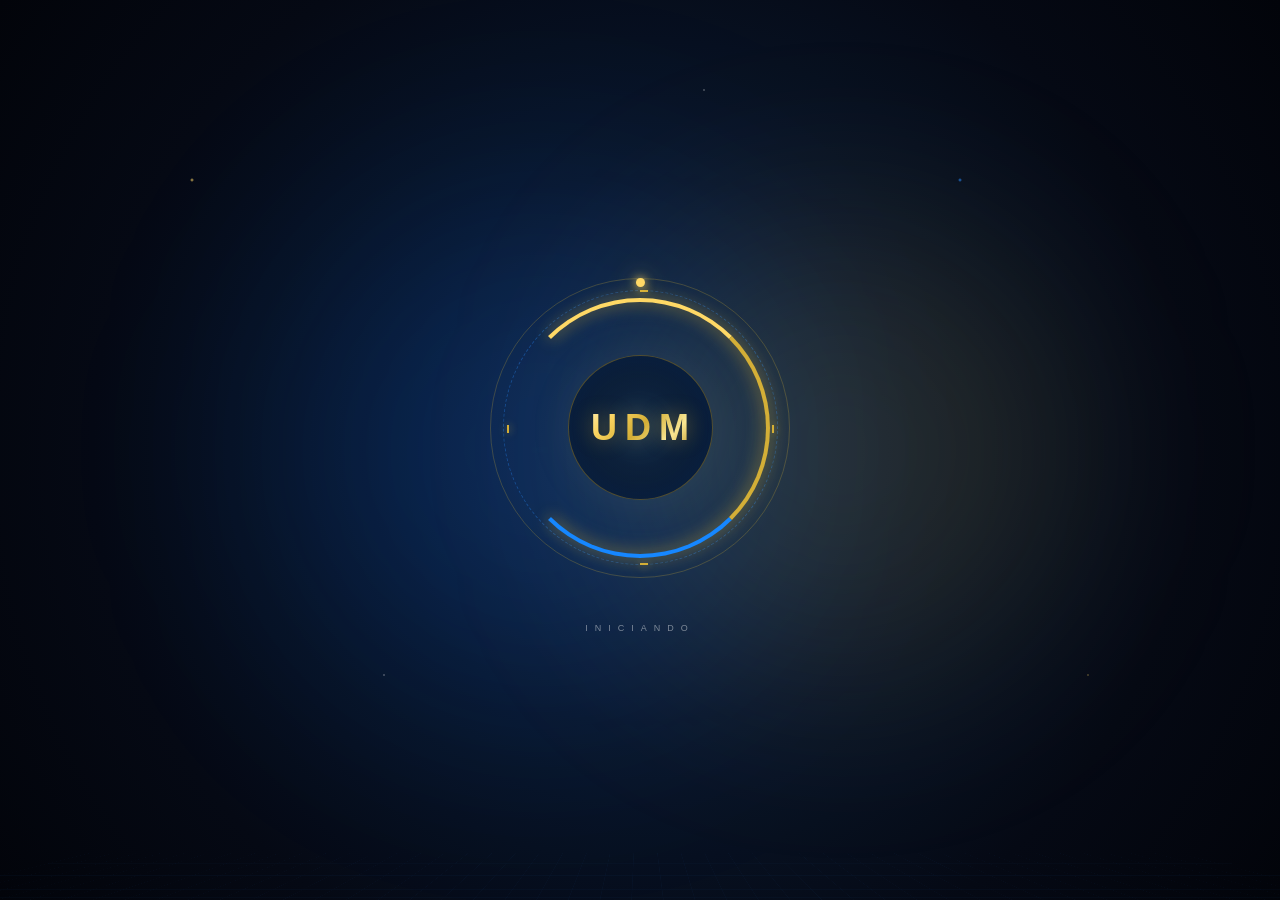
==== index.html @ 7188871d "Refactor index.html for clarity and versioning Updated title and added versioning to script and styl" ====
<!DOCTYPE html>
<html lang="es">

<head>

    <meta charset="UTF-8">

    <meta
        name="viewport"
        content="width=device-width, initial-scale=1.0"
    >

    <meta
        name="theme-color"
        content="#050914"
    >

    <title>UN DÍA MÁS</title>

    <link
        rel="stylesheet"
        href="style.css?v=2"
    >

</head>


<body>


    <!-- =====================================================
         INTRO
    ====================================================== -->

    <section id="intro">


        <div class="intro-background">

            <div class="grid"></div>

            <div class="blue-glow"></div>

            <div class="gold-glow"></div>

            <div class="stars"></div>

        </div>


        <div class="particles">

            <span></span>
            <span></span>
            <span></span>
            <span></span>
            <span></span>
            <span></span>
            <span></span>
            <span></span>
            <span></span>
            <span></span>
            <span></span>
            <span></span>

        </div>


        <div class="intro-center">


            <div class="loader">

                <div class="outer-ring"></div>

                <div class="tech-ring">

                    <span class="tech-mark mark-1"></span>
                    <span class="tech-mark mark-2"></span>
                    <span class="tech-mark mark-3"></span>
                    <span class="tech-mark mark-4"></span>

                </div>


                <div
                    id="loadingCircle"
                    class="loading-circle"
                ></div>


                <div class="orbit-point"></div>


                <div class="loader-center">

                    <div class="udm">
                        UDM
                    </div>

                </div>

            </div>


            <div
                id="loadingText"
                class="loading-text"
            >
                INICIANDO
            </div>


        </div>


        <div
            id="brandReveal"
            class="brand-reveal"
        >

            <div class="brand-title">
                UN DÍA MÁS
            </div>

            <div class="brand-line"></div>

        </div>


    </section>



    <!-- =====================================================
         APLICACIÓN
    ====================================================== -->

    <main id="app">


        <!-- =================================================
             HEADER
        ================================================== -->

        <header class="app-header">


            <div class="app-logo">
                UDM
            </div>


            <div class="app-brand">

                <div class="app-title">
                    UN DÍA MÁS
                </div>

                <div class="app-subtitle">
                    Un mensaje para cada día
                </div>

            </div>


        </header>



        <!-- =================================================
             CONTENIDO
        ================================================== -->

        <section class="app-content">


            <div class="player-card">


                <!-- ETIQUETA -->

                <div class="player-label">
                    MENSAJE DE HOY
                </div>



                <!-- CÍRCULO DEL REPRODUCTOR -->

                <div
                    id="playerCircle"
                    class="player-circle"
                >


                    <div class="player-ring"></div>

                    <div class="player-ring ring-two"></div>


                    <div class="player-core">


                        <div class="audio-icon">

                            <span></span>
                            <span></span>
                            <span></span>
                            <span></span>

                        </div>


                        <button
                            id="playButton"
                            class="play-button"
                            aria-label="Reproducir"
                        >

                            <span
                                id="playIcon"
                                class="play-icon"
                            >
                                ▶
                            </span>

                        </button>


                    </div>


                </div>



                <!-- TÍTULO -->

                <h1 id="audioTitle">
                    Un nuevo día
                </h1>



                <!-- DESCRIPCIÓN -->

                <p id="audioDescription">

                    Detente un momento.
                    Escucha este mensaje
                    y continúa tu día.

                </p>



                <!-- BARRA DE PROGRESO -->

                <div class="progress-container">


                    <span id="currentTime">
                        00:00
                    </span>


                    <div
                        id="progressBar"
                        class="progress-bar"
                    >

                        <div
                            id="progressFill"
                            class="progress-fill"
                        ></div>

                        <div
                            id="progressDot"
                            class="progress-dot"
                        ></div>

                    </div>


                    <span id="duration">
                        01:48
                    </span>


                </div>



                <!-- CONTROLES -->

                <div class="player-controls">


                    <button
                        id="backButton"
                        class="control-button"
                        aria-label="Retroceder"
                    >
                        ↶
                    </button>


                    <button
                        id="mainPlayButton"
                        class="main-play-button"
                        aria-label="Reproducir"
                    >

                        <span id="mainPlayIcon">
                            ▶
                        </span>

                    </button>


                    <button
                        id="forwardButton"
                        class="control-button"
                        aria-label="Avanzar"
                    >
                        ↷
                    </button>


                </div>



                <!-- DESCARGAR -->

                <button
                    id="downloadButton"
                    class="download-button"
                >

                    <span class="download-icon">
                        ↓
                    </span>

                    DESCARGAR AUDIO

                </button>



                <!-- ANTERIORES -->

                <div class="previous-title">
                    MENSAJES ANTERIORES
                </div>


                <div class="previous-buttons">


                    <button
                        class="previous-button"
                    >

                        <span>
                            ◀
                        </span>

                        AYER

                    </button>


                    <button
                        class="previous-button"
                    >

                        ANTEAYER

                        <span>
                            ▶
                        </span>

                    </button>


                </div>


            </div>


        </section>



        <!-- =================================================
             FOOTER
        ================================================== -->

        <footer class="app-footer">

            UN DÍA MÁS

        </footer>


    </main>



    <!-- AUDIO -->

    <audio
        id="audioPlayer"
        preload="metadata"
    ></audio>



    <!-- JAVASCRIPT -->

    <script src="app.js?v=2"></script>


</body>

</html>
---- style.css ----
/* =========================================================
   UDM - UN DÍA MÁS
   DISEÑO FUTURISTA
========================================================= */


/* =========================================================
   RESET
========================================================= */

* {

    margin: 0;

    padding: 0;

    box-sizing: border-box;

}


html,
body {

    width: 100%;

    height: 100%;

}


body {

    background: #050914;

    color: #ffffff;

    font-family:
        Arial,
        Helvetica,
        sans-serif;

    overflow: hidden;

}


/* =========================================================
   INTRO
========================================================= */

#intro {

    position: fixed;

    inset: 0;

    z-index: 9999;

    display: flex;

    align-items: center;

    justify-content: center;

    overflow: hidden;

    background:

        radial-gradient(
            circle at center,
            #122b4b 0%,
            #09172c 35%,
            #050914 70%,
            #02040a 100%
        );

}


/* =========================================================
   FONDO
========================================================= */

.intro-background {

    position: absolute;

    inset: 0;

    overflow: hidden;

}


/* =========================================================
   GRID FUTURISTA
========================================================= */

.grid {

    position: absolute;

    width: 200%;

    height: 200%;

    left: -50%;

    top: 15%;

    background-image:

        linear-gradient(
            rgba(25, 120, 255, 0.08)
            1px,
            transparent 1px
        ),

        linear-gradient(
            90deg,
            rgba(25, 120, 255, 0.08)
            1px,
            transparent 1px
        );

    background-size:
        55px 55px;

    transform:
        perspective(600px)
        rotateX(62deg);

    opacity: 0.45;

}


/* =========================================================
   LUZ AZUL
========================================================= */

.blue-glow {

    position: absolute;

    width: 500px;

    height: 500px;

    left: 50%;

    top: 50%;

    transform:
        translate(-70%, -50%);

    border-radius: 50%;

    background:
        rgba(0, 100, 255, 0.14);

    filter:
        blur(110px);

}


/* =========================================================
   LUZ DORADA
========================================================= */

.gold-glow {

    position: absolute;

    width: 450px;

    height: 450px;

    left: 50%;

    top: 50%;

    transform:
        translate(-5%, -50%);

    border-radius: 50%;

    background:
        rgba(212, 175, 55, 0.13);

    filter:
        blur(100px);

}


/* =========================================================
   ESTRELLAS
========================================================= */

.stars {

    position: absolute;

    inset: 0;

    background-image:

        radial-gradient(
            2px 2px at 15% 20%,
            rgba(255, 215, 102, 0.8),
            transparent
        ),

        radial-gradient(
            1px 1px at 30% 75%,
            rgba(255, 255, 255, 0.7),
            transparent
        ),

        radial-gradient(
            2px 2px at 75% 20%,
            rgba(40, 140, 255, 0.8),
            transparent
        ),

        radial-gradient(
            1px 1px at 85% 75%,
            rgba(255, 215, 102, 0.7),
            transparent
        ),

        radial-gradient(
            1px 1px at 55% 10%,
            rgba(255, 255, 255, 0.7),
            transparent
        );

}


/* =========================================================
   PARTÍCULAS
========================================================= */

.particles {

    position: absolute;

    inset: 0;

    pointer-events: none;

}


.particles span {

    position: absolute;

    width: 3px;

    height: 3px;

    border-radius: 50%;

    background:
        #d4af37;

    box-shadow:
        0 0 10px #d4af37;

    opacity: 0;

    animation:
        particleFloat
        5s
        ease-in-out
        infinite;

}


.particles span:nth-child(1) {
    left: 12%;
    top: 25%;
    animation-delay: 0s;
}


.particles span:nth-child(2) {
    left: 22%;
    top: 65%;
    animation-delay: 1s;
}


.particles span:nth-child(3) {
    left: 82%;
    top: 20%;
    animation-delay: 2s;
}


.particles span:nth-child(4) {
    left: 78%;
    top: 70%;
    animation-delay: 3s;
}


.particles span:nth-child(5) {
    left: 8%;
    top: 50%;
    animation-delay: 1.5s;
}


.particles span:nth-child(6) {
    left: 92%;
    top: 45%;
    animation-delay: 2.5s;
}


.particles span:nth-child(7) {
    left: 40%;
    top: 12%;
    animation-delay: 3.5s;
}


.particles span:nth-child(8) {
    left: 60%;
    top: 88%;
    animation-delay: 1.2s;
}


.particles span:nth-child(9) {
    left: 35%;
    top: 88%;
    animation-delay: 2.2s;
}


.particles span:nth-child(10) {
    left: 65%;
    top: 12%;
    animation-delay: 4s;
}


.particles span:nth-child(11) {
    left: 18%;
    top: 42%;
    animation-delay: 3s;
}


.particles span:nth-child(12) {
    left: 86%;
    top: 82%;
    animation-delay: 2s;
}


@keyframes particleFloat {

    0% {

        opacity: 0;

        transform:
            translateY(20px)
            scale(0.5);

    }

    50% {

        opacity: 1;

    }

    100% {

        opacity: 0;

        transform:
            translateY(-30px)
            scale(1.3);

    }

}


/* =========================================================
   CENTRO
========================================================= */

.intro-center {

    position: relative;

    z-index: 10;

    display: flex;

    flex-direction: column;

    align-items: center;

}


/* =========================================================
   LOADER
========================================================= */

.loader {

    position: relative;

    width: 320px;

    height: 320px;

    display: flex;

    align-items: center;

    justify-content: center;

}


/* =========================================================
   ANILLO EXTERIOR
========================================================= */

.outer-ring {

    position: absolute;

    width: 300px;

    height: 300px;

    border-radius: 50%;

    border:
        1px solid
        rgba(212, 175, 55, 0.25);

    animation:
        rotateRight
        18s
        linear
        infinite;

}


/* =========================================================
   ANILLO TECNOLÓGICO
========================================================= */

.tech-ring {

    position: absolute;

    width: 275px;

    height: 275px;

    border-radius: 50%;

    border:
        1px dashed
        rgba(40, 140, 255, 0.35);

    animation:
        rotateLeft
        12s
        linear
        infinite;

}


/* =========================================================
   MARCAS
========================================================= */

.tech-mark {

    position: absolute;

    width: 8px;

    height: 2px;

    background:
        #d4af37;

    box-shadow:
        0 0 8px
        rgba(212, 175, 55, 0.8);

}


.mark-1 {

    top: -1px;

    left: 50%;

}


.mark-2 {

    right: 0;

    top: 50%;

    transform:
        rotate(90deg);

}


.mark-3 {

    bottom: -1px;

    left: 50%;

}


.mark-4 {

    left: 0;

    top: 50%;

    transform:
        rotate(90deg);

}


/* =========================================================
   CÍRCULO DE CARGA
========================================================= */

.loading-circle {

    position: absolute;

    width: 260px;

    height: 260px;

    border-radius: 50%;

    border:
        4px solid
        rgba(255, 255, 255, 0.04);

    border-top-color:
        #ffd966;

    border-right-color:
        #d4af37;

    border-bottom-color:
        #1687ff;

    border-left-color:
        transparent;

    animation:
        loadingRotate
        2.4s
        linear
        infinite;

    filter:

        drop-shadow(
            0 0 8px
            rgba(212, 175, 55, 0.9)
        );

}


@keyframes loadingRotate {

    from {

        transform:
            rotate(0deg);

    }

    to {

        transform:
            rotate(360deg);

    }

}


/* =========================================================
   PUNTO ORBITAL
========================================================= */

.orbit-point {

    position: absolute;

    width: 9px;

    height: 9px;

    border-radius: 50%;

    background:
        #ffd966;

    box-shadow:

        0 0 10px
        #ffd966,

        0 0 25px
        rgba(212, 175, 55, 0.9);

    top: 10px;

    left: 50%;

    margin-left: -4px;

    animation:
        pointOrbit
        3s
        linear
        infinite;

}


@keyframes pointOrbit {

    from {

        transform:
            rotate(0deg)
            translateX(145px);

    }

    to {

        transform:
            rotate(360deg)
            translateX(145px);

    }

}


/* =========================================================
   CENTRO
========================================================= */

.loader-center {

    position: absolute;

    width: 145px;

    height: 145px;

    border-radius: 50%;

    display: flex;

    align-items: center;

    justify-content: center;

    background:

        radial-gradient(
            circle,
            #122d4d,
            #06101f
        );

    border:
        1px solid
        rgba(212, 175, 55, 0.35);

    box-shadow:

        inset 0 0 35px
        rgba(0, 100, 255, 0.15),

        0 0 45px
        rgba(212, 175, 55, 0.08);

}


/* =========================================================
   UDM
========================================================= */

.udm {

    font-size: 36px;

    font-weight: 800;

    letter-spacing: 8px;

    padding-left: 8px;

    background:

        linear-gradient(
            135deg,
            #fff8cf,
            #ffd966,
            #d4af37,
            #fff0a3,
            #b8860b
        );

    -webkit-background-clip:
        text;

    background-clip:
        text;

    color:
        transparent;

    text-shadow:

        0 0 20px
        rgba(212, 175, 55, 0.45);

}


/* =========================================================
   TEXTO DE CARGA
========================================================= */

.loading-text {

    margin-top: 35px;

    font-size: 9px;

    letter-spacing: 7px;

    color:
        rgba(255, 255, 255, 0.45);

    animation:
        textPulse
        1.5s
        ease-in-out
        infinite;

}


@keyframes textPulse {

    0%,
    100% {

        opacity: 0.3;

    }

    50% {

        opacity: 1;

    }

}


/* =========================================================
   REVELACIÓN UN DÍA MÁS
========================================================= */

.brand-reveal {

    position: absolute;

    z-index: 20;

    text-align: center;

    opacity: 0;

    transform:
        scale(0.85);

}


.brand-title {

    font-size:
        clamp(38px, 7vw, 78px);

    font-weight: 300;

    letter-spacing: 12px;

    padding-left: 12px;

    color:
        #f5f0df;

    text-shadow:

        0 0 15px
        rgba(212, 175, 55, 0.5),

        0 0 40px
        rgba(212, 175, 55, 0.2);

}


.brand-line {

    width: 0;

    height: 1px;

    margin: 18px auto 0;

    background:

        linear-gradient(
            90deg,
            transparent,
            #d4af37,
            transparent
        );

}


/* =========================================================
   ESTADO REVELACIÓN
========================================================= */

#intro.reveal .intro-center {

    opacity: 0;

    transform:
        scale(0.75);

    transition:
        all 1.2s ease;

}


#intro.reveal .brand-reveal {

    opacity: 1;

    transform:
        scale(1);

    transition:
        all 1.3s ease;

}


#intro.reveal .brand-line {

    width: 220px;

    transition:
        width 1.2s ease
        0.3s;

}


/* =========================================================
   APP
========================================================= */

#app {

    position: fixed;

    inset: 0;

    z-index: 1;

    display: flex;

    flex-direction: column;

    opacity: 0;

    background:

        radial-gradient(
            circle at 50% 20%,
            #102b50 0%,
            #050914 75%
        );

}


/* =========================================================
   HEADER APP
========================================================= */

.app-header {

    display: flex;

    align-items: center;

    gap: 15px;

    padding: 24px 30px;

    border-bottom:
        1px solid
        rgba(212, 175, 55, 0.15);

    background:
        rgba(4, 8, 18, 0.7);

}


.app-logo {

    width: 48px;

    height: 48px;

    display: flex;

    align-items: center;

    justify-content: center;

    border:
        1px solid
        #d4af37;

    border-radius: 50%;

    color:
        #ffd966;

    font-size: 12px;

    font-weight: bold;

    box-shadow:
        0 0 20px
        rgba(212, 175, 55, 0.15);

}


.app-title {

    font-size: 15px;

    font-weight: 700;

    letter-spacing: 4px;

}


.app-subtitle {

    margin-top: 4px;

    font-size: 11px;

    color:
        rgba(255, 255, 255, 0.45);

}


/* =========================================================
   CONTENIDO APP
========================================================= */

.app-content {

    flex: 1;

    display: flex;

    align-items: center;

    justify-content: center;

    padding: 30px;

}


.main-card {

    width:
        min(620px, 100%);

    padding: 55px 40px;

    text-align: center;

    border:
        1px solid
        rgba(212, 175, 55, 0.2);

    border-radius: 30px;

    background:
        rgba(8, 18, 36, 0.72);

    box-shadow:

        0 30px 80px
        rgba(0, 0, 0, 0.3);

}


.card-label {

    color:
        #d4af37;

    font-size: 10px;

    letter-spacing: 5px;

}


.main-card h1 {

    margin-top: 20px;

    font-size:
        clamp(35px, 6vw, 60px);

}


.main-card p {

    margin-top: 15px;

    color:
        rgba(255, 255, 255, 0.55);

}


/* =========================================================
   CÍRCULO APP
========================================================= */

.app-orbit {

    position: relative;

    width: 120px;

    height: 120px;

    margin:
        40px auto 0;

    display: flex;

    align-items: center;

    justify-content: center;

    border:
        1px solid
        rgba(212, 175, 55, 0.4);

    border-radius: 50%;

    color:
        #ffd966;

    font-weight: bold;

}


.app-orbit-ring {

    position: absolute;

    inset: -8px;

    border:
        1px dashed
        rgba(30, 130, 255, 0.35);

    border-radius: 50%;

    animation:
        rotateRight
        8s
        linear
        infinite;

}


/* =========================================================
   FOOTER
========================================================= */

.app-footer {

    padding: 20px;

    text-align: center;

    font-size: 9px;

    letter-spacing: 5px;

    color:
        rgba(255, 255, 255, 0.3);

}


/* =========================================================
   RESPONSIVE
========================================================= */

@media (max-width: 600px) {


    .loader {

        width: 270px;

        height: 270px;

    }


    .outer-ring {

        width: 255px;

        height: 255px;

    }


    .tech-ring {

        width: 235px;

        height: 235px;

    }


    .loading-circle {

        width: 225px;

        height: 225px;

    }


    .loader-center {

        width: 125px;

        height: 125px;

    }


    .udm {

        font-size: 29px;

        letter-spacing: 6px;

        padding-left: 6px;

    }


    .brand-title {

        font-size: 34px;

        letter-spacing: 7px;

        padding-left: 7px;

    }


    .brand-line {

        margin-top: 15px;

    }


    .main-card {

        padding:
            40px 25px;

    }

}


@media (max-height: 650px) {

    .loader {

        transform:
            scale(0.8);

    }


    .loading-text {

        margin-top: 0;

    }

}


/* =========================================================
   ANIMACIÓN APP
========================================================= */

@keyframes rotateRight {

    from {

        transform:
            rotate(0deg);

    }

    to {

        transform:
            rotate(360deg);

    }

}
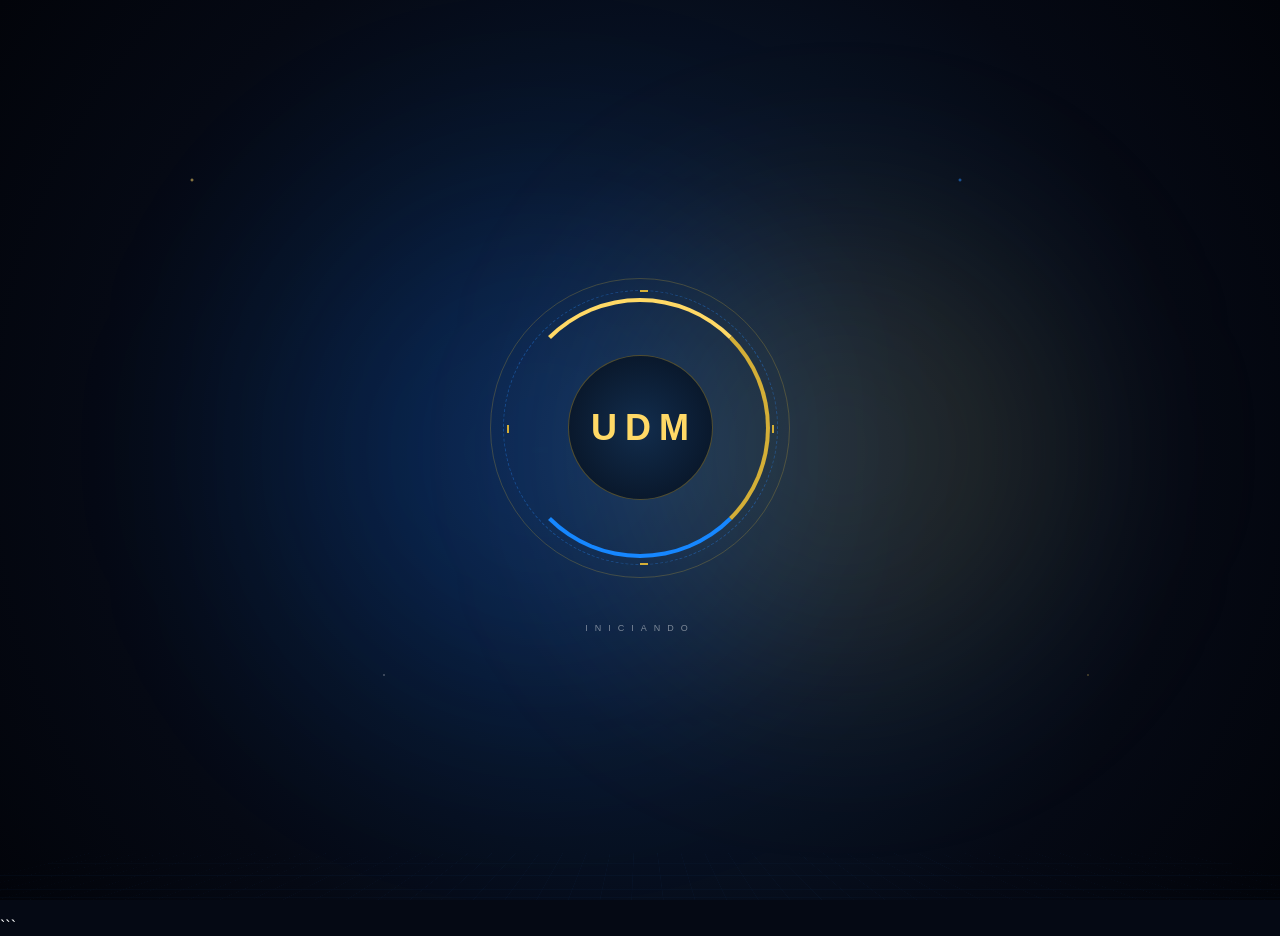
==== commit c34c6758: "Update index.html" ====
--- a/index.html
+++ b/index.html
@@ -1,3 +1,4 @@
+```html
 <!DOCTYPE html>
 <html lang="es">
 
@@ -12,14 +13,14 @@
 
     <meta
         name="theme-color"
-        content="#050914"
+        content="#061126"
     >
 
     <title>UN DÍA MÁS</title>
 
     <link
         rel="stylesheet"
-        href="style.css?v=2"
+        href="style.css?v=5"
     >
 
 </head>
@@ -139,154 +140,214 @@
     <main id="app">
 
 
-        <!-- =================================================
-             HEADER
-        ================================================== -->
+        <!-- HEADER -->
 
         <header class="app-header">
 
 
-            <div class="app-logo">
-                UDM
-            </div>
-
-
-            <div class="app-brand">
-
-                <div class="app-title">
+            <div class="header-logo">
+
+                <span>UDM</span>
+
+            </div>
+
+
+            <div class="header-brand">
+
+                <div class="header-title">
                     UN DÍA MÁS
                 </div>
 
-                <div class="app-subtitle">
+                <div class="header-subtitle">
                     Un mensaje para cada día
                 </div>
 
             </div>
 
 
+            <div class="header-status">
+
+                <span class="status-dot"></span>
+
+                <span>
+                    EN LÍNEA
+                </span>
+
+            </div>
+
+
         </header>
 
 
 
-        <!-- =================================================
-             CONTENIDO
-        ================================================== -->
+        <!-- CONTENIDO -->
 
         <section class="app-content">
 
 
-            <div class="player-card">
-
-
-                <!-- ETIQUETA -->
-
-                <div class="player-label">
+            <!-- FECHA -->
+
+            <div class="today-label">
+
+                <span class="today-line"></span>
+
+                <span>
                     MENSAJE DE HOY
-                </div>
-
-
-
-                <!-- CÍRCULO DEL REPRODUCTOR -->
-
-                <div
-                    id="playerCircle"
-                    class="player-circle"
-                >
-
-
-                    <div class="player-ring"></div>
-
-                    <div class="player-ring ring-two"></div>
-
-
-                    <div class="player-core">
-
-
-                        <div class="audio-icon">
-
-                            <span></span>
-                            <span></span>
-                            <span></span>
-                            <span></span>
-
-                        </div>
-
-
-                        <button
-                            id="playButton"
-                            class="play-button"
-                            aria-label="Reproducir"
+                </span>
+
+                <span class="today-line"></span>
+
+            </div>
+
+
+            <div class="today-date">
+                24 SEPTIEMBRE 2026
+            </div>
+
+
+
+            <!-- =================================================
+                 REPRODUCTOR FUTURISTA
+            ================================================== -->
+
+            <section class="audio-player">
+
+
+                <!-- HALO DE FONDO -->
+
+                <div class="player-halo"></div>
+
+
+                <!-- VISUALIZADOR -->
+
+                <div class="audio-visualizer">
+
+
+                    <div class="visual-ring ring-1"></div>
+
+                    <div class="visual-ring ring-2"></div>
+
+                    <div class="visual-ring ring-3"></div>
+
+
+                    <div class="wave wave-1"></div>
+                    <div class="wave wave-2"></div>
+                    <div class="wave wave-3"></div>
+
+
+                    <div class="audio-bars">
+
+                        <span></span>
+                        <span></span>
+                        <span></span>
+                        <span></span>
+                        <span></span>
+                        <span></span>
+                        <span></span>
+                        <span></span>
+                        <span></span>
+                        <span></span>
+                        <span></span>
+                        <span></span>
+                        <span></span>
+                        <span></span>
+                        <span></span>
+                        <span></span>
+                        <span></span>
+                        <span></span>
+                        <span></span>
+                        <span></span>
+                        <span></span>
+                        <span></span>
+                        <span></span>
+                        <span></span>
+                        <span></span>
+
+                    </div>
+
+
+                    <!-- BOTÓN CENTRAL -->
+
+                    <button
+                        id="playButton"
+                        class="main-play"
+                        aria-label="Reproducir mensaje"
+                    >
+
+                        <span
+                            id="playIcon"
+                            class="play-symbol"
                         >
-
-                            <span
-                                id="playIcon"
-                                class="play-icon"
-                            >
-                                ▶
-                            </span>
-
-                        </button>
-
-
+                            ▶
+                        </span>
+
+                    </button>
+
+
+                </div>
+
+
+
+                <!-- INFORMACIÓN -->
+
+                <div class="audio-info">
+
+
+                    <div class="audio-type">
+                        MENSAJE DEL DÍA
                     </div>
 
 
-                </div>
-
-
-
-                <!-- TÍTULO -->
-
-                <h1 id="audioTitle">
-                    Un nuevo día
-                </h1>
-
-
-
-                <!-- DESCRIPCIÓN -->
-
-                <p id="audioDescription">
-
-                    Detente un momento.
-                    Escucha este mensaje
-                    y continúa tu día.
-
-                </p>
-
-
-
-                <!-- BARRA DE PROGRESO -->
-
-                <div class="progress-container">
-
+                    <h1 id="audioTitle">
+                        Un nuevo día
+                    </h1>
+
+
+                    <p id="audioDescription">
+
+                        Detente un momento.
+                        Escucha este mensaje
+                        y continúa tu día.
+
+                    </p>
+
+
+                </div>
+
+
+
+                <!-- TIEMPOS -->
+
+                <div class="time-row">
 
                     <span id="currentTime">
                         00:00
                     </span>
 
+                    <span id="duration">
+                        01:42
+                    </span>
+
+                </div>
+
+
+
+                <!-- PROGRESO -->
+
+                <div
+                    id="progressBar"
+                    class="progress-track"
+                >
 
                     <div
-                        id="progressBar"
-                        class="progress-bar"
-                    >
-
-                        <div
-                            id="progressFill"
-                            class="progress-fill"
-                        ></div>
-
-                        <div
-                            id="progressDot"
-                            class="progress-dot"
-                        ></div>
-
-                    </div>
-
-
-                    <span id="duration">
-                        01:48
-                    </span>
-
+                        id="progressFill"
+                        class="progress-fill"
+                    ></div>
+
+                    <div
+                        id="progressDot"
+                        class="progress-dot"
+                    ></div>
 
                 </div>
 
@@ -299,16 +360,24 @@
 
                     <button
                         id="backButton"
-                        class="control-button"
-                        aria-label="Retroceder"
+                        class="round-control"
+                        aria-label="Retroceder 15 segundos"
                     >
-                        ↶
+
+                        <span class="control-icon">
+                            ↶
+                        </span>
+
+                        <small>
+                            15
+                        </small>
+
                     </button>
 
 
                     <button
                         id="mainPlayButton"
-                        class="main-play-button"
+                        class="center-control"
                         aria-label="Reproducir"
                     >
 
@@ -321,10 +390,18 @@
 
                     <button
                         id="forwardButton"
-                        class="control-button"
-                        aria-label="Avanzar"
+                        class="round-control"
+                        aria-label="Avanzar 15 segundos"
                     >
-                        ↷
+
+                        <span class="control-icon">
+                            ↷
+                        </span>
+
+                        <small>
+                            15
+                        </small>
+
                     </button>
 
 
@@ -332,55 +409,100 @@
 
 
 
-                <!-- DESCARGAR -->
+                <!-- DESCARGA -->
 
                 <button
                     id="downloadButton"
                     class="download-button"
                 >
 
-                    <span class="download-icon">
+                    <span class="download-symbol">
                         ↓
                     </span>
 
-                    DESCARGAR AUDIO
+                    <span>
+                        DESCARGAR AUDIO
+                    </span>
 
                 </button>
 
 
-
-                <!-- ANTERIORES -->
-
-                <div class="previous-title">
+            </section>
+
+
+
+            <!-- =================================================
+                 MENSAJES ANTERIORES
+            ================================================== -->
+
+            <section class="previous-section">
+
+
+                <div class="section-heading">
+
+                    <span></span>
+
                     MENSAJES ANTERIORES
-                </div>
-
-
-                <div class="previous-buttons">
+
+                    <span></span>
+
+                </div>
+
+
+                <div class="previous-grid">
 
 
                     <button
-                        class="previous-button"
+                        class="previous-card"
                     >
 
-                        <span>
+                        <div class="previous-icon">
                             ◀
-                        </span>
-
-                        AYER
+                        </div>
+
+                        <div class="previous-content">
+
+                            <small>
+                                AYER
+                            </small>
+
+                            <strong>
+                                23 SEPTIEMBRE
+                            </strong>
+
+                        </div>
+
+                        <div class="previous-arrow">
+                            →
+                        </div>
 
                     </button>
 
 
+
                     <button
-                        class="previous-button"
+                        class="previous-card"
                     >
 
-                        ANTEAYER
-
-                        <span>
-                            ▶
-                        </span>
+                        <div class="previous-icon">
+                            ◀
+                        </div>
+
+                        <div class="previous-content">
+
+                            <small>
+                                ANTEAYER
+                            </small>
+
+                            <strong>
+                                22 SEPTIEMBRE
+                            </strong>
+
+                        </div>
+
+                        <div class="previous-arrow">
+                            →
+                        </div>
 
                     </button>
 
@@ -388,20 +510,22 @@
                 </div>
 
 
-            </div>
+            </section>
 
 
         </section>
 
 
 
-        <!-- =================================================
-             FOOTER
-        ================================================== -->
+        <!-- FOOTER -->
 
         <footer class="app-footer">
 
+            <span class="footer-line"></span>
+
             UN DÍA MÁS
+
+            <span class="footer-line"></span>
 
         </footer>
 
@@ -421,9 +545,10 @@
 
     <!-- JAVASCRIPT -->
 
-    <script src="app.js?v=2"></script>
+    <script src="app.js?v=5"></script>
 
 
 </body>
 
 </html>
+```
--- a/style.css
+++ b/style.css
@@ -1,31 +1,20 @@
 /* =========================================================
    UDM - UN DÍA MÁS
-   DISEÑO FUTURISTA
-========================================================= */
-
-
-/* =========================================================
-   RESET
-========================================================= */
+   INTERFAZ DE REPRODUCCIÓN
+========================================================= */
+
 
 * {
-
     margin: 0;
-
     padding: 0;
-
     box-sizing: border-box;
-
 }
 
 
 html,
 body {
-
     width: 100%;
-
-    height: 100%;
-
+    min-height: 100%;
 }
 
 
@@ -40,7 +29,7 @@
         Helvetica,
         sans-serif;
 
-    overflow: hidden;
+    overflow-x: hidden;
 
 }
 
@@ -78,10 +67,6 @@
 }
 
 
-/* =========================================================
-   FONDO
-========================================================= */
-
 .intro-background {
 
     position: absolute;
@@ -93,39 +78,30 @@
 }
 
 
-/* =========================================================
-   GRID FUTURISTA
-========================================================= */
-
 .grid {
 
     position: absolute;
 
     width: 200%;
-
     height: 200%;
 
     left: -50%;
-
     top: 15%;
 
     background-image:
 
         linear-gradient(
-            rgba(25, 120, 255, 0.08)
-            1px,
+            rgba(25, 120, 255, 0.08) 1px,
             transparent 1px
         ),
 
         linear-gradient(
             90deg,
-            rgba(25, 120, 255, 0.08)
-            1px,
+            rgba(25, 120, 255, 0.08) 1px,
             transparent 1px
         );
 
-    background-size:
-        55px 55px;
+    background-size: 55px 55px;
 
     transform:
         perspective(600px)
@@ -136,20 +112,14 @@
 }
 
 
-/* =========================================================
-   LUZ AZUL
-========================================================= */
-
 .blue-glow {
 
     position: absolute;
 
     width: 500px;
-
     height: 500px;
 
     left: 50%;
-
     top: 50%;
 
     transform:
@@ -160,26 +130,19 @@
     background:
         rgba(0, 100, 255, 0.14);
 
-    filter:
-        blur(110px);
-
-}
-
-
-/* =========================================================
-   LUZ DORADA
-========================================================= */
+    filter: blur(110px);
+
+}
+
 
 .gold-glow {
 
     position: absolute;
 
     width: 450px;
-
     height: 450px;
 
     left: 50%;
-
     top: 50%;
 
     transform:
@@ -190,15 +153,10 @@
     background:
         rgba(212, 175, 55, 0.13);
 
-    filter:
-        blur(100px);
-
-}
-
-
-/* =========================================================
-   ESTRELLAS
-========================================================= */
+    filter: blur(100px);
+
+}
+
 
 .stars {
 
@@ -230,21 +188,11 @@
             1px 1px at 85% 75%,
             rgba(255, 215, 102, 0.7),
             transparent
-        ),
-
-        radial-gradient(
-            1px 1px at 55% 10%,
-            rgba(255, 255, 255, 0.7),
-            transparent
         );
 
 }
 
 
-/* =========================================================
-   PARTÍCULAS
-========================================================= */
-
 .particles {
 
     position: absolute;
@@ -261,13 +209,11 @@
     position: absolute;
 
     width: 3px;
-
     height: 3px;
 
     border-radius: 50%;
 
-    background:
-        #d4af37;
+    background: #d4af37;
 
     box-shadow:
         0 0 10px #d4af37;
@@ -286,7 +232,6 @@
 .particles span:nth-child(1) {
     left: 12%;
     top: 25%;
-    animation-delay: 0s;
 }
 
 
@@ -370,36 +315,28 @@
 @keyframes particleFloat {
 
     0% {
-
         opacity: 0;
-
         transform:
             translateY(20px)
             scale(0.5);
-
     }
 
     50% {
-
         opacity: 1;
-
     }
 
     100% {
-
         opacity: 0;
-
         transform:
             translateY(-30px)
             scale(1.3);
-
-    }
-
-}
-
-
-/* =========================================================
-   CENTRO
+    }
+
+}
+
+
+/* =========================================================
+   CENTRO INTRO
 ========================================================= */
 
 .intro-center {
@@ -417,16 +354,11 @@
 }
 
 
-/* =========================================================
-   LOADER
-========================================================= */
-
 .loader {
 
     position: relative;
 
     width: 320px;
-
     height: 320px;
 
     display: flex;
@@ -438,16 +370,11 @@
 }
 
 
-/* =========================================================
-   ANILLO EXTERIOR
-========================================================= */
-
 .outer-ring {
 
     position: absolute;
 
     width: 300px;
-
     height: 300px;
 
     border-radius: 50%;
@@ -465,16 +392,11 @@
 }
 
 
-/* =========================================================
-   ANILLO TECNOLÓGICO
-========================================================= */
-
 .tech-ring {
 
     position: absolute;
 
     width: 275px;
-
     height: 275px;
 
     border-radius: 50%;
@@ -492,80 +414,49 @@
 }
 
 
-/* =========================================================
-   MARCAS
-========================================================= */
-
 .tech-mark {
 
     position: absolute;
 
     width: 8px;
-
     height: 2px;
 
-    background:
-        #d4af37;
-
-    box-shadow:
-        0 0 8px
-        rgba(212, 175, 55, 0.8);
+    background: #d4af37;
 
 }
 
 
 .mark-1 {
-
     top: -1px;
-
     left: 50%;
-
 }
 
 
 .mark-2 {
-
     right: 0;
-
     top: 50%;
-
-    transform:
-        rotate(90deg);
-
+    transform: rotate(90deg);
 }
 
 
 .mark-3 {
-
     bottom: -1px;
-
     left: 50%;
-
 }
 
 
 .mark-4 {
-
     left: 0;
-
     top: 50%;
-
-    transform:
-        rotate(90deg);
-
-}
-
-
-/* =========================================================
-   CÍRCULO DE CARGA
-========================================================= */
+    transform: rotate(90deg);
+}
+
 
 .loading-circle {
 
     position: absolute;
 
     width: 260px;
-
     height: 260px;
 
     border-radius: 50%;
@@ -574,17 +465,13 @@
         4px solid
         rgba(255, 255, 255, 0.04);
 
-    border-top-color:
-        #ffd966;
-
-    border-right-color:
-        #d4af37;
-
-    border-bottom-color:
-        #1687ff;
-
-    border-left-color:
-        transparent;
+    border-top-color: #ffd966;
+
+    border-right-color: #d4af37;
+
+    border-bottom-color: #1687ff;
+
+    border-left-color: transparent;
 
     animation:
         loadingRotate
@@ -592,65 +479,28 @@
         linear
         infinite;
 
-    filter:
-
-        drop-shadow(
-            0 0 8px
-            rgba(212, 175, 55, 0.9)
-        );
-
-}
-
-
-@keyframes loadingRotate {
-
-    from {
-
-        transform:
-            rotate(0deg);
-
-    }
-
-    to {
-
-        transform:
-            rotate(360deg);
-
-    }
-
-}
-
-
-/* =========================================================
-   PUNTO ORBITAL
-========================================================= */
+}
+
 
 .orbit-point {
 
     position: absolute;
 
     width: 9px;
-
     height: 9px;
 
     border-radius: 50%;
 
-    background:
-        #ffd966;
+    background: #ffd966;
 
     box-shadow:
-
-        0 0 10px
-        #ffd966,
-
-        0 0 25px
-        rgba(212, 175, 55, 0.9);
-
-    top: 10px;
-
+        0 0 10px #ffd966;
+
+    top: 50%;
     left: 50%;
 
     margin-left: -4px;
+    margin-top: -4px;
 
     animation:
         pointOrbit
@@ -661,37 +511,11 @@
 }
 
 
-@keyframes pointOrbit {
-
-    from {
-
-        transform:
-            rotate(0deg)
-            translateX(145px);
-
-    }
-
-    to {
-
-        transform:
-            rotate(360deg)
-            translateX(145px);
-
-    }
-
-}
-
-
-/* =========================================================
-   CENTRO
-========================================================= */
-
 .loader-center {
 
     position: absolute;
 
     width: 145px;
-
     height: 145px;
 
     border-radius: 50%;
@@ -714,20 +538,8 @@
         1px solid
         rgba(212, 175, 55, 0.35);
 
-    box-shadow:
-
-        inset 0 0 35px
-        rgba(0, 100, 255, 0.15),
-
-        0 0 45px
-        rgba(212, 175, 55, 0.08);
-
-}
-
-
-/* =========================================================
-   UDM
-========================================================= */
+}
+
 
 .udm {
 
@@ -739,37 +551,10 @@
 
     padding-left: 8px;
 
-    background:
-
-        linear-gradient(
-            135deg,
-            #fff8cf,
-            #ffd966,
-            #d4af37,
-            #fff0a3,
-            #b8860b
-        );
-
-    -webkit-background-clip:
-        text;
-
-    background-clip:
-        text;
-
-    color:
-        transparent;
-
-    text-shadow:
-
-        0 0 20px
-        rgba(212, 175, 55, 0.45);
-
-}
-
-
-/* =========================================================
-   TEXTO DE CARGA
-========================================================= */
+    color: #ffd966;
+
+}
+
 
 .loading-text {
 
@@ -782,35 +567,67 @@
     color:
         rgba(255, 255, 255, 0.45);
 
-    animation:
-        textPulse
-        1.5s
-        ease-in-out
-        infinite;
-
-}
-
-
-@keyframes textPulse {
-
-    0%,
-    100% {
-
-        opacity: 0.3;
-
-    }
-
-    50% {
-
-        opacity: 1;
-
-    }
-
-}
-
-
-/* =========================================================
-   REVELACIÓN UN DÍA MÁS
+}
+
+
+@keyframes loadingRotate {
+
+    from {
+        transform: rotate(0deg);
+    }
+
+    to {
+        transform: rotate(360deg);
+    }
+
+}
+
+
+@keyframes pointOrbit {
+
+    from {
+        transform:
+            rotate(0deg)
+            translateX(145px);
+    }
+
+    to {
+        transform:
+            rotate(360deg)
+            translateX(145px);
+    }
+
+}
+
+
+@keyframes rotateRight {
+
+    from {
+        transform: rotate(0deg);
+    }
+
+    to {
+        transform: rotate(360deg);
+    }
+
+}
+
+
+@keyframes rotateLeft {
+
+    from {
+        transform: rotate(360deg);
+    }
+
+    to {
+        transform: rotate(0deg);
+    }
+
+}
+
+
+/* =========================================================
+   NOMBRE
 ========================================================= */
 
 .brand-reveal {
@@ -823,8 +640,7 @@
 
     opacity: 0;
 
-    transform:
-        scale(0.85);
+    transform: scale(0.85);
 
 }
 
@@ -840,16 +656,7 @@
 
     padding-left: 12px;
 
-    color:
-        #f5f0df;
-
-    text-shadow:
-
-        0 0 15px
-        rgba(212, 175, 55, 0.5),
-
-        0 0 40px
-        rgba(212, 175, 55, 0.2);
+    color: #f5f0df;
 
 }
 
@@ -874,16 +681,11 @@
 }
 
 
-/* =========================================================
-   ESTADO REVELACIÓN
-========================================================= */
-
 #intro.reveal .intro-center {
 
     opacity: 0;
 
-    transform:
-        scale(0.75);
+    transform: scale(0.75);
 
     transition:
         all 1.2s ease;
@@ -895,8 +697,7 @@
 
     opacity: 1;
 
-    transform:
-        scale(1);
+    transform: scale(1);
 
     transition:
         all 1.3s ease;
@@ -921,31 +722,28 @@
 
 #app {
 
-    position: fixed;
-
-    inset: 0;
-
-    z-index: 1;
+    min-height: 100vh;
 
     display: flex;
 
     flex-direction: column;
 
+    background:
+
+        radial-gradient(
+            circle at 50% 10%,
+            #102b50 0%,
+            #071120 40%,
+            #050914 80%
+        );
+
     opacity: 0;
 
-    background:
-
-        radial-gradient(
-            circle at 50% 20%,
-            #102b50 0%,
-            #050914 75%
-        );
-
-}
-
-
-/* =========================================================
-   HEADER APP
+}
+
+
+/* =========================================================
+   HEADER
 ========================================================= */
 
 .app-header {
@@ -956,14 +754,16 @@
 
     gap: 15px;
 
-    padding: 24px 30px;
+    padding:
+        22px
+        30px;
 
     border-bottom:
         1px solid
         rgba(212, 175, 55, 0.15);
 
     background:
-        rgba(4, 8, 18, 0.7);
+        rgba(4, 8, 18, 0.75);
 
 }
 
@@ -971,13 +771,11 @@
 .app-logo {
 
     width: 48px;
-
     height: 48px;
 
     display: flex;
 
     align-items: center;
-
     justify-content: center;
 
     border:
@@ -986,16 +784,11 @@
 
     border-radius: 50%;
 
-    color:
-        #ffd966;
+    color: #ffd966;
 
     font-size: 12px;
 
     font-weight: bold;
-
-    box-shadow:
-        0 0 20px
-        rgba(212, 175, 55, 0.15);
 
 }
 
@@ -1024,7 +817,7 @@
 
 
 /* =========================================================
-   CONTENIDO APP
+   CONTENIDO
 ========================================================= */
 
 .app-content {
@@ -1037,273 +830,722 @@
 
     justify-content: center;
 
-    padding: 30px;
-
-}
-
-
-.main-card {
+    padding: 45px 20px;
+
+}
+
+
+/* =========================================================
+   TARJETA REPRODUCTOR
+========================================================= */
+
+.player-card {
 
     width:
-        min(620px, 100%);
-
-    padding: 55px 40px;
+        min(650px, 100%);
+
+    padding:
+        45px
+        45px
+        40px;
 
     text-align: center;
 
     border:
         1px solid
-        rgba(212, 175, 55, 0.2);
-
-    border-radius: 30px;
+        rgba(212, 175, 55, 0.22);
+
+    border-radius: 32px;
 
     background:
-        rgba(8, 18, 36, 0.72);
+        rgba(6, 17, 34, 0.82);
 
     box-shadow:
 
-        0 30px 80px
-        rgba(0, 0, 0, 0.3);
-
-}
-
-
-.card-label {
-
-    color:
-        #d4af37;
+        0 35px 90px
+        rgba(0, 0, 0, 0.45),
+
+        inset 0 0 50px
+        rgba(0, 90, 180, 0.05);
+
+}
+
+
+/* =========================================================
+   LABEL
+========================================================= */
+
+.player-label {
 
     font-size: 10px;
 
     letter-spacing: 5px;
 
-}
-
-
-.main-card h1 {
-
-    margin-top: 20px;
-
-    font-size:
-        clamp(35px, 6vw, 60px);
-
-}
-
-
-.main-card p {
-
-    margin-top: 15px;
-
-    color:
-        rgba(255, 255, 255, 0.55);
-
-}
-
-
-/* =========================================================
-   CÍRCULO APP
-========================================================= */
-
-.app-orbit {
+    color: #d4af37;
+
+}
+
+
+/* =========================================================
+   CÍRCULO
+========================================================= */
+
+.player-circle {
 
     position: relative;
 
-    width: 120px;
-
-    height: 120px;
+    width: 260px;
+    height: 260px;
 
     margin:
-        40px auto 0;
+        25px auto
+        25px;
 
     display: flex;
 
     align-items: center;
 
     justify-content: center;
+
+}
+
+
+.player-ring {
+
+    position: absolute;
+
+    inset: 0;
+
+    border-radius: 50%;
 
     border:
         1px solid
-        rgba(212, 175, 55, 0.4);
-
-    border-radius: 50%;
-
-    color:
-        #ffd966;
-
-    font-weight: bold;
-
-}
-
-
-.app-orbit-ring {
-
-    position: absolute;
-
-    inset: -8px;
+        rgba(212, 175, 55, 0.35);
+
+    box-shadow:
+
+        0 0 30px
+        rgba(212, 175, 55, 0.08);
+
+    animation:
+        playerRotate
+        14s
+        linear
+        infinite;
+
+}
+
+
+.ring-two {
+
+    inset: 12px;
 
     border:
         1px dashed
         rgba(30, 130, 255, 0.35);
 
-    border-radius: 50%;
-
     animation:
-        rotateRight
-        8s
+        playerRotateReverse
+        9s
         linear
         infinite;
 
 }
 
 
+.player-core {
+
+    position: relative;
+
+    width: 175px;
+    height: 175px;
+
+    border-radius: 50%;
+
+    display: flex;
+
+    align-items: center;
+
+    justify-content: center;
+
+    background:
+
+        radial-gradient(
+            circle,
+            #12365c,
+            #071321 70%
+        );
+
+    border:
+        1px solid
+        rgba(212, 175, 55, 0.35);
+
+    box-shadow:
+
+        0 0 50px
+        rgba(0, 120, 255, 0.12),
+
+        inset 0 0 40px
+        rgba(212, 175, 55, 0.08);
+
+}
+
+
+/* =========================================================
+   ONDAS
+========================================================= */
+
+.audio-icon {
+
+    position: absolute;
+
+    display: flex;
+
+    align-items: center;
+
+    gap: 5px;
+
+    opacity: 0.2;
+
+}
+
+
+.audio-icon span {
+
+    width: 3px;
+
+    height: 20px;
+
+    border-radius: 5px;
+
+    background: #ffd966;
+
+}
+
+
+.audio-icon span:nth-child(1) {
+    height: 12px;
+}
+
+
+.audio-icon span:nth-child(2) {
+    height: 25px;
+}
+
+
+.audio-icon span:nth-child(3) {
+    height: 35px;
+}
+
+
+.audio-icon span:nth-child(4) {
+    height: 18px;
+}
+
+
+/* =========================================================
+   BOTÓN PLAY
+========================================================= */
+
+.play-button {
+
+    position: relative;
+
+    z-index: 5;
+
+    width: 82px;
+    height: 82px;
+
+    border: none;
+
+    border-radius: 50%;
+
+    display: flex;
+
+    align-items: center;
+    justify-content: center;
+
+    cursor: pointer;
+
+    background:
+
+        linear-gradient(
+            135deg,
+            #ffd966,
+            #d4af37,
+            #b8860b
+        );
+
+    box-shadow:
+
+        0 0 25px
+        rgba(212, 175, 55, 0.35);
+
+    transition:
+        transform 0.2s ease,
+        box-shadow 0.2s ease;
+
+}
+
+
+.play-button:hover {
+
+    transform: scale(1.08);
+
+    box-shadow:
+
+        0 0 40px
+        rgba(212, 175, 55, 0.55);
+
+}
+
+
+.play-icon {
+
+    color: #06101f;
+
+    font-size: 25px;
+
+    margin-left: 4px;
+
+}
+
+
+/* =========================================================
+   TÍTULO
+========================================================= */
+
+.player-card h1 {
+
+    margin-top: 5px;
+
+    font-size:
+        clamp(30px, 5vw, 46px);
+
+    font-weight: 400;
+
+    letter-spacing: 1px;
+
+}
+
+
+.player-card p {
+
+    max-width: 450px;
+
+    margin:
+        14px auto 0;
+
+    font-size: 14px;
+
+    line-height: 1.7;
+
+    color:
+        rgba(255, 255, 255, 0.52);
+
+}
+
+
+/* =========================================================
+   PROGRESO
+========================================================= */
+
+.progress-container {
+
+    display: flex;
+
+    align-items: center;
+
+    gap: 12px;
+
+    margin-top: 35px;
+
+}
+
+
+.progress-container span {
+
+    min-width: 38px;
+
+    font-size: 10px;
+
+    color:
+        rgba(255, 255, 255, 0.45);
+
+}
+
+
+.progress-bar {
+
+    position: relative;
+
+    flex: 1;
+
+    height: 4px;
+
+    border-radius: 10px;
+
+    cursor: pointer;
+
+    background:
+        rgba(255, 255, 255, 0.12);
+
+}
+
+
+.progress-fill {
+
+    position: absolute;
+
+    left: 0;
+    top: 0;
+
+    width: 0%;
+
+    height: 100%;
+
+    border-radius: 10px;
+
+    background:
+
+        linear-gradient(
+            90deg,
+            #b8860b,
+            #ffd966
+        );
+
+}
+
+
+.progress-dot {
+
+    position: absolute;
+
+    top: 50%;
+    left: 0%;
+
+    width: 12px;
+    height: 12px;
+
+    border-radius: 50%;
+
+    transform:
+        translate(-50%, -50%);
+
+    background: #ffd966;
+
+    box-shadow:
+        0 0 10px
+        rgba(212, 175, 55, 0.7);
+
+}
+
+
+/* =========================================================
+   CONTROLES
+========================================================= */
+
+.player-controls {
+
+    display: flex;
+
+    align-items: center;
+
+    justify-content: center;
+
+    gap: 45px;
+
+    margin-top: 28px;
+
+}
+
+
+.control-button {
+
+    width: 42px;
+    height: 42px;
+
+    border: none;
+
+    border-radius: 50%;
+
+    background:
+        rgba(255, 255, 255, 0.05);
+
+    color:
+        rgba(255, 255, 255, 0.6);
+
+    font-size: 23px;
+
+    cursor: pointer;
+
+}
+
+
+.main-play-button {
+
+    width: 58px;
+    height: 58px;
+
+    border: 1px solid
+        rgba(212, 175, 55, 0.45);
+
+    border-radius: 50%;
+
+    background:
+        rgba(212, 175, 55, 0.12);
+
+    color: #ffd966;
+
+    font-size: 19px;
+
+    cursor: pointer;
+
+}
+
+
+/* =========================================================
+   DESCARGAR
+========================================================= */
+
+.download-button {
+
+    margin-top: 32px;
+
+    padding:
+        13px
+        22px;
+
+    border:
+        1px solid
+        rgba(212, 175, 55, 0.35);
+
+    border-radius: 30px;
+
+    background:
+        rgba(212, 175, 55, 0.06);
+
+    color:
+        #ffd966;
+
+    font-size: 10px;
+
+    letter-spacing: 2px;
+
+    cursor: pointer;
+
+}
+
+
+.download-icon {
+
+    margin-right: 8px;
+
+    font-size: 16px;
+
+}
+
+
+/* =========================================================
+   MENSAJES ANTERIORES
+========================================================= */
+
+.previous-title {
+
+    margin-top: 38px;
+
+    font-size: 8px;
+
+    letter-spacing: 4px;
+
+    color:
+        rgba(255, 255, 255, 0.28);
+
+}
+
+
+.previous-buttons {
+
+    display: flex;
+
+    justify-content: center;
+
+    gap: 10px;
+
+    margin-top: 15px;
+
+}
+
+
+.previous-button {
+
+    padding:
+        9px
+        16px;
+
+    border:
+        1px solid
+        rgba(255, 255, 255, 0.08);
+
+    border-radius: 20px;
+
+    background:
+        rgba(255, 255, 255, 0.025);
+
+    color:
+        rgba(255, 255, 255, 0.45);
+
+    font-size: 9px;
+
+    letter-spacing: 1px;
+
+    cursor: pointer;
+
+}
+
+
 /* =========================================================
    FOOTER
 ========================================================= */
 
 .app-footer {
 
-    padding: 20px;
+    padding: 18px;
 
     text-align: center;
 
-    font-size: 9px;
+    font-size: 8px;
 
     letter-spacing: 5px;
 
     color:
-        rgba(255, 255, 255, 0.3);
-
-}
-
-
-/* =========================================================
-   RESPONSIVE
+        rgba(255, 255, 255, 0.22);
+
+}
+
+
+/* =========================================================
+   ANIMACIONES
+========================================================= */
+
+@keyframes playerRotate {
+
+    from {
+        transform: rotate(0deg);
+    }
+
+    to {
+        transform: rotate(360deg);
+    }
+
+}
+
+
+@keyframes playerRotateReverse {
+
+    from {
+        transform: rotate(360deg);
+    }
+
+    to {
+        transform: rotate(0deg);
+    }
+
+}
+
+
+/* =========================================================
+   CELULAR
 ========================================================= */
 
 @media (max-width: 600px) {
 
 
-    .loader {
-
-        width: 270px;
-
-        height: 270px;
-
-    }
-
-
-    .outer-ring {
-
-        width: 255px;
-
-        height: 255px;
-
-    }
-
-
-    .tech-ring {
-
-        width: 235px;
-
-        height: 235px;
-
-    }
-
-
-    .loading-circle {
-
-        width: 225px;
-
-        height: 225px;
-
-    }
-
-
-    .loader-center {
-
-        width: 125px;
-
-        height: 125px;
-
-    }
-
-
-    .udm {
-
-        font-size: 29px;
-
-        letter-spacing: 6px;
-
-        padding-left: 6px;
-
-    }
-
-
-    .brand-title {
-
-        font-size: 34px;
-
-        letter-spacing: 7px;
-
-        padding-left: 7px;
-
-    }
-
-
-    .brand-line {
-
-        margin-top: 15px;
-
-    }
-
-
-    .main-card {
+    .app-header {
 
         padding:
-            40px 25px;
-
-    }
-
-}
-
-
-@media (max-height: 650px) {
-
-    .loader {
-
-        transform:
-            scale(0.8);
-
-    }
-
-
-    .loading-text {
-
-        margin-top: 0;
-
-    }
-
-}
-
-
-/* =========================================================
-   ANIMACIÓN APP
-========================================================= */
-
-@keyframes rotateRight {
-
-    from {
-
-        transform:
-            rotate(0deg);
-
-    }
-
-    to {
-
-        transform:
-            rotate(360deg);
-
-    }
-
-}
+            18px
+            20px;
+
+    }
+
+
+    .app-logo {
+
+        width: 42px;
+        height: 42px;
+
+        font-size: 10px;
+
+    }
+
+
+    .app-title {
+
+        font-size: 13px;
+
+        letter-spacing: 3px;
+
+    }
+
+
+    .player-card {
+
+        padding:
+            32px
+            20px
+            28px;
+
+        border-radius: 26px;
+
+    }
+
+
+    .player-circle {
+
+        width: 220px;
+        height: 220px;
+
+    }
+
+
+    .player-core {
+
+        width: 150px;
+        height: 150px;
+
+    }
+
+
+    .play-button {
+
+        width: 72px;
+        height: 72px;
+
+    }
+
+
+    .player-controls {
+
+        gap: 30px;
+
+    }
+
+
+    .previous-buttons {
+
+        flex-direction: column;
+
+        align-items: center;
+
+    }
+
+
+    .previous-button {
+
+        width: 160px;
+
+    }
+
+
+}
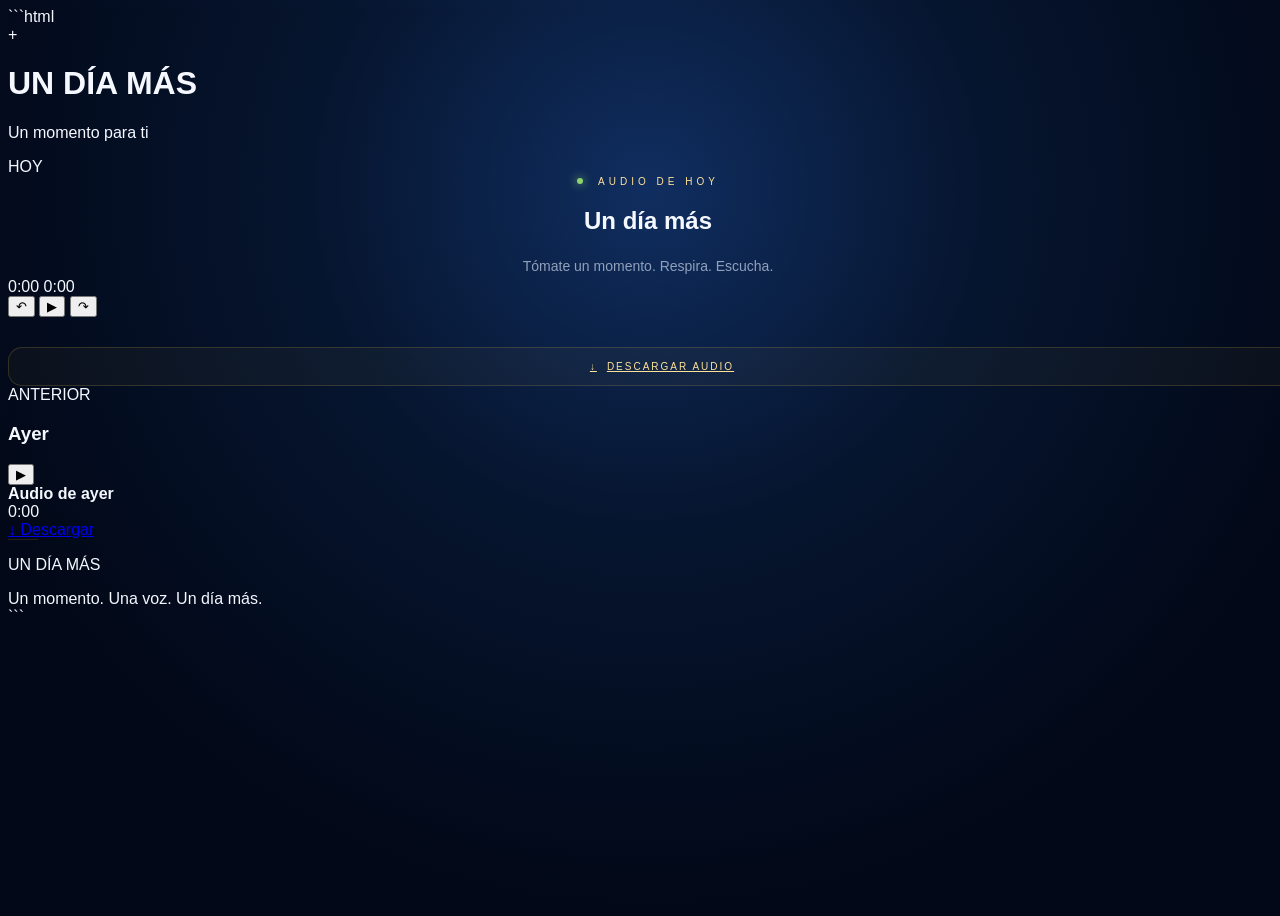
==== commit b876b5e1: "Update index.html" ====
--- a/index.html
+++ b/index.html
@@ -1,554 +1,312 @@
 ```html
 <!DOCTYPE html>
 <html lang="es">
-
 <head>
-
     <meta charset="UTF-8">
 
-    <meta
-        name="viewport"
-        content="width=device-width, initial-scale=1.0"
-    >
-
-    <meta
-        name="theme-color"
-        content="#061126"
-    >
+    <meta name="viewport"
+          content="width=device-width, initial-scale=1.0, viewport-fit=cover">
+
+    <meta name="theme-color" content="#07152f">
+
+    <meta name="description"
+          content="UN DÍA MÁS — Un momento para escuchar, reflexionar y seguir adelante.">
 
     <title>UN DÍA MÁS</title>
 
-    <link
-        rel="stylesheet"
-        href="style.css?v=5"
-    >
-
+    <!-- PWA -->
+    <link rel="manifest" href="manifest.json">
+
+    <!-- Iconos -->
+    <link rel="icon" type="image/png" href="assets/icon-192.png">
+
+    <!-- Estilos -->
+    <link rel="stylesheet" href="style.css">
 </head>
 
-
 <body>
 
-
-    <!-- =====================================================
-         INTRO
-    ====================================================== -->
-
-    <section id="intro">
-
-
-        <div class="intro-background">
-
-            <div class="grid"></div>
-
-            <div class="blue-glow"></div>
-
-            <div class="gold-glow"></div>
-
-            <div class="stars"></div>
-
-        </div>
-
-
-        <div class="particles">
-
-            <span></span>
-            <span></span>
-            <span></span>
-            <span></span>
-            <span></span>
-            <span></span>
-            <span></span>
-            <span></span>
-            <span></span>
-            <span></span>
-            <span></span>
-            <span></span>
-
-        </div>
-
-
-        <div class="intro-center">
-
-
-            <div class="loader">
-
-                <div class="outer-ring"></div>
-
-                <div class="tech-ring">
-
-                    <span class="tech-mark mark-1"></span>
-                    <span class="tech-mark mark-2"></span>
-                    <span class="tech-mark mark-3"></span>
-                    <span class="tech-mark mark-4"></span>
-
-                </div>
-
-
-                <div
-                    id="loadingCircle"
-                    class="loading-circle"
-                ></div>
-
-
-                <div class="orbit-point"></div>
-
-
-                <div class="loader-center">
-
-                    <div class="udm">
-                        UDM
+    <!-- Fondo decorativo -->
+    <div class="background">
+        <div class="glow glow-1"></div>
+        <div class="glow glow-2"></div>
+        <div class="particles"></div>
+    </div>
+
+
+    <!-- CONTENEDOR PRINCIPAL -->
+    <main class="app">
+
+        <!-- ENCABEZADO -->
+        <header class="header">
+
+            <div class="brand">
+
+                <div class="brand-icon">
+                    <span>+</span>
+                </div>
+
+                <div class="brand-text">
+                    <h1>UN DÍA MÁS</h1>
+                    <p>Un momento para ti</p>
+                </div>
+
+            </div>
+
+            <div class="date" id="currentDate">
+                HOY
+            </div>
+
+        </header>
+
+
+        <!-- CONTENIDO -->
+        <section class="content">
+
+
+            <!-- AUDIO DE HOY -->
+            <article class="audio-card today-card">
+
+                <div class="card-glow"></div>
+
+                <div class="today-label">
+                    <span class="status-dot"></span>
+                    AUDIO DE HOY
+                </div>
+
+
+                <!-- VISUALIZADOR -->
+                <div class="visualizer" id="visualizer">
+
+                    <span></span>
+                    <span></span>
+                    <span></span>
+                    <span></span>
+                    <span></span>
+                    <span></span>
+                    <span></span>
+                    <span></span>
+                    <span></span>
+                    <span></span>
+                    <span></span>
+                    <span></span>
+                    <span></span>
+                    <span></span>
+                    <span></span>
+
+                </div>
+
+
+                <!-- INFORMACIÓN -->
+                <div class="audio-info">
+
+                    <h2 id="todayTitle">
+                        Un día más
+                    </h2>
+
+                    <p id="todayDescription">
+                        Tómate un momento. Respira. Escucha.
+                    </p>
+
+                </div>
+
+
+                <!-- REPRODUCTOR -->
+                <div class="player">
+
+                    <div class="progress-container">
+
+                        <div class="progress-bar">
+                            <div
+                                class="progress"
+                                id="progress">
+                            </div>
+                        </div>
+
+                        <div class="time">
+
+                            <span id="currentTime">
+                                0:00
+                            </span>
+
+                            <span id="duration">
+                                0:00
+                            </span>
+
+                        </div>
+
                     </div>
 
-                </div>
-
-            </div>
-
-
-            <div
-                id="loadingText"
-                class="loading-text"
-            >
-                INICIANDO
-            </div>
-
-
-        </div>
-
-
-        <div
-            id="brandReveal"
-            class="brand-reveal"
-        >
-
-            <div class="brand-title">
+
+                    <!-- CONTROLES -->
+                    <div class="controls">
+
+                        <button
+                            class="control-button"
+                            id="rewindButton"
+                            aria-label="Retroceder 10 segundos">
+
+                            ↶
+
+                        </button>
+
+
+                        <button
+                            class="play-button"
+                            id="playButton"
+                            aria-label="Reproducir audio">
+
+                            <span id="playIcon">
+                                ▶
+                            </span>
+
+                        </button>
+
+
+                        <button
+                            class="control-button"
+                            id="forwardButton"
+                            aria-label="Avanzar 10 segundos">
+
+                            ↷
+
+                        </button>
+
+                    </div>
+
+
+                    <!-- AUDIO HTML -->
+                    <audio
+                        id="audioPlayer"
+                        preload="metadata">
+
+                    </audio>
+
+
+                    <!-- DESCARGAR -->
+                    <a
+                        id="downloadButton"
+                        class="download-button"
+                        href="#"
+                        download>
+
+                        <span class="download-icon">
+                            ↓
+                        </span>
+
+                        <span>
+                            DESCARGAR AUDIO
+                        </span>
+
+                    </a>
+
+                </div>
+
+            </article>
+
+
+            <!-- AUDIO DE AYER -->
+            <article class="yesterday-card">
+
+                <div class="yesterday-header">
+
+                    <div>
+
+                        <span class="small-label">
+                            ANTERIOR
+                        </span>
+
+                        <h3>
+                            Ayer
+                        </h3>
+
+                    </div>
+
+                    <span
+                        class="yesterday-date"
+                        id="yesterdayDate">
+                    </span>
+
+                </div>
+
+
+                <div class="yesterday-player">
+
+                    <button
+                        class="mini-play"
+                        id="yesterdayPlay"
+                        aria-label="Reproducir audio de ayer">
+
+                        ▶
+
+                    </button>
+
+
+                    <div class="yesterday-info">
+
+                        <strong id="yesterdayTitle">
+                            Audio de ayer
+                        </strong>
+
+                        <div class="mini-progress">
+
+                            <div
+                                id="yesterdayProgress">
+                            </div>
+
+                        </div>
+
+                    </div>
+
+
+                    <span
+                        class="mini-duration"
+                        id="yesterdayDuration">
+
+                        0:00
+
+                    </span>
+
+                </div>
+
+
+                <a
+                    id="yesterdayDownload"
+                    class="yesterday-download"
+                    href="#"
+                    download>
+
+                    ↓ Descargar
+
+                </a>
+
+            </article>
+
+
+        </section>
+
+
+        <!-- PIE -->
+        <footer class="footer">
+
+            <div class="footer-line"></div>
+
+            <p>
                 UN DÍA MÁS
-            </div>
-
-            <div class="brand-line"></div>
-
-        </div>
-
-
-    </section>
-
-
-
-    <!-- =====================================================
-         APLICACIÓN
-    ====================================================== -->
-
-    <main id="app">
-
-
-        <!-- HEADER -->
-
-        <header class="app-header">
-
-
-            <div class="header-logo">
-
-                <span>UDM</span>
-
-            </div>
-
-
-            <div class="header-brand">
-
-                <div class="header-title">
-                    UN DÍA MÁS
-                </div>
-
-                <div class="header-subtitle">
-                    Un mensaje para cada día
-                </div>
-
-            </div>
-
-
-            <div class="header-status">
-
-                <span class="status-dot"></span>
-
-                <span>
-                    EN LÍNEA
-                </span>
-
-            </div>
-
-
-        </header>
-
-
-
-        <!-- CONTENIDO -->
-
-        <section class="app-content">
-
-
-            <!-- FECHA -->
-
-            <div class="today-label">
-
-                <span class="today-line"></span>
-
-                <span>
-                    MENSAJE DE HOY
-                </span>
-
-                <span class="today-line"></span>
-
-            </div>
-
-
-            <div class="today-date">
-                24 SEPTIEMBRE 2026
-            </div>
-
-
-
-            <!-- =================================================
-                 REPRODUCTOR FUTURISTA
-            ================================================== -->
-
-            <section class="audio-player">
-
-
-                <!-- HALO DE FONDO -->
-
-                <div class="player-halo"></div>
-
-
-                <!-- VISUALIZADOR -->
-
-                <div class="audio-visualizer">
-
-
-                    <div class="visual-ring ring-1"></div>
-
-                    <div class="visual-ring ring-2"></div>
-
-                    <div class="visual-ring ring-3"></div>
-
-
-                    <div class="wave wave-1"></div>
-                    <div class="wave wave-2"></div>
-                    <div class="wave wave-3"></div>
-
-
-                    <div class="audio-bars">
-
-                        <span></span>
-                        <span></span>
-                        <span></span>
-                        <span></span>
-                        <span></span>
-                        <span></span>
-                        <span></span>
-                        <span></span>
-                        <span></span>
-                        <span></span>
-                        <span></span>
-                        <span></span>
-                        <span></span>
-                        <span></span>
-                        <span></span>
-                        <span></span>
-                        <span></span>
-                        <span></span>
-                        <span></span>
-                        <span></span>
-                        <span></span>
-                        <span></span>
-                        <span></span>
-                        <span></span>
-                        <span></span>
-
-                    </div>
-
-
-                    <!-- BOTÓN CENTRAL -->
-
-                    <button
-                        id="playButton"
-                        class="main-play"
-                        aria-label="Reproducir mensaje"
-                    >
-
-                        <span
-                            id="playIcon"
-                            class="play-symbol"
-                        >
-                            ▶
-                        </span>
-
-                    </button>
-
-
-                </div>
-
-
-
-                <!-- INFORMACIÓN -->
-
-                <div class="audio-info">
-
-
-                    <div class="audio-type">
-                        MENSAJE DEL DÍA
-                    </div>
-
-
-                    <h1 id="audioTitle">
-                        Un nuevo día
-                    </h1>
-
-
-                    <p id="audioDescription">
-
-                        Detente un momento.
-                        Escucha este mensaje
-                        y continúa tu día.
-
-                    </p>
-
-
-                </div>
-
-
-
-                <!-- TIEMPOS -->
-
-                <div class="time-row">
-
-                    <span id="currentTime">
-                        00:00
-                    </span>
-
-                    <span id="duration">
-                        01:42
-                    </span>
-
-                </div>
-
-
-
-                <!-- PROGRESO -->
-
-                <div
-                    id="progressBar"
-                    class="progress-track"
-                >
-
-                    <div
-                        id="progressFill"
-                        class="progress-fill"
-                    ></div>
-
-                    <div
-                        id="progressDot"
-                        class="progress-dot"
-                    ></div>
-
-                </div>
-
-
-
-                <!-- CONTROLES -->
-
-                <div class="player-controls">
-
-
-                    <button
-                        id="backButton"
-                        class="round-control"
-                        aria-label="Retroceder 15 segundos"
-                    >
-
-                        <span class="control-icon">
-                            ↶
-                        </span>
-
-                        <small>
-                            15
-                        </small>
-
-                    </button>
-
-
-                    <button
-                        id="mainPlayButton"
-                        class="center-control"
-                        aria-label="Reproducir"
-                    >
-
-                        <span id="mainPlayIcon">
-                            ▶
-                        </span>
-
-                    </button>
-
-
-                    <button
-                        id="forwardButton"
-                        class="round-control"
-                        aria-label="Avanzar 15 segundos"
-                    >
-
-                        <span class="control-icon">
-                            ↷
-                        </span>
-
-                        <small>
-                            15
-                        </small>
-
-                    </button>
-
-
-                </div>
-
-
-
-                <!-- DESCARGA -->
-
-                <button
-                    id="downloadButton"
-                    class="download-button"
-                >
-
-                    <span class="download-symbol">
-                        ↓
-                    </span>
-
-                    <span>
-                        DESCARGAR AUDIO
-                    </span>
-
-                </button>
-
-
-            </section>
-
-
-
-            <!-- =================================================
-                 MENSAJES ANTERIORES
-            ================================================== -->
-
-            <section class="previous-section">
-
-
-                <div class="section-heading">
-
-                    <span></span>
-
-                    MENSAJES ANTERIORES
-
-                    <span></span>
-
-                </div>
-
-
-                <div class="previous-grid">
-
-
-                    <button
-                        class="previous-card"
-                    >
-
-                        <div class="previous-icon">
-                            ◀
-                        </div>
-
-                        <div class="previous-content">
-
-                            <small>
-                                AYER
-                            </small>
-
-                            <strong>
-                                23 SEPTIEMBRE
-                            </strong>
-
-                        </div>
-
-                        <div class="previous-arrow">
-                            →
-                        </div>
-
-                    </button>
-
-
-
-                    <button
-                        class="previous-card"
-                    >
-
-                        <div class="previous-icon">
-                            ◀
-                        </div>
-
-                        <div class="previous-content">
-
-                            <small>
-                                ANTEAYER
-                            </small>
-
-                            <strong>
-                                22 SEPTIEMBRE
-                            </strong>
-
-                        </div>
-
-                        <div class="previous-arrow">
-                            →
-                        </div>
-
-                    </button>
-
-
-                </div>
-
-
-            </section>
-
-
-        </section>
-
-
-
-        <!-- FOOTER -->
-
-        <footer class="app-footer">
-
-            <span class="footer-line"></span>
-
-            UN DÍA MÁS
-
-            <span class="footer-line"></span>
+            </p>
+
+            <span>
+                Un momento. Una voz. Un día más.
+            </span>
 
         </footer>
 
-
     </main>
 
 
-
-    <!-- AUDIO -->
-
-    <audio
-        id="audioPlayer"
-        preload="metadata"
-    ></audio>
-
-
-
     <!-- JAVASCRIPT -->
-
-    <script src="app.js?v=5"></script>
-
+    <script src="app.js"></script>
 
 </body>
-
 </html>
 ```
--- a/style.css
+++ b/style.css
@@ -1,35 +1,63 @@
-/* =========================================================
-   UDM - UN DÍA MÁS
-   INTERFAZ DE REPRODUCCIÓN
-========================================================= */
-
+```css
+/* =========================================================
+   UDM — UN DÍA MÁS
+   DISEÑO FUTURISTA
+========================================================= */
 
 * {
+    box-sizing: border-box;
     margin: 0;
     padding: 0;
-    box-sizing: border-box;
-}
-
+}
+
+
+:root {
+
+    --blue-1: #020817;
+    --blue-2: #06152f;
+    --blue-3: #0a2450;
+
+    --gold: #d8ad4a;
+    --gold-light: #ffe29a;
+    --gold-dark: #8d6a1f;
+
+    --white: #f5f8ff;
+    --muted: #91a0bb;
+
+}
+
+
+/* =========================================================
+   BODY
+========================================================= */
 
 html,
 body {
+
     width: 100%;
     min-height: 100%;
-}
-
-
-body {
-
-    background: #050914;
-
-    color: #ffffff;
 
     font-family:
         Arial,
         Helvetica,
         sans-serif;
 
-    overflow-x: hidden;
+    background:
+        radial-gradient(
+            circle at 50% 20%,
+            #102e60 0%,
+            var(--blue-2) 35%,
+            var(--blue-1) 75%
+        );
+
+    color: var(--white);
+
+}
+
+
+body {
+
+    overflow: hidden;
 
 }
 
@@ -55,18 +83,20 @@
     overflow: hidden;
 
     background:
-
         radial-gradient(
             circle at center,
-            #122b4b 0%,
-            #09172c 35%,
-            #050914 70%,
-            #02040a 100%
+            #102b58 0%,
+            #06152d 45%,
+            #020817 100%
         );
 
 }
 
 
+/* =========================================================
+   FONDO INTRO
+========================================================= */
+
 .intro-background {
 
     position: absolute;
@@ -82,32 +112,48 @@
 
     position: absolute;
 
-    width: 200%;
-    height: 200%;
-
-    left: -50%;
-    top: 15%;
+    inset: -50%;
 
     background-image:
 
         linear-gradient(
-            rgba(25, 120, 255, 0.08) 1px,
+            rgba(216, 173, 74, 0.06) 1px,
             transparent 1px
         ),
 
         linear-gradient(
             90deg,
-            rgba(25, 120, 255, 0.08) 1px,
+            rgba(216, 173, 74, 0.06) 1px,
             transparent 1px
         );
 
-    background-size: 55px 55px;
+    background-size: 60px 60px;
 
     transform:
-        perspective(600px)
-        rotateX(62deg);
-
-    opacity: 0.45;
+        perspective(500px)
+        rotateX(60deg);
+
+    animation:
+        gridMove 8s linear infinite;
+
+}
+
+
+@keyframes gridMove {
+
+    from {
+        transform:
+            perspective(500px)
+            rotateX(60deg)
+            translateY(0);
+    }
+
+    to {
+        transform:
+            perspective(500px)
+            rotateX(60deg)
+            translateY(60px);
+    }
 
 }
 
@@ -116,21 +162,22 @@
 
     position: absolute;
 
-    width: 500px;
-    height: 500px;
+    width: 650px;
+    height: 650px;
 
     left: 50%;
     top: 50%;
 
-    transform:
-        translate(-70%, -50%);
-
-    border-radius: 50%;
-
-    background:
-        rgba(0, 100, 255, 0.14);
-
-    filter: blur(110px);
+    transform: translate(-50%, -50%);
+
+    background:
+        radial-gradient(
+            circle,
+            rgba(35, 108, 210, 0.28),
+            transparent 68%
+        );
+
+    filter: blur(15px);
 
 }
 
@@ -139,197 +186,161 @@
 
     position: absolute;
 
-    width: 450px;
-    height: 450px;
+    width: 400px;
+    height: 400px;
 
     left: 50%;
     top: 50%;
 
-    transform:
-        translate(-5%, -50%);
+    transform: translate(-50%, -50%);
+
+    background:
+        radial-gradient(
+            circle,
+            rgba(216, 173, 74, 0.15),
+            transparent 68%
+        );
+
+    filter: blur(20px);
+
+}
+
+
+/* =========================================================
+   ESTRELLAS
+========================================================= */
+
+.stars {
+
+    position: absolute;
+
+    inset: 0;
+
+    background-image:
+
+        radial-gradient(
+            circle,
+            rgba(255,255,255,.7) 1px,
+            transparent 1px
+        );
+
+    background-size: 130px 130px;
+
+    opacity: .25;
+
+}
+
+
+/* =========================================================
+   PARTICULAS
+========================================================= */
+
+.particles {
+
+    position: absolute;
+
+    inset: 0;
+
+}
+
+
+.particles span {
+
+    position: absolute;
+
+    width: 4px;
+    height: 4px;
 
     border-radius: 50%;
 
-    background:
-        rgba(212, 175, 55, 0.13);
-
-    filter: blur(100px);
-
-}
-
-
-.stars {
-
-    position: absolute;
-
-    inset: 0;
-
-    background-image:
-
-        radial-gradient(
-            2px 2px at 15% 20%,
-            rgba(255, 215, 102, 0.8),
-            transparent
-        ),
-
-        radial-gradient(
-            1px 1px at 30% 75%,
-            rgba(255, 255, 255, 0.7),
-            transparent
-        ),
-
-        radial-gradient(
-            2px 2px at 75% 20%,
-            rgba(40, 140, 255, 0.8),
-            transparent
-        ),
-
-        radial-gradient(
-            1px 1px at 85% 75%,
-            rgba(255, 215, 102, 0.7),
-            transparent
-        );
-
-}
-
-
-.particles {
-
-    position: absolute;
-
-    inset: 0;
-
-    pointer-events: none;
-
-}
-
-
-.particles span {
-
-    position: absolute;
-
-    width: 3px;
-    height: 3px;
-
-    border-radius: 50%;
-
-    background: #d4af37;
+    background: var(--gold-light);
 
     box-shadow:
-        0 0 10px #d4af37;
-
-    opacity: 0;
+        0 0 12px var(--gold);
+
+    opacity: .5;
 
     animation:
         particleFloat
-        5s
-        ease-in-out
-        infinite;
+        6s
+        infinite
+        ease-in-out;
 
 }
 
 
 .particles span:nth-child(1) {
     left: 12%;
+    top: 20%;
+}
+
+.particles span:nth-child(2) {
+    left: 25%;
+    top: 70%;
+}
+
+.particles span:nth-child(3) {
+    left: 40%;
+    top: 15%;
+}
+
+.particles span:nth-child(4) {
+    left: 58%;
+    top: 78%;
+}
+
+.particles span:nth-child(5) {
+    left: 75%;
     top: 25%;
 }
 
-
-.particles span:nth-child(2) {
-    left: 22%;
-    top: 65%;
-    animation-delay: 1s;
-}
-
-
-.particles span:nth-child(3) {
-    left: 82%;
-    top: 20%;
-    animation-delay: 2s;
-}
-
-
-.particles span:nth-child(4) {
-    left: 78%;
-    top: 70%;
-    animation-delay: 3s;
-}
-
-
-.particles span:nth-child(5) {
+.particles span:nth-child(6) {
+    left: 87%;
+    top: 60%;
+}
+
+.particles span:nth-child(7) {
+    left: 15%;
+    top: 48%;
+}
+
+.particles span:nth-child(8) {
+    left: 34%;
+    top: 88%;
+}
+
+.particles span:nth-child(9) {
+    left: 70%;
+    top: 10%;
+}
+
+.particles span:nth-child(10) {
+    left: 92%;
+    top: 38%;
+}
+
+.particles span:nth-child(11) {
+    left: 52%;
+    top: 30%;
+}
+
+.particles span:nth-child(12) {
     left: 8%;
-    top: 50%;
-    animation-delay: 1.5s;
-}
-
-
-.particles span:nth-child(6) {
-    left: 92%;
-    top: 45%;
-    animation-delay: 2.5s;
-}
-
-
-.particles span:nth-child(7) {
-    left: 40%;
-    top: 12%;
-    animation-delay: 3.5s;
-}
-
-
-.particles span:nth-child(8) {
-    left: 60%;
-    top: 88%;
-    animation-delay: 1.2s;
-}
-
-
-.particles span:nth-child(9) {
-    left: 35%;
-    top: 88%;
-    animation-delay: 2.2s;
-}
-
-
-.particles span:nth-child(10) {
-    left: 65%;
-    top: 12%;
-    animation-delay: 4s;
-}
-
-
-.particles span:nth-child(11) {
-    left: 18%;
-    top: 42%;
-    animation-delay: 3s;
-}
-
-
-.particles span:nth-child(12) {
-    left: 86%;
     top: 82%;
-    animation-delay: 2s;
 }
 
 
 @keyframes particleFloat {
 
-    0% {
-        opacity: 0;
-        transform:
-            translateY(20px)
-            scale(0.5);
+    0%,
+    100% {
+        transform: translateY(0);
+        opacity: .2;
     }
 
     50% {
-        opacity: 1;
-    }
-
-    100% {
-        opacity: 0;
-        transform:
-            translateY(-30px)
-            scale(1.3);
+        transform: translateY(-25px);
+        opacity: .8;
     }
 
 }
@@ -343,7 +354,7 @@
 
     position: relative;
 
-    z-index: 10;
+    z-index: 5;
 
     display: flex;
 
@@ -358,14 +369,8 @@
 
     position: relative;
 
-    width: 320px;
-    height: 320px;
-
-    display: flex;
-
-    align-items: center;
-
-    justify-content: center;
+    width: 220px;
+    height: 220px;
 
 }
 
@@ -374,20 +379,16 @@
 
     position: absolute;
 
-    width: 300px;
-    height: 300px;
+    inset: 0;
 
     border-radius: 50%;
 
     border:
         1px solid
-        rgba(212, 175, 55, 0.25);
-
-    animation:
-        rotateRight
-        18s
-        linear
-        infinite;
+        rgba(216,173,74,.35);
+
+    box-shadow:
+        0 0 35px rgba(216,173,74,.12);
 
 }
 
@@ -396,20 +397,25 @@
 
     position: absolute;
 
-    width: 275px;
-    height: 275px;
+    inset: 15px;
 
     border-radius: 50%;
 
     border:
         1px dashed
-        rgba(40, 140, 255, 0.35);
+        rgba(216,173,74,.4);
 
     animation:
-        rotateLeft
-        12s
-        linear
-        infinite;
+        spin 15s linear infinite;
+
+}
+
+
+@keyframes spin {
+
+    to {
+        transform: rotate(360deg);
+    }
 
 }
 
@@ -418,36 +424,33 @@
 
     position: absolute;
 
-    width: 8px;
+    width: 10px;
     height: 2px;
 
-    background: #d4af37;
+    background: var(--gold);
 
 }
 
 
 .mark-1 {
-    top: -1px;
+    top: 50%;
+    left: -5px;
+}
+
+.mark-2 {
+    top: 50%;
+    right: -5px;
+}
+
+.mark-3 {
+    top: -5px;
     left: 50%;
-}
-
-
-.mark-2 {
-    right: 0;
-    top: 50%;
     transform: rotate(90deg);
 }
 
-
-.mark-3 {
-    bottom: -1px;
+.mark-4 {
+    bottom: -5px;
     left: 50%;
-}
-
-
-.mark-4 {
-    left: 0;
-    top: 50%;
     transform: rotate(90deg);
 }
 
@@ -456,28 +459,22 @@
 
     position: absolute;
 
-    width: 260px;
-    height: 260px;
+    inset: 30px;
 
     border-radius: 50%;
 
     border:
-        4px solid
-        rgba(255, 255, 255, 0.04);
-
-    border-top-color: #ffd966;
-
-    border-right-color: #d4af37;
-
-    border-bottom-color: #1687ff;
-
-    border-left-color: transparent;
+        3px solid
+        rgba(255,255,255,.06);
+
+    border-top-color:
+        var(--gold);
+
+    border-right-color:
+        var(--gold-light);
 
     animation:
-        loadingRotate
-        2.4s
-        linear
-        infinite;
+        spin 2s linear infinite;
 
 }
 
@@ -489,24 +486,29 @@
     width: 9px;
     height: 9px;
 
+    top: 17px;
+    left: 50%;
+
+    margin-left: -4px;
+
     border-radius: 50%;
 
-    background: #ffd966;
+    background: var(--gold-light);
 
     box-shadow:
-        0 0 10px #ffd966;
-
-    top: 50%;
-    left: 50%;
-
-    margin-left: -4px;
-    margin-top: -4px;
+        0 0 20px var(--gold);
 
     animation:
-        pointOrbit
-        3s
-        linear
-        infinite;
+        orbit 3s linear infinite;
+
+}
+
+
+@keyframes orbit {
+
+    to {
+        transform: rotate(360deg);
+    }
 
 }
 
@@ -515,8 +517,7 @@
 
     position: absolute;
 
-    width: 145px;
-    height: 145px;
+    inset: 55px;
 
     border-radius: 50%;
 
@@ -527,136 +528,80 @@
     justify-content: center;
 
     background:
-
         radial-gradient(
             circle,
-            #122d4d,
-            #06101f
+            #173967,
+            #07162d
         );
 
     border:
         1px solid
-        rgba(212, 175, 55, 0.35);
+        rgba(216,173,74,.35);
+
+    box-shadow:
+        inset 0 0 30px rgba(0,0,0,.4),
+        0 0 35px rgba(23,91,180,.25);
 
 }
 
 
 .udm {
 
-    font-size: 36px;
-
-    font-weight: 800;
-
-    letter-spacing: 8px;
-
-    padding-left: 8px;
-
-    color: #ffd966;
+    color: var(--gold-light);
+
+    font-size: 27px;
+
+    font-weight: 700;
+
+    letter-spacing: 5px;
 
 }
 
 
 .loading-text {
 
-    margin-top: 35px;
-
-    font-size: 9px;
-
-    letter-spacing: 7px;
-
-    color:
-        rgba(255, 255, 255, 0.45);
-
-}
-
-
-@keyframes loadingRotate {
-
-    from {
-        transform: rotate(0deg);
-    }
-
-    to {
-        transform: rotate(360deg);
-    }
-
-}
-
-
-@keyframes pointOrbit {
-
-    from {
-        transform:
-            rotate(0deg)
-            translateX(145px);
-    }
-
-    to {
-        transform:
-            rotate(360deg)
-            translateX(145px);
-    }
-
-}
-
-
-@keyframes rotateRight {
-
-    from {
-        transform: rotate(0deg);
-    }
-
-    to {
-        transform: rotate(360deg);
-    }
-
-}
-
-
-@keyframes rotateLeft {
-
-    from {
-        transform: rotate(360deg);
-    }
-
-    to {
-        transform: rotate(0deg);
-    }
-
-}
-
-
-/* =========================================================
-   NOMBRE
-========================================================= */
+    margin-top: 25px;
+
+    color: var(--muted);
+
+    font-size: 11px;
+
+    letter-spacing: 5px;
+
+}
+
 
 .brand-reveal {
 
     position: absolute;
 
-    z-index: 20;
+    z-index: 10;
+
+    opacity: 0;
+
+    transform: scale(.85);
 
     text-align: center;
 
-    opacity: 0;
-
-    transform: scale(0.85);
-
 }
 
 
 .brand-title {
 
-    font-size:
-        clamp(38px, 7vw, 78px);
-
-    font-weight: 300;
+    color: var(--gold-light);
+
+    font-size: clamp(
+        34px,
+        7vw,
+        70px
+    );
+
+    font-weight: 700;
 
     letter-spacing: 12px;
 
-    padding-left: 12px;
-
-    color: #f5f0df;
+    text-shadow:
+        0 0 30px rgba(216,173,74,.35);
 
 }
 
@@ -670,11 +615,10 @@
     margin: 18px auto 0;
 
     background:
-
         linear-gradient(
             90deg,
             transparent,
-            #d4af37,
+            var(--gold),
             transparent
         );
 
@@ -685,10 +629,11 @@
 
     opacity: 0;
 
-    transform: scale(0.75);
+    transform: scale(1.15);
 
     transition:
-        all 1.2s ease;
+        opacity 1s ease,
+        transform 1s ease;
 
 }
 
@@ -700,18 +645,19 @@
     transform: scale(1);
 
     transition:
-        all 1.3s ease;
+        opacity 1s ease,
+        transform 1s ease;
 
 }
 
 
 #intro.reveal .brand-line {
 
-    width: 220px;
+    width: 280px;
 
     transition:
-        width 1.2s ease
-        0.3s;
+        width 1.5s ease
+        .4s;
 
 }
 
@@ -724,738 +670,1181 @@
 
     min-height: 100vh;
 
+    opacity: 0;
+
+    overflow-y: auto;
+
+    background:
+
+        radial-gradient(
+            circle at 50% 30%,
+            rgba(25,75,145,.25),
+            transparent 35%
+        ),
+
+        linear-gradient(
+            180deg,
+            #07152d,
+            #020817
+        );
+
+}
+
+
+/* =========================================================
+   HEADER
+========================================================= */
+
+.app-header {
+
+    height: 76px;
+
+    padding:
+        0 7%;
+
     display: flex;
 
-    flex-direction: column;
-
-    background:
-
-        radial-gradient(
-            circle at 50% 10%,
-            #102b50 0%,
-            #071120 40%,
-            #050914 80%
-        );
-
-    opacity: 0;
-
-}
-
-
-/* =========================================================
-   HEADER
-========================================================= */
-
-.app-header {
-
-    display: flex;
-
     align-items: center;
 
     gap: 15px;
-
-    padding:
-        22px
-        30px;
 
     border-bottom:
         1px solid
-        rgba(212, 175, 55, 0.15);
-
-    background:
-        rgba(4, 8, 18, 0.75);
-
-}
-
-
-.app-logo {
+        rgba(216,173,74,.12);
+
+    background:
+        rgba(3,12,27,.72);
+
+    backdrop-filter:
+        blur(15px);
+
+}
+
+
+.header-logo {
+
+    width: 43px;
+    height: 43px;
+
+    border-radius: 13px;
+
+    display: flex;
+
+    align-items: center;
+    justify-content: center;
+
+    background:
+        linear-gradient(
+            145deg,
+            #dcb45b,
+            #8b681e
+        );
+
+    color: #071226;
+
+    font-size: 12px;
+
+    font-weight: 800;
+
+    letter-spacing: 2px;
+
+    box-shadow:
+        0 0 25px
+        rgba(216,173,74,.18);
+
+}
+
+
+.header-brand {
+
+    flex: 1;
+
+}
+
+
+.header-title {
+
+    font-size: 15px;
+
+    font-weight: 700;
+
+    letter-spacing: 4px;
+
+}
+
+
+.header-subtitle {
+
+    margin-top: 3px;
+
+    color: var(--muted);
+
+    font-size: 10px;
+
+    letter-spacing: 1px;
+
+}
+
+
+.header-status {
+
+    display: flex;
+
+    align-items: center;
+
+    gap: 7px;
+
+    color: #7f91ad;
+
+    font-size: 9px;
+
+    letter-spacing: 2px;
+
+}
+
+
+.status-dot {
+
+    width: 6px;
+    height: 6px;
+
+    border-radius: 50%;
+
+    background: #8ed36d;
+
+    box-shadow:
+        0 0 10px #8ed36d;
+
+}
+
+
+/* =========================================================
+   CONTENIDO
+========================================================= */
+
+.app-content {
+
+    width: min(
+        760px,
+        92%
+    );
+
+    margin: 0 auto;
+
+    padding:
+        45px 0 20px;
+
+}
+
+
+.today-label {
+
+    display: flex;
+
+    align-items: center;
+
+    justify-content: center;
+
+    gap: 15px;
+
+    color: var(--gold-light);
+
+    font-size: 10px;
+
+    letter-spacing: 4px;
+
+}
+
+
+.today-line {
+
+    width: 35px;
+
+    height: 1px;
+
+    background:
+        rgba(216,173,74,.5);
+
+}
+
+
+.today-date {
+
+    margin-top: 10px;
+
+    text-align: center;
+
+    color: var(--muted);
+
+    font-size: 10px;
+
+    letter-spacing: 3px;
+
+}
+
+
+/* =========================================================
+   PLAYER
+========================================================= */
+
+.audio-player {
+
+    position: relative;
+
+    margin-top: 25px;
+
+    padding:
+        25px 35px 35px;
+
+    border:
+        1px solid
+        rgba(216,173,74,.18);
+
+    border-radius: 32px;
+
+    overflow: hidden;
+
+    background:
+
+        radial-gradient(
+            circle at 50% 18%,
+            rgba(27,78,148,.35),
+            transparent 35%
+        ),
+
+        rgba(5,15,34,.76);
+
+    box-shadow:
+
+        0 30px 80px
+        rgba(0,0,0,.35),
+
+        inset 0 0 50px
+        rgba(28,81,154,.08);
+
+    backdrop-filter:
+        blur(18px);
+
+}
+
+
+.player-halo {
+
+    position: absolute;
+
+    width: 380px;
+    height: 380px;
+
+    left: 50%;
+    top: -100px;
+
+    transform: translateX(-50%);
+
+    border-radius: 50%;
+
+    background:
+        radial-gradient(
+            circle,
+            rgba(216,173,74,.11),
+            transparent 65%
+        );
+
+    filter: blur(20px);
+
+    pointer-events: none;
+
+}
+
+
+/* =========================================================
+   VISUALIZADOR
+========================================================= */
+
+.audio-visualizer {
+
+    position: relative;
+
+    width: 310px;
+    height: 310px;
+
+    margin:
+        0 auto 10px;
+
+    display: flex;
+
+    align-items: center;
+    justify-content: center;
+
+}
+
+
+.visual-ring {
+
+    position: absolute;
+
+    border-radius: 50%;
+
+    pointer-events: none;
+
+}
+
+
+.ring-1 {
+
+    inset: 23px;
+
+    border:
+        1px solid
+        rgba(216,173,74,.35);
+
+    box-shadow:
+        0 0 25px
+        rgba(216,173,74,.12);
+
+    animation:
+        ringPulse 3s ease-in-out infinite;
+
+}
+
+
+.ring-2 {
+
+    inset: 43px;
+
+    border:
+        1px solid
+        rgba(61,135,220,.4);
+
+    animation:
+        ringPulse 3s ease-in-out
+        .8s infinite;
+
+}
+
+
+.ring-3 {
+
+    inset: 62px;
+
+    border:
+        1px dashed
+        rgba(216,173,74,.3);
+
+    animation:
+        spin 18s linear infinite;
+
+}
+
+
+@keyframes ringPulse {
+
+    0%,
+    100% {
+        transform: scale(.96);
+        opacity: .55;
+    }
+
+    50% {
+        transform: scale(1.04);
+        opacity: 1;
+    }
+
+}
+
+
+/* =========================================================
+   ONDAS
+========================================================= */
+
+.wave {
+
+    position: absolute;
+
+    border-radius: 50%;
+
+    border:
+        1px solid
+        rgba(216,173,74,.14);
+
+    animation:
+        wavePulse 3.5s ease-out infinite;
+
+}
+
+
+.wave-1 {
+    width: 170px;
+    height: 170px;
+}
+
+.wave-2 {
+
+    width: 220px;
+    height: 220px;
+
+    animation-delay: 1s;
+
+}
+
+.wave-3 {
+
+    width: 270px;
+    height: 270px;
+
+    animation-delay: 2s;
+
+}
+
+
+@keyframes wavePulse {
+
+    0% {
+        transform: scale(.75);
+        opacity: 0;
+    }
+
+    35% {
+        opacity: .7;
+    }
+
+    100% {
+        transform: scale(1.15);
+        opacity: 0;
+    }
+
+}
+
+
+/* =========================================================
+   BARRAS DE AUDIO
+========================================================= */
+
+.audio-bars {
+
+    position: absolute;
+
+    inset: 0;
+
+    display: flex;
+
+    align-items: center;
+
+    justify-content: center;
+
+    gap: 4px;
+
+}
+
+
+.audio-bars span {
+
+    position: absolute;
+
+    width: 3px;
+
+    height: 22px;
+
+    border-radius: 5px;
+
+    background:
+        linear-gradient(
+            180deg,
+            var(--gold-light),
+            var(--gold-dark)
+        );
+
+    transform-origin:
+        center 130px;
+
+    box-shadow:
+        0 0 8px
+        rgba(216,173,74,.35);
+
+}
+
+
+/* posiciones circulares */
+
+.audio-bars span:nth-child(1) {
+    transform: rotate(0deg);
+}
+
+.audio-bars span:nth-child(2) {
+    transform: rotate(15deg);
+}
+
+.audio-bars span:nth-child(3) {
+    transform: rotate(30deg);
+}
+
+.audio-bars span:nth-child(4) {
+    transform: rotate(45deg);
+}
+
+.audio-bars span:nth-child(5) {
+    transform: rotate(60deg);
+}
+
+.audio-bars span:nth-child(6) {
+    transform: rotate(75deg);
+}
+
+.audio-bars span:nth-child(7) {
+    transform: rotate(90deg);
+}
+
+.audio-bars span:nth-child(8) {
+    transform: rotate(105deg);
+}
+
+.audio-bars span:nth-child(9) {
+    transform: rotate(120deg);
+}
+
+.audio-bars span:nth-child(10) {
+    transform: rotate(135deg);
+}
+
+.audio-bars span:nth-child(11) {
+    transform: rotate(150deg);
+}
+
+.audio-bars span:nth-child(12) {
+    transform: rotate(165deg);
+}
+
+.audio-bars span:nth-child(13) {
+    transform: rotate(180deg);
+}
+
+.audio-bars span:nth-child(14) {
+    transform: rotate(195deg);
+}
+
+.audio-bars span:nth-child(15) {
+    transform: rotate(210deg);
+}
+
+.audio-bars span:nth-child(16) {
+    transform: rotate(225deg);
+}
+
+.audio-bars span:nth-child(17) {
+    transform: rotate(240deg);
+}
+
+.audio-bars span:nth-child(18) {
+    transform: rotate(255deg);
+}
+
+.audio-bars span:nth-child(19) {
+    transform: rotate(270deg);
+}
+
+.audio-bars span:nth-child(20) {
+    transform: rotate(285deg);
+}
+
+.audio-bars span:nth-child(21) {
+    transform: rotate(300deg);
+}
+
+.audio-bars span:nth-child(22) {
+    transform: rotate(315deg);
+}
+
+.audio-bars span:nth-child(23) {
+    transform: rotate(330deg);
+}
+
+.audio-bars span:nth-child(24) {
+    transform: rotate(345deg);
+}
+
+
+/* =========================================================
+   BOTÓN CENTRAL
+========================================================= */
+
+.main-play {
+
+    position: relative;
+
+    z-index: 5;
+
+    width: 105px;
+    height: 105px;
+
+    border-radius: 50%;
+
+    border:
+        2px solid
+        rgba(255,226,154,.8);
+
+    cursor: pointer;
+
+    background:
+
+        radial-gradient(
+            circle at 35% 30%,
+            #fff0bd,
+            #d4aa4b 55%,
+            #7e5d1c
+        );
+
+    color: #061126;
+
+    font-size: 28px;
+
+    padding-left: 6px;
+
+    box-shadow:
+
+        0 0 0 8px
+        rgba(216,173,74,.07),
+
+        0 0 45px
+        rgba(216,173,74,.35);
+
+    transition:
+        transform .25s ease,
+        box-shadow .25s ease;
+
+}
+
+
+.main-play:hover {
+
+    transform: scale(1.07);
+
+    box-shadow:
+
+        0 0 0 12px
+        rgba(216,173,74,.08),
+
+        0 0 65px
+        rgba(216,173,74,.5);
+
+}
+
+
+.main-play:active {
+
+    transform: scale(.96);
+
+}
+
+
+/* =========================================================
+   INFORMACIÓN AUDIO
+========================================================= */
+
+.audio-info {
+
+    position: relative;
+
+    text-align: center;
+
+}
+
+
+.audio-type {
+
+    color: var(--gold);
+
+    font-size: 9px;
+
+    letter-spacing: 4px;
+
+}
+
+
+.audio-info h1 {
+
+    margin-top: 9px;
+
+    font-size:
+        clamp(
+            25px,
+            5vw,
+            34px
+        );
+
+    font-weight: 500;
+
+    letter-spacing: -.5px;
+
+}
+
+
+.audio-info p {
+
+    max-width: 520px;
+
+    margin:
+        10px auto 0;
+
+    color: var(--muted);
+
+    font-size: 14px;
+
+    line-height: 1.7;
+
+}
+
+
+/* =========================================================
+   TIEMPO
+========================================================= */
+
+.time-row {
+
+    display: flex;
+
+    justify-content: space-between;
+
+    margin-top: 27px;
+
+    color: #9aa8bf;
+
+    font-size: 10px;
+
+    font-variant-numeric:
+        tabular-nums;
+
+}
+
+
+/* =========================================================
+   BARRA
+========================================================= */
+
+.progress-track {
+
+    position: relative;
+
+    width: 100%;
+
+    height: 5px;
+
+    margin-top: 8px;
+
+    border-radius: 10px;
+
+    background:
+        rgba(255,255,255,.08);
+
+    cursor: pointer;
+
+}
+
+
+.progress-fill {
+
+    width: 0%;
+
+    height: 100%;
+
+    border-radius: 10px;
+
+    background:
+        linear-gradient(
+            90deg,
+            #9b741f,
+            var(--gold-light)
+        );
+
+}
+
+
+.progress-dot {
+
+    position: absolute;
+
+    top: 50%;
+
+    left: 0%;
+
+    width: 13px;
+    height: 13px;
+
+    transform:
+        translate(-50%, -50%);
+
+    border-radius: 50%;
+
+    background: var(--gold-light);
+
+    box-shadow:
+        0 0 15px
+        rgba(216,173,74,.8);
+
+}
+
+
+/* =========================================================
+   CONTROLES
+========================================================= */
+
+.player-controls {
+
+    display: flex;
+
+    align-items: center;
+
+    justify-content: center;
+
+    gap: 35px;
+
+    margin-top: 27px;
+
+}
+
+
+.round-control {
+
+    position: relative;
 
     width: 48px;
     height: 48px;
 
+    border-radius: 50%;
+
+    border:
+        1px solid
+        rgba(216,173,74,.2);
+
+    background:
+        rgba(255,255,255,.035);
+
+    color: var(--white);
+
+    cursor: pointer;
+
+}
+
+
+.control-icon {
+
+    font-size: 22px;
+
+}
+
+
+.round-control small {
+
+    position: absolute;
+
+    bottom: 8px;
+
+    left: 50%;
+
+    transform: translateX(-50%);
+
+    font-size: 7px;
+
+    color: var(--gold-light);
+
+}
+
+
+.center-control {
+
+    width: 64px;
+    height: 64px;
+
+    border-radius: 50%;
+
+    border:
+        1px solid
+        rgba(255,226,154,.65);
+
+    background:
+        linear-gradient(
+            145deg,
+            #dcb45b,
+            #8d681f
+        );
+
+    color: #061126;
+
+    font-size: 20px;
+
+    cursor: pointer;
+
+    box-shadow:
+        0 0 25px
+        rgba(216,173,74,.25);
+
+}
+
+
+/* =========================================================
+   DESCARGA
+========================================================= */
+
+.download-button {
+
+    display: flex;
+
+    align-items: center;
+
+    justify-content: center;
+
+    gap: 10px;
+
+    width: 100%;
+
+    margin-top: 30px;
+
+    padding: 13px;
+
+    border:
+        1px solid
+        rgba(216,173,74,.2);
+
+    border-radius: 14px;
+
+    background:
+        rgba(216,173,74,.045);
+
+    color: var(--gold-light);
+
+    font-size: 10px;
+
+    letter-spacing: 2px;
+
+    cursor: pointer;
+
+    transition:
+        background .25s ease,
+        border-color .25s ease;
+
+}
+
+
+.download-button:hover {
+
+    background:
+        rgba(216,173,74,.1);
+
+    border-color:
+        rgba(216,173,74,.45);
+
+}
+
+
+.download-symbol {
+
+    font-size: 20px;
+
+}
+
+
+/* =========================================================
+   ANTERIORES
+========================================================= */
+
+.previous-section {
+
+    margin-top: 35px;
+
+}
+
+
+.section-heading {
+
+    display: flex;
+
+    align-items: center;
+
+    justify-content: center;
+
+    gap: 12px;
+
+    color: #70819e;
+
+    font-size: 9px;
+
+    letter-spacing: 3px;
+
+}
+
+
+.section-heading span {
+
+    width: 30px;
+
+    height: 1px;
+
+    background:
+        rgba(216,173,74,.2);
+
+}
+
+
+.previous-grid {
+
+    display: grid;
+
+    grid-template-columns:
+        repeat(2, 1fr);
+
+    gap: 15px;
+
+    margin-top: 15px;
+
+}
+
+
+.previous-card {
+
+    display: flex;
+
+    align-items: center;
+
+    gap: 12px;
+
+    padding: 16px;
+
+    border:
+        1px solid
+        rgba(255,255,255,.07);
+
+    border-radius: 17px;
+
+    background:
+        rgba(255,255,255,.025);
+
+    color: var(--white);
+
+    text-align: left;
+
+    cursor: pointer;
+
+    transition:
+        transform .25s ease,
+        border-color .25s ease,
+        background .25s ease;
+
+}
+
+
+.previous-card:hover {
+
+    transform: translateY(-3px);
+
+    border-color:
+        rgba(216,173,74,.35);
+
+    background:
+        rgba(216,173,74,.05);
+
+}
+
+
+.previous-icon {
+
+    width: 34px;
+    height: 34px;
+
     display: flex;
 
     align-items: center;
     justify-content: center;
 
-    border:
-        1px solid
-        #d4af37;
-
-    border-radius: 50%;
-
-    color: #ffd966;
-
-    font-size: 12px;
-
-    font-weight: bold;
-
-}
-
-
-.app-title {
-
-    font-size: 15px;
-
-    font-weight: 700;
+    border-radius: 10px;
+
+    background:
+        rgba(216,173,74,.08);
+
+    color: var(--gold-light);
+
+}
+
+
+.previous-content {
+
+    flex: 1;
+
+}
+
+
+.previous-content small {
+
+    display: block;
+
+    color: var(--gold);
+
+    font-size: 8px;
+
+    letter-spacing: 2px;
+
+}
+
+
+.previous-content strong {
+
+    display: block;
+
+    margin-top: 4px;
+
+    font-size: 11px;
+
+    letter-spacing: 1px;
+
+}
+
+
+.previous-arrow {
+
+    color: var(--gold);
+
+    font-size: 17px;
+
+}
+
+
+/* =========================================================
+   FOOTER
+========================================================= */
+
+.app-footer {
+
+    display: flex;
+
+    align-items: center;
+
+    justify-content: center;
+
+    gap: 15px;
+
+    padding:
+        20px 0 30px;
+
+    color: #4f607c;
+
+    font-size: 8px;
 
     letter-spacing: 4px;
 
 }
 
 
-.app-subtitle {
-
-    margin-top: 4px;
-
-    font-size: 11px;
-
-    color:
-        rgba(255, 255, 255, 0.45);
-
-}
-
-
-/* =========================================================
-   CONTENIDO
-========================================================= */
-
-.app-content {
-
-    flex: 1;
-
-    display: flex;
-
-    align-items: center;
-
-    justify-content: center;
-
-    padding: 45px 20px;
-
-}
-
-
-/* =========================================================
-   TARJETA REPRODUCTOR
-========================================================= */
-
-.player-card {
-
-    width:
-        min(650px, 100%);
-
-    padding:
-        45px
-        45px
-        40px;
-
-    text-align: center;
-
-    border:
-        1px solid
-        rgba(212, 175, 55, 0.22);
-
-    border-radius: 32px;
-
-    background:
-        rgba(6, 17, 34, 0.82);
-
-    box-shadow:
-
-        0 35px 90px
-        rgba(0, 0, 0, 0.45),
-
-        inset 0 0 50px
-        rgba(0, 90, 180, 0.05);
-
-}
-
-
-/* =========================================================
-   LABEL
-========================================================= */
-
-.player-label {
-
-    font-size: 10px;
-
-    letter-spacing: 5px;
-
-    color: #d4af37;
-
-}
-
-
-/* =========================================================
-   CÍRCULO
-========================================================= */
-
-.player-circle {
-
-    position: relative;
-
-    width: 260px;
-    height: 260px;
-
-    margin:
-        25px auto
-        25px;
-
-    display: flex;
-
-    align-items: center;
-
-    justify-content: center;
-
-}
-
-
-.player-ring {
-
-    position: absolute;
-
-    inset: 0;
-
-    border-radius: 50%;
-
-    border:
-        1px solid
-        rgba(212, 175, 55, 0.35);
-
-    box-shadow:
-
-        0 0 30px
-        rgba(212, 175, 55, 0.08);
-
-    animation:
-        playerRotate
-        14s
-        linear
-        infinite;
-
-}
-
-
-.ring-two {
-
-    inset: 12px;
-
-    border:
-        1px dashed
-        rgba(30, 130, 255, 0.35);
-
-    animation:
-        playerRotateReverse
-        9s
-        linear
-        infinite;
-
-}
-
-
-.player-core {
-
-    position: relative;
-
-    width: 175px;
-    height: 175px;
-
-    border-radius: 50%;
-
-    display: flex;
-
-    align-items: center;
-
-    justify-content: center;
-
-    background:
-
-        radial-gradient(
-            circle,
-            #12365c,
-            #071321 70%
-        );
-
-    border:
-        1px solid
-        rgba(212, 175, 55, 0.35);
-
-    box-shadow:
-
-        0 0 50px
-        rgba(0, 120, 255, 0.12),
-
-        inset 0 0 40px
-        rgba(212, 175, 55, 0.08);
-
-}
-
-
-/* =========================================================
-   ONDAS
-========================================================= */
-
-.audio-icon {
-
-    position: absolute;
-
-    display: flex;
-
-    align-items: center;
-
-    gap: 5px;
-
-    opacity: 0.2;
-
-}
-
-
-.audio-icon span {
-
-    width: 3px;
-
-    height: 20px;
-
-    border-radius: 5px;
-
-    background: #ffd966;
-
-}
-
-
-.audio-icon span:nth-child(1) {
-    height: 12px;
-}
-
-
-.audio-icon span:nth-child(2) {
-    height: 25px;
-}
-
-
-.audio-icon span:nth-child(3) {
-    height: 35px;
-}
-
-
-.audio-icon span:nth-child(4) {
-    height: 18px;
-}
-
-
-/* =========================================================
-   BOTÓN PLAY
-========================================================= */
-
-.play-button {
-
-    position: relative;
-
-    z-index: 5;
-
-    width: 82px;
-    height: 82px;
-
-    border: none;
-
-    border-radius: 50%;
-
-    display: flex;
-
-    align-items: center;
-    justify-content: center;
-
-    cursor: pointer;
-
-    background:
-
-        linear-gradient(
-            135deg,
-            #ffd966,
-            #d4af37,
-            #b8860b
-        );
-
-    box-shadow:
-
-        0 0 25px
-        rgba(212, 175, 55, 0.35);
-
-    transition:
-        transform 0.2s ease,
-        box-shadow 0.2s ease;
-
-}
-
-
-.play-button:hover {
-
-    transform: scale(1.08);
-
-    box-shadow:
-
-        0 0 40px
-        rgba(212, 175, 55, 0.55);
-
-}
-
-
-.play-icon {
-
-    color: #06101f;
-
-    font-size: 25px;
-
-    margin-left: 4px;
-
-}
-
-
-/* =========================================================
-   TÍTULO
-========================================================= */
-
-.player-card h1 {
-
-    margin-top: 5px;
-
-    font-size:
-        clamp(30px, 5vw, 46px);
-
-    font-weight: 400;
-
-    letter-spacing: 1px;
-
-}
-
-
-.player-card p {
-
-    max-width: 450px;
-
-    margin:
-        14px auto 0;
-
-    font-size: 14px;
-
-    line-height: 1.7;
-
-    color:
-        rgba(255, 255, 255, 0.52);
-
-}
-
-
-/* =========================================================
-   PROGRESO
-========================================================= */
-
-.progress-container {
-
-    display: flex;
-
-    align-items: center;
-
-    gap: 12px;
-
-    margin-top: 35px;
-
-}
-
-
-.progress-container span {
-
-    min-width: 38px;
-
-    font-size: 10px;
-
-    color:
-        rgba(255, 255, 255, 0.45);
-
-}
-
-
-.progress-bar {
-
-    position: relative;
-
-    flex: 1;
-
-    height: 4px;
-
-    border-radius: 10px;
-
-    cursor: pointer;
-
-    background:
-        rgba(255, 255, 255, 0.12);
-
-}
-
-
-.progress-fill {
-
-    position: absolute;
-
-    left: 0;
-    top: 0;
-
-    width: 0%;
-
-    height: 100%;
-
-    border-radius: 10px;
-
-    background:
-
-        linear-gradient(
-            90deg,
-            #b8860b,
-            #ffd966
-        );
-
-}
-
-
-.progress-dot {
-
-    position: absolute;
-
-    top: 50%;
-    left: 0%;
-
-    width: 12px;
-    height: 12px;
-
-    border-radius: 50%;
-
-    transform:
-        translate(-50%, -50%);
-
-    background: #ffd966;
-
-    box-shadow:
-        0 0 10px
-        rgba(212, 175, 55, 0.7);
-
-}
-
-
-/* =========================================================
-   CONTROLES
-========================================================= */
-
-.player-controls {
-
-    display: flex;
-
-    align-items: center;
-
-    justify-content: center;
-
-    gap: 45px;
-
-    margin-top: 28px;
-
-}
-
-
-.control-button {
-
-    width: 42px;
-    height: 42px;
-
-    border: none;
-
-    border-radius: 50%;
-
-    background:
-        rgba(255, 255, 255, 0.05);
-
-    color:
-        rgba(255, 255, 255, 0.6);
-
-    font-size: 23px;
-
-    cursor: pointer;
-
-}
-
-
-.main-play-button {
-
-    width: 58px;
-    height: 58px;
-
-    border: 1px solid
-        rgba(212, 175, 55, 0.45);
-
-    border-radius: 50%;
-
-    background:
-        rgba(212, 175, 55, 0.12);
-
-    color: #ffd966;
-
-    font-size: 19px;
-
-    cursor: pointer;
-
-}
-
-
-/* =========================================================
-   DESCARGAR
-========================================================= */
-
-.download-button {
-
-    margin-top: 32px;
-
-    padding:
-        13px
-        22px;
-
-    border:
-        1px solid
-        rgba(212, 175, 55, 0.35);
-
-    border-radius: 30px;
-
-    background:
-        rgba(212, 175, 55, 0.06);
-
-    color:
-        #ffd966;
-
-    font-size: 10px;
-
-    letter-spacing: 2px;
-
-    cursor: pointer;
-
-}
-
-
-.download-icon {
-
-    margin-right: 8px;
-
-    font-size: 16px;
-
-}
-
-
-/* =========================================================
-   MENSAJES ANTERIORES
-========================================================= */
-
-.previous-title {
-
-    margin-top: 38px;
-
-    font-size: 8px;
-
-    letter-spacing: 4px;
-
-    color:
-        rgba(255, 255, 255, 0.28);
-
-}
-
-
-.previous-buttons {
-
-    display: flex;
-
-    justify-content: center;
-
-    gap: 10px;
-
-    margin-top: 15px;
-
-}
-
-
-.previous-button {
-
-    padding:
-        9px
-        16px;
-
-    border:
-        1px solid
-        rgba(255, 255, 255, 0.08);
-
-    border-radius: 20px;
-
-    background:
-        rgba(255, 255, 255, 0.025);
-
-    color:
-        rgba(255, 255, 255, 0.45);
-
-    font-size: 9px;
-
-    letter-spacing: 1px;
-
-    cursor: pointer;
-
-}
-
-
-/* =========================================================
-   FOOTER
-========================================================= */
-
-.app-footer {
-
-    padding: 18px;
-
-    text-align: center;
-
-    font-size: 8px;
-
-    letter-spacing: 5px;
-
-    color:
-        rgba(255, 255, 255, 0.22);
-
-}
-
-
-/* =========================================================
-   ANIMACIONES
-========================================================= */
-
-@keyframes playerRotate {
-
-    from {
-        transform: rotate(0deg);
-    }
-
-    to {
-        transform: rotate(360deg);
-    }
-
-}
-
-
-@keyframes playerRotateReverse {
-
-    from {
-        transform: rotate(360deg);
-    }
-
-    to {
-        transform: rotate(0deg);
-    }
-
-}
-
-
-/* =========================================================
-   CELULAR
+.footer-line {
+
+    width: 30px;
+
+    height: 1px;
+
+    background:
+        rgba(216,173,74,.15);
+
+}
+
+
+/* =========================================================
+   RESPONSIVE
 ========================================================= */
 
 @media (max-width: 600px) {
@@ -1463,24 +1852,22 @@
 
     .app-header {
 
+        height: 68px;
+
         padding:
-            18px
-            20px;
-
-    }
-
-
-    .app-logo {
-
-        width: 42px;
-        height: 42px;
-
-        font-size: 10px;
-
-    }
-
-
-    .app-title {
+            0 20px;
+
+    }
+
+
+    .header-status {
+
+        display: none;
+
+    }
+
+
+    .header-title {
 
         font-size: 13px;
 
@@ -1489,63 +1876,164 @@
     }
 
 
-    .player-card {
+    .header-subtitle {
+
+        font-size: 9px;
+
+    }
+
+
+    .app-content {
+
+        width: 94%;
+
+        padding-top: 30px;
+
+    }
+
+
+    .today-label {
+
+        font-size: 8px;
+
+        letter-spacing: 2px;
+
+        gap: 8px;
+
+    }
+
+
+    .today-line {
+
+        width: 20px;
+
+    }
+
+
+    .today-date {
+
+        font-size: 8px;
+
+        letter-spacing: 2px;
+
+    }
+
+
+    .audio-player {
+
+        margin-top: 20px;
 
         padding:
-            32px
-            20px
-            28px;
-
-        border-radius: 26px;
-
-    }
-
-
-    .player-circle {
-
-        width: 220px;
-        height: 220px;
-
-    }
-
-
-    .player-core {
-
-        width: 150px;
-        height: 150px;
-
-    }
-
-
-    .play-button {
-
-        width: 72px;
-        height: 72px;
+            15px 18px 25px;
+
+        border-radius: 25px;
+
+    }
+
+
+    .audio-visualizer {
+
+        width: 280px;
+        height: 280px;
+
+        transform:
+            scale(.92);
+
+        margin-top: -5px;
+
+        margin-bottom: -5px;
+
+    }
+
+
+    .audio-info h1 {
+
+        font-size: 25px;
+
+    }
+
+
+    .audio-info p {
+
+        font-size: 13px;
 
     }
 
 
     .player-controls {
 
-        gap: 30px;
-
-    }
-
-
-    .previous-buttons {
-
-        flex-direction: column;
-
-        align-items: center;
-
-    }
-
-
-    .previous-button {
-
-        width: 160px;
-
-    }
-
-
-}
+        gap: 28px;
+
+    }
+
+
+    .previous-grid {
+
+        grid-template-columns: 1fr;
+
+    }
+
+
+}
+
+
+@media (max-width: 380px) {
+
+
+    .audio-visualizer {
+
+        transform:
+            scale(.82);
+
+        margin-top: -25px;
+
+        margin-bottom: -25px;
+
+    }
+
+
+    .audio-player {
+
+        padding-left: 14px;
+        padding-right: 14px;
+
+    }
+
+
+}
+
+
+/* =========================================================
+   ACCESIBILIDAD
+========================================================= */
+
+button:focus-visible {
+
+    outline:
+        2px solid
+        var(--gold-light);
+
+    outline-offset: 4px;
+
+}
+
+
+@media (prefers-reduced-motion: reduce) {
+
+    *,
+    *::before,
+    *::after {
+
+        animation-duration:
+            .01ms !important;
+
+        animation-iteration-count:
+            1 !important;
+
+        transition-duration:
+            .01ms !important;
+
+    }
+
+}
+```
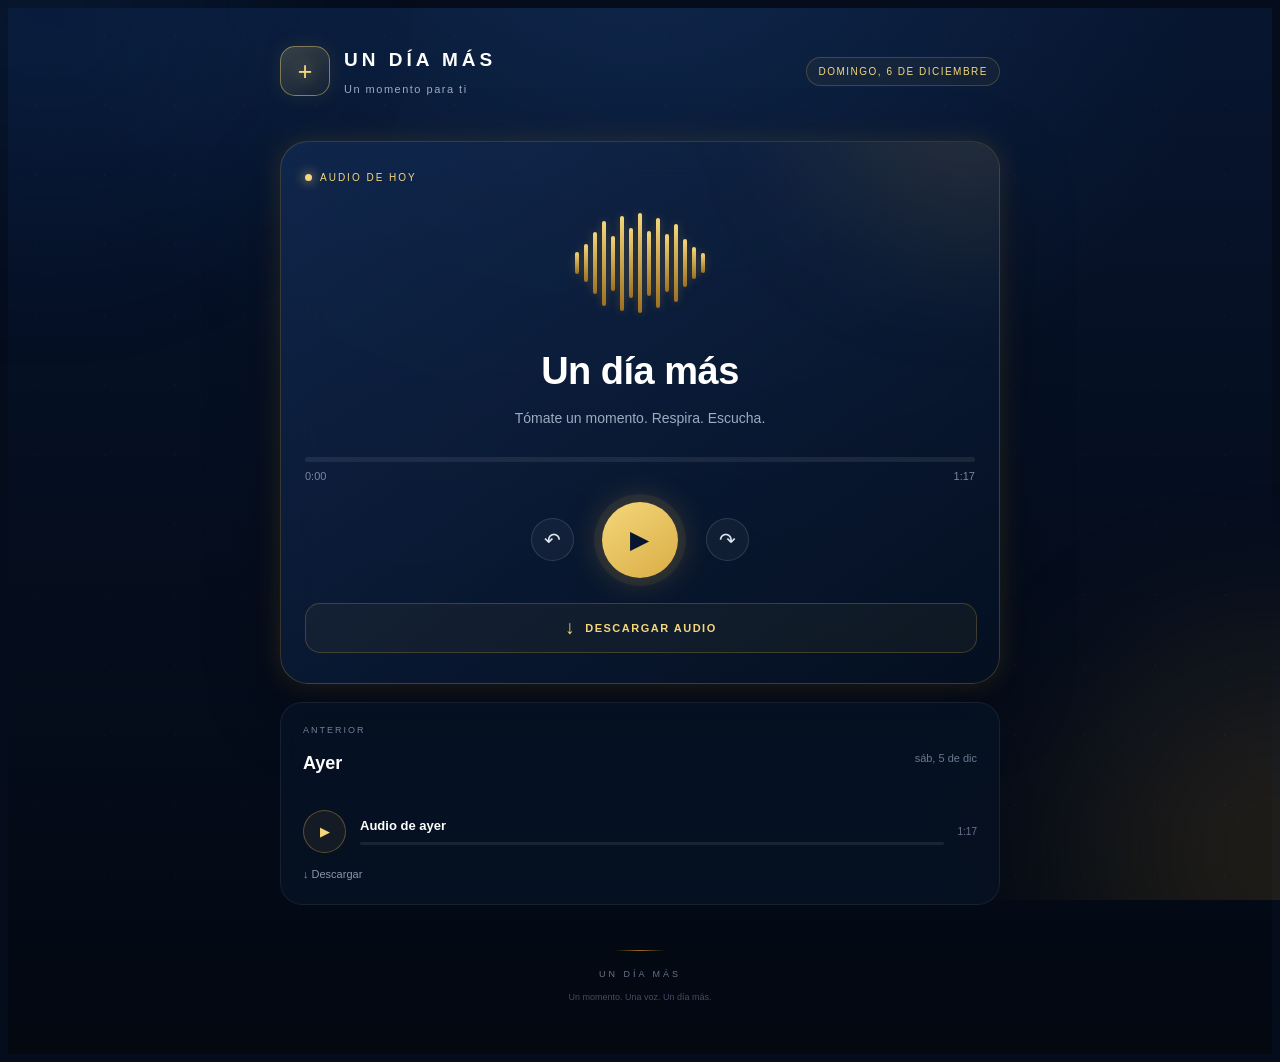
==== commit b9639b86: "Clean up index.html by removing code block Removed code block formatting from HTML file." ====
--- a/index.html
+++ b/index.html
@@ -1,4 +1,3 @@
-```html
 <!DOCTYPE html>
 <html lang="es">
 <head>
@@ -309,4 +308,4 @@
 
 </body>
 </html>
-```
+
--- a/style.css
+++ b/style.css
@@ -1,1150 +1,435 @@
 ```css
 /* =========================================================
-   UDM — UN DÍA MÁS
-   DISEÑO FUTURISTA
-========================================================= */
+   UN DÍA MÁS
+   STYLE.CSS
+   Diseño futurista — Azul oscuro + Dorado
+   ========================================================= */
 
 * {
-    box-sizing: border-box;
     margin: 0;
     padding: 0;
-}
-
+    box-sizing: border-box;
+}
 
 :root {
-
-    --blue-1: #020817;
-    --blue-2: #06152f;
-    --blue-3: #0a2450;
-
-    --gold: #d8ad4a;
-    --gold-light: #ffe29a;
-    --gold-dark: #8d6a1f;
-
-    --white: #f5f8ff;
-    --muted: #91a0bb;
-
+    --bg-main: #050d1d;
+    --bg-secondary: #07152f;
+    --bg-card: rgba(10, 27, 55, 0.72);
+
+    --gold: #d9ad45;
+    --gold-light: #f5d77b;
+    --gold-dark: #9c7020;
+
+    --blue-light: #163c70;
+
+    --text: #ffffff;
+    --text-soft: #9eabc1;
+
+    --border: rgba(217, 173, 69, 0.25);
+
+    --shadow-gold:
+        0 0 25px rgba(217, 173, 69, 0.15);
+
+    --radius: 28px;
 }
 
 
 /* =========================================================
    BODY
-========================================================= */
-
-html,
+   ========================================================= */
+
+html {
+    min-height: 100%;
+    background: var(--bg-main);
+}
+
 body {
-
-    width: 100%;
-    min-height: 100%;
+    min-height: 100vh;
 
     font-family:
-        Arial,
-        Helvetica,
+        Inter,
+        -apple-system,
+        BlinkMacSystemFont,
+        "Segoe UI",
         sans-serif;
 
+    color: var(--text);
+
     background:
         radial-gradient(
-            circle at 50% 20%,
-            #102e60 0%,
-            var(--blue-2) 35%,
-            var(--blue-1) 75%
+            circle at 50% -10%,
+            rgba(24, 61, 112, 0.45),
+            transparent 45%
+        ),
+        linear-gradient(
+            180deg,
+            #07152f 0%,
+            #050d1d 55%,
+            #030811 100%
         );
 
-    color: var(--white);
-
-}
-
-
-body {
+    overflow-x: hidden;
+}
+
+
+/* =========================================================
+   FONDO
+   ========================================================= */
+
+.background {
+    position: fixed;
+
+    inset: 0;
+
+    pointer-events: none;
 
     overflow: hidden;
 
-}
-
-
-/* =========================================================
-   INTRO
-========================================================= */
-
-#intro {
-
-    position: fixed;
+    z-index: 0;
+}
+
+
+.glow {
+    position: absolute;
+
+    width: 400px;
+    height: 400px;
+
+    border-radius: 50%;
+
+    filter: blur(100px);
+
+    opacity: 0.16;
+}
+
+
+.glow-1 {
+    top: -200px;
+    left: -150px;
+
+    background: #174b91;
+}
+
+
+.glow-2 {
+    right: -200px;
+    bottom: -150px;
+
+    background: #b88728;
+}
+
+
+/* =========================================================
+   PARTÍCULAS
+   ========================================================= */
+
+.particles {
+    position: absolute;
 
     inset: 0;
 
-    z-index: 9999;
-
-    display: flex;
-
-    align-items: center;
-
-    justify-content: center;
-
-    overflow: hidden;
-
-    background:
+    background-image:
         radial-gradient(
-            circle at center,
-            #102b58 0%,
-            #06152d 45%,
-            #020817 100%
-        );
-
-}
-
-
-/* =========================================================
-   FONDO INTRO
-========================================================= */
-
-.intro-background {
-
-    position: absolute;
-
-    inset: 0;
-
-    overflow: hidden;
-
-}
-
-
-.grid {
-
-    position: absolute;
-
-    inset: -50%;
-
-    background-image:
-
-        linear-gradient(
-            rgba(216, 173, 74, 0.06) 1px,
-            transparent 1px
-        ),
-
-        linear-gradient(
-            90deg,
-            rgba(216, 173, 74, 0.06) 1px,
+            rgba(255,255,255,0.25) 1px,
             transparent 1px
         );
 
-    background-size: 60px 60px;
-
-    transform:
-        perspective(500px)
-        rotateX(60deg);
-
-    animation:
-        gridMove 8s linear infinite;
-
-}
-
-
-@keyframes gridMove {
+    background-size: 70px 70px;
+
+    opacity: 0.08;
+
+    animation: particlesMove 30s linear infinite;
+}
+
+
+@keyframes particlesMove {
 
     from {
-        transform:
-            perspective(500px)
-            rotateX(60deg)
-            translateY(0);
+        transform: translateY(0);
     }
 
     to {
-        transform:
-            perspective(500px)
-            rotateX(60deg)
-            translateY(60px);
-    }
-
-}
-
-
-.blue-glow {
-
-    position: absolute;
-
-    width: 650px;
-    height: 650px;
-
-    left: 50%;
-    top: 50%;
-
-    transform: translate(-50%, -50%);
-
-    background:
-        radial-gradient(
-            circle,
-            rgba(35, 108, 210, 0.28),
-            transparent 68%
+        transform: translateY(70px);
+    }
+
+}
+
+
+/* =========================================================
+   APP
+   ========================================================= */
+
+.app {
+    position: relative;
+
+    z-index: 1;
+
+    width: 100%;
+    max-width: 720px;
+
+    margin: auto;
+
+    padding:
+        28px
+        20px
+        40px;
+}
+
+
+/* =========================================================
+   HEADER
+   ========================================================= */
+
+.header {
+
+    display: flex;
+
+    align-items: center;
+
+    justify-content: space-between;
+
+    gap: 20px;
+
+    margin-bottom: 35px;
+}
+
+
+.brand {
+
+    display: flex;
+
+    align-items: center;
+
+    gap: 14px;
+}
+
+
+.brand-icon {
+
+    width: 48px;
+    height: 48px;
+
+    border-radius: 15px;
+
+    display: flex;
+
+    align-items: center;
+    justify-content: center;
+
+    background:
+        linear-gradient(
+            145deg,
+            rgba(245, 215, 123, 0.2),
+            rgba(156, 112, 32, 0.08)
         );
-
-    filter: blur(15px);
-
-}
-
-
-.gold-glow {
-
-    position: absolute;
-
-    width: 400px;
-    height: 400px;
-
-    left: 50%;
-    top: 50%;
-
-    transform: translate(-50%, -50%);
-
-    background:
-        radial-gradient(
-            circle,
-            rgba(216, 173, 74, 0.15),
-            transparent 68%
-        );
-
-    filter: blur(20px);
-
-}
-
-
-/* =========================================================
-   ESTRELLAS
-========================================================= */
-
-.stars {
-
-    position: absolute;
-
-    inset: 0;
-
-    background-image:
-
-        radial-gradient(
-            circle,
-            rgba(255,255,255,.7) 1px,
-            transparent 1px
-        );
-
-    background-size: 130px 130px;
-
-    opacity: .25;
-
-}
-
-
-/* =========================================================
-   PARTICULAS
-========================================================= */
-
-.particles {
-
-    position: absolute;
-
-    inset: 0;
-
-}
-
-
-.particles span {
-
-    position: absolute;
-
-    width: 4px;
-    height: 4px;
-
-    border-radius: 50%;
-
-    background: var(--gold-light);
-
-    box-shadow:
-        0 0 12px var(--gold);
-
-    opacity: .5;
-
-    animation:
-        particleFloat
-        6s
-        infinite
-        ease-in-out;
-
-}
-
-
-.particles span:nth-child(1) {
-    left: 12%;
-    top: 20%;
-}
-
-.particles span:nth-child(2) {
-    left: 25%;
-    top: 70%;
-}
-
-.particles span:nth-child(3) {
-    left: 40%;
-    top: 15%;
-}
-
-.particles span:nth-child(4) {
-    left: 58%;
-    top: 78%;
-}
-
-.particles span:nth-child(5) {
-    left: 75%;
-    top: 25%;
-}
-
-.particles span:nth-child(6) {
-    left: 87%;
-    top: 60%;
-}
-
-.particles span:nth-child(7) {
-    left: 15%;
-    top: 48%;
-}
-
-.particles span:nth-child(8) {
-    left: 34%;
-    top: 88%;
-}
-
-.particles span:nth-child(9) {
-    left: 70%;
-    top: 10%;
-}
-
-.particles span:nth-child(10) {
-    left: 92%;
-    top: 38%;
-}
-
-.particles span:nth-child(11) {
-    left: 52%;
-    top: 30%;
-}
-
-.particles span:nth-child(12) {
-    left: 8%;
-    top: 82%;
-}
-
-
-@keyframes particleFloat {
-
-    0%,
-    100% {
-        transform: translateY(0);
-        opacity: .2;
-    }
-
-    50% {
-        transform: translateY(-25px);
-        opacity: .8;
-    }
-
-}
-
-
-/* =========================================================
-   CENTRO INTRO
-========================================================= */
-
-.intro-center {
-
-    position: relative;
-
-    z-index: 5;
-
-    display: flex;
-
-    flex-direction: column;
-
-    align-items: center;
-
-}
-
-
-.loader {
-
-    position: relative;
-
-    width: 220px;
-    height: 220px;
-
-}
-
-
-.outer-ring {
-
-    position: absolute;
-
-    inset: 0;
-
-    border-radius: 50%;
 
     border:
         1px solid
-        rgba(216,173,74,.35);
+        rgba(245, 215, 123, 0.45);
 
     box-shadow:
-        0 0 35px rgba(216,173,74,.12);
-
-}
-
-
-.tech-ring {
-
-    position: absolute;
-
-    inset: 15px;
-
-    border-radius: 50%;
-
-    border:
-        1px dashed
-        rgba(216,173,74,.4);
-
-    animation:
-        spin 15s linear infinite;
-
-}
-
-
-@keyframes spin {
-
-    to {
-        transform: rotate(360deg);
-    }
-
-}
-
-
-.tech-mark {
-
-    position: absolute;
-
-    width: 10px;
-    height: 2px;
-
-    background: var(--gold);
-
-}
-
-
-.mark-1 {
-    top: 50%;
-    left: -5px;
-}
-
-.mark-2 {
-    top: 50%;
-    right: -5px;
-}
-
-.mark-3 {
-    top: -5px;
-    left: 50%;
-    transform: rotate(90deg);
-}
-
-.mark-4 {
-    bottom: -5px;
-    left: 50%;
-    transform: rotate(90deg);
-}
-
-
-.loading-circle {
-
-    position: absolute;
-
-    inset: 30px;
-
-    border-radius: 50%;
-
-    border:
-        3px solid
-        rgba(255,255,255,.06);
-
-    border-top-color:
-        var(--gold);
-
-    border-right-color:
-        var(--gold-light);
-
-    animation:
-        spin 2s linear infinite;
-
-}
-
-
-.orbit-point {
-
-    position: absolute;
-
-    width: 9px;
-    height: 9px;
-
-    top: 17px;
-    left: 50%;
-
-    margin-left: -4px;
-
-    border-radius: 50%;
-
-    background: var(--gold-light);
-
-    box-shadow:
-        0 0 20px var(--gold);
-
-    animation:
-        orbit 3s linear infinite;
-
-}
-
-
-@keyframes orbit {
-
-    to {
-        transform: rotate(360deg);
-    }
-
-}
-
-
-.loader-center {
-
-    position: absolute;
-
-    inset: 55px;
-
-    border-radius: 50%;
-
-    display: flex;
-
-    align-items: center;
-
-    justify-content: center;
-
-    background:
-        radial-gradient(
-            circle,
-            #173967,
-            #07162d
-        );
+        0 0 20px
+        rgba(217, 173, 69, 0.12);
+
+    backdrop-filter: blur(10px);
+}
+
+
+.brand-icon span {
+
+    font-size: 25px;
+
+    color: var(--gold-light);
+
+    text-shadow:
+        0 0 15px
+        rgba(245, 215, 123, 0.6);
+}
+
+
+.brand-text h1 {
+
+    font-size: 19px;
+
+    letter-spacing: 4px;
+
+    font-weight: 700;
+
+    color: white;
+}
+
+
+.brand-text p {
+
+    margin-top: 3px;
+
+    font-size: 11px;
+
+    letter-spacing: 1.5px;
+
+    color: var(--text-soft);
+}
+
+
+.date {
+
+    font-size: 10px;
+
+    letter-spacing: 1.5px;
+
+    color: var(--gold-light);
+
+    padding: 8px 11px;
 
     border:
         1px solid
-        rgba(216,173,74,.35);
-
-    box-shadow:
-        inset 0 0 30px rgba(0,0,0,.4),
-        0 0 35px rgba(23,91,180,.25);
-
-}
-
-
-.udm {
-
-    color: var(--gold-light);
-
-    font-size: 27px;
-
-    font-weight: 700;
-
-    letter-spacing: 5px;
-
-}
-
-
-.loading-text {
-
-    margin-top: 25px;
-
-    color: var(--muted);
-
-    font-size: 11px;
-
-    letter-spacing: 5px;
-
-}
-
-
-.brand-reveal {
-
-    position: absolute;
-
-    z-index: 10;
-
-    opacity: 0;
-
-    transform: scale(.85);
-
-    text-align: center;
-
-}
-
-
-.brand-title {
-
-    color: var(--gold-light);
-
-    font-size: clamp(
-        34px,
-        7vw,
-        70px
-    );
-
-    font-weight: 700;
-
-    letter-spacing: 12px;
-
-    text-shadow:
-        0 0 30px rgba(216,173,74,.35);
-
-}
-
-
-.brand-line {
-
-    width: 0;
-
-    height: 1px;
-
-    margin: 18px auto 0;
-
-    background:
-        linear-gradient(
-            90deg,
-            transparent,
-            var(--gold),
-            transparent
-        );
-
-}
-
-
-#intro.reveal .intro-center {
-
-    opacity: 0;
-
-    transform: scale(1.15);
-
-    transition:
-        opacity 1s ease,
-        transform 1s ease;
-
-}
-
-
-#intro.reveal .brand-reveal {
-
-    opacity: 1;
-
-    transform: scale(1);
-
-    transition:
-        opacity 1s ease,
-        transform 1s ease;
-
-}
-
-
-#intro.reveal .brand-line {
-
-    width: 280px;
-
-    transition:
-        width 1.5s ease
-        .4s;
-
-}
-
-
-/* =========================================================
-   APP
-========================================================= */
-
-#app {
-
-    min-height: 100vh;
-
-    opacity: 0;
-
-    overflow-y: auto;
-
-    background:
-
-        radial-gradient(
-            circle at 50% 30%,
-            rgba(25,75,145,.25),
-            transparent 35%
-        ),
-
-        linear-gradient(
-            180deg,
-            #07152d,
-            #020817
-        );
-
-}
-
-
-/* =========================================================
-   HEADER
-========================================================= */
-
-.app-header {
-
-    height: 76px;
-
-    padding:
-        0 7%;
-
-    display: flex;
-
-    align-items: center;
-
-    gap: 15px;
-
-    border-bottom:
-        1px solid
-        rgba(216,173,74,.12);
-
-    background:
-        rgba(3,12,27,.72);
-
-    backdrop-filter:
-        blur(15px);
-
-}
-
-
-.header-logo {
-
-    width: 43px;
-    height: 43px;
-
-    border-radius: 13px;
-
-    display: flex;
-
-    align-items: center;
-    justify-content: center;
+        var(--border);
+
+    border-radius: 20px;
+
+    background:
+        rgba(217, 173, 69, 0.05);
+}
+
+
+/* =========================================================
+   AUDIO CARD
+   ========================================================= */
+
+.audio-card {
+
+    position: relative;
+
+    overflow: hidden;
+
+    padding: 30px 24px;
+
+    border-radius: var(--radius);
 
     background:
         linear-gradient(
             145deg,
-            #dcb45b,
-            #8b681e
+            rgba(18, 42, 82, 0.78),
+            rgba(5, 16, 34, 0.82)
         );
-
-    color: #071226;
-
-    font-size: 12px;
-
-    font-weight: 800;
-
-    letter-spacing: 2px;
-
-    box-shadow:
-        0 0 25px
-        rgba(216,173,74,.18);
-
-}
-
-
-.header-brand {
-
-    flex: 1;
-
-}
-
-
-.header-title {
-
-    font-size: 15px;
-
-    font-weight: 700;
-
-    letter-spacing: 4px;
-
-}
-
-
-.header-subtitle {
-
-    margin-top: 3px;
-
-    color: var(--muted);
-
-    font-size: 10px;
-
-    letter-spacing: 1px;
-
-}
-
-
-.header-status {
-
-    display: flex;
-
-    align-items: center;
-
-    gap: 7px;
-
-    color: #7f91ad;
-
-    font-size: 9px;
-
-    letter-spacing: 2px;
-
-}
-
-
-.status-dot {
-
-    width: 6px;
-    height: 6px;
-
-    border-radius: 50%;
-
-    background: #8ed36d;
-
-    box-shadow:
-        0 0 10px #8ed36d;
-
-}
-
-
-/* =========================================================
-   CONTENIDO
-========================================================= */
-
-.app-content {
-
-    width: min(
-        760px,
-        92%
-    );
-
-    margin: 0 auto;
-
-    padding:
-        45px 0 20px;
-
-}
-
-
-.today-label {
-
-    display: flex;
-
-    align-items: center;
-
-    justify-content: center;
-
-    gap: 15px;
-
-    color: var(--gold-light);
-
-    font-size: 10px;
-
-    letter-spacing: 4px;
-
-}
-
-
-.today-line {
-
-    width: 35px;
-
-    height: 1px;
-
-    background:
-        rgba(216,173,74,.5);
-
-}
-
-
-.today-date {
-
-    margin-top: 10px;
-
-    text-align: center;
-
-    color: var(--muted);
-
-    font-size: 10px;
-
-    letter-spacing: 3px;
-
-}
-
-
-/* =========================================================
-   PLAYER
-========================================================= */
-
-.audio-player {
-
-    position: relative;
-
-    margin-top: 25px;
-
-    padding:
-        25px 35px 35px;
 
     border:
         1px solid
-        rgba(216,173,74,.18);
-
-    border-radius: 32px;
-
-    overflow: hidden;
-
-    background:
-
-        radial-gradient(
-            circle at 50% 18%,
-            rgba(27,78,148,.35),
-            transparent 35%
-        ),
-
-        rgba(5,15,34,.76);
+        rgba(217, 173, 69, 0.23);
 
     box-shadow:
-
-        0 30px 80px
-        rgba(0,0,0,.35),
-
-        inset 0 0 50px
-        rgba(28,81,154,.08);
-
-    backdrop-filter:
-        blur(18px);
-
-}
-
-
-.player-halo {
+        var(--shadow-gold),
+        0 25px 70px
+        rgba(0, 0, 0, 0.35);
+
+    backdrop-filter: blur(25px);
+}
+
+
+.card-glow {
 
     position: absolute;
 
-    width: 380px;
-    height: 380px;
-
-    left: 50%;
-    top: -100px;
-
-    transform: translateX(-50%);
+    width: 300px;
+    height: 300px;
+
+    top: -200px;
+    right: -120px;
 
     border-radius: 50%;
 
     background:
-        radial-gradient(
-            circle,
-            rgba(216,173,74,.11),
-            transparent 65%
-        );
-
-    filter: blur(20px);
+        rgba(217, 173, 69, 0.12);
+
+    filter: blur(70px);
 
     pointer-events: none;
+}
+
+
+/* =========================================================
+   LABEL
+   ========================================================= */
+
+.today-label {
+
+    position: relative;
+
+    display: flex;
+
+    align-items: center;
+
+    gap: 8px;
+
+    font-size: 10px;
+
+    letter-spacing: 2px;
+
+    color: var(--gold-light);
+
+    margin-bottom: 25px;
+}
+
+
+.status-dot {
+
+    width: 7px;
+    height: 7px;
+
+    border-radius: 50%;
+
+    background: var(--gold-light);
+
+    box-shadow:
+        0 0 12px
+        var(--gold-light);
+
+    animation: pulseDot 2s infinite;
+}
+
+
+@keyframes pulseDot {
+
+    0%, 100% {
+        opacity: 1;
+        transform: scale(1);
+    }
+
+    50% {
+        opacity: 0.45;
+        transform: scale(0.75);
+    }
 
 }
 
 
 /* =========================================================
    VISUALIZADOR
-========================================================= */
-
-.audio-visualizer {
-
-    position: relative;
-
-    width: 310px;
-    height: 310px;
-
-    margin:
-        0 auto 10px;
+   ========================================================= */
+
+.visualizer {
+
+    height: 110px;
 
     display: flex;
 
     align-items: center;
+
     justify-content: center;
 
-}
-
-
-.visual-ring {
-
-    position: absolute;
-
-    border-radius: 50%;
-
-    pointer-events: none;
-
-}
-
-
-.ring-1 {
-
-    inset: 23px;
-
-    border:
-        1px solid
-        rgba(216,173,74,.35);
-
-    box-shadow:
-        0 0 25px
-        rgba(216,173,74,.12);
-
-    animation:
-        ringPulse 3s ease-in-out infinite;
-
-}
-
-
-.ring-2 {
-
-    inset: 43px;
-
-    border:
-        1px solid
-        rgba(61,135,220,.4);
-
-    animation:
-        ringPulse 3s ease-in-out
-        .8s infinite;
-
-}
-
-
-.ring-3 {
-
-    inset: 62px;
-
-    border:
-        1px dashed
-        rgba(216,173,74,.3);
-
-    animation:
-        spin 18s linear infinite;
-
-}
-
-
-@keyframes ringPulse {
-
-    0%,
-    100% {
-        transform: scale(.96);
-        opacity: .55;
-    }
-
-    50% {
-        transform: scale(1.04);
-        opacity: 1;
-    }
-
-}
-
-
-/* =========================================================
-   ONDAS
-========================================================= */
-
-.wave {
-
-    position: absolute;
-
-    border-radius: 50%;
-
-    border:
-        1px solid
-        rgba(216,173,74,.14);
-
-    animation:
-        wavePulse 3.5s ease-out infinite;
-
-}
-
-
-.wave-1 {
-    width: 170px;
-    height: 170px;
-}
-
-.wave-2 {
-
-    width: 220px;
-    height: 220px;
-
-    animation-delay: 1s;
-
-}
-
-.wave-3 {
-
-    width: 270px;
-    height: 270px;
-
-    animation-delay: 2s;
-
-}
-
-
-@keyframes wavePulse {
-
-    0% {
-        transform: scale(.75);
-        opacity: 0;
-    }
-
-    35% {
-        opacity: .7;
-    }
-
-    100% {
-        transform: scale(1.15);
-        opacity: 0;
-    }
-
-}
-
-
-/* =========================================================
-   BARRAS DE AUDIO
-========================================================= */
-
-.audio-bars {
-
-    position: absolute;
-
-    inset: 0;
-
-    display: flex;
-
-    align-items: center;
-
-    justify-content: center;
-
-    gap: 4px;
-
-}
-
-
-.audio-bars span {
-
-    position: absolute;
-
-    width: 3px;
-
-    height: 22px;
-
-    border-radius: 5px;
+    gap: 5px;
+
+    margin: 5px 0 25px;
+}
+
+
+.visualizer span {
+
+    width: 4px;
+
+    min-height: 12px;
+
+    border-radius: 10px;
 
     background:
         linear-gradient(
@@ -1153,340 +438,220 @@
             var(--gold-dark)
         );
 
-    transform-origin:
-        center 130px;
-
     box-shadow:
-        0 0 8px
-        rgba(216,173,74,.35);
-
-}
-
-
-/* posiciones circulares */
-
-.audio-bars span:nth-child(1) {
-    transform: rotate(0deg);
-}
-
-.audio-bars span:nth-child(2) {
-    transform: rotate(15deg);
-}
-
-.audio-bars span:nth-child(3) {
-    transform: rotate(30deg);
-}
-
-.audio-bars span:nth-child(4) {
-    transform: rotate(45deg);
-}
-
-.audio-bars span:nth-child(5) {
-    transform: rotate(60deg);
-}
-
-.audio-bars span:nth-child(6) {
-    transform: rotate(75deg);
-}
-
-.audio-bars span:nth-child(7) {
-    transform: rotate(90deg);
-}
-
-.audio-bars span:nth-child(8) {
-    transform: rotate(105deg);
-}
-
-.audio-bars span:nth-child(9) {
-    transform: rotate(120deg);
-}
-
-.audio-bars span:nth-child(10) {
-    transform: rotate(135deg);
-}
-
-.audio-bars span:nth-child(11) {
-    transform: rotate(150deg);
-}
-
-.audio-bars span:nth-child(12) {
-    transform: rotate(165deg);
-}
-
-.audio-bars span:nth-child(13) {
-    transform: rotate(180deg);
-}
-
-.audio-bars span:nth-child(14) {
-    transform: rotate(195deg);
-}
-
-.audio-bars span:nth-child(15) {
-    transform: rotate(210deg);
-}
-
-.audio-bars span:nth-child(16) {
-    transform: rotate(225deg);
-}
-
-.audio-bars span:nth-child(17) {
-    transform: rotate(240deg);
-}
-
-.audio-bars span:nth-child(18) {
-    transform: rotate(255deg);
-}
-
-.audio-bars span:nth-child(19) {
-    transform: rotate(270deg);
-}
-
-.audio-bars span:nth-child(20) {
-    transform: rotate(285deg);
-}
-
-.audio-bars span:nth-child(21) {
-    transform: rotate(300deg);
-}
-
-.audio-bars span:nth-child(22) {
-    transform: rotate(315deg);
-}
-
-.audio-bars span:nth-child(23) {
-    transform: rotate(330deg);
-}
-
-.audio-bars span:nth-child(24) {
-    transform: rotate(345deg);
-}
-
-
-/* =========================================================
-   BOTÓN CENTRAL
-========================================================= */
-
-.main-play {
+        0 0 10px
+        rgba(217, 173, 69, 0.3);
+
+    animation:
+        wave 1.3s ease-in-out infinite;
+
+    animation-play-state: paused;
+}
+
+
+.visualizer span:nth-child(1) {
+    height: 22px;
+    animation-delay: -0.1s;
+}
+
+.visualizer span:nth-child(2) {
+    height: 38px;
+    animation-delay: -0.3s;
+}
+
+.visualizer span:nth-child(3) {
+    height: 62px;
+    animation-delay: -0.5s;
+}
+
+.visualizer span:nth-child(4) {
+    height: 85px;
+    animation-delay: -0.7s;
+}
+
+.visualizer span:nth-child(5) {
+    height: 55px;
+    animation-delay: -0.2s;
+}
+
+.visualizer span:nth-child(6) {
+    height: 95px;
+    animation-delay: -0.6s;
+}
+
+.visualizer span:nth-child(7) {
+    height: 70px;
+    animation-delay: -0.4s;
+}
+
+.visualizer span:nth-child(8) {
+    height: 100px;
+    animation-delay: -0.8s;
+}
+
+.visualizer span:nth-child(9) {
+    height: 65px;
+    animation-delay: -0.5s;
+}
+
+.visualizer span:nth-child(10) {
+    height: 90px;
+    animation-delay: -0.3s;
+}
+
+.visualizer span:nth-child(11) {
+    height: 58px;
+    animation-delay: -0.7s;
+}
+
+.visualizer span:nth-child(12) {
+    height: 78px;
+    animation-delay: -0.1s;
+}
+
+.visualizer span:nth-child(13) {
+    height: 48px;
+    animation-delay: -0.6s;
+}
+
+.visualizer span:nth-child(14) {
+    height: 32px;
+    animation-delay: -0.4s;
+}
+
+.visualizer span:nth-child(15) {
+    height: 20px;
+    animation-delay: -0.2s;
+}
+
+
+.audio-card.playing .visualizer span {
+    animation-play-state: running;
+}
+
+
+@keyframes wave {
+
+    0%, 100% {
+        transform: scaleY(0.45);
+        opacity: 0.55;
+    }
+
+    50% {
+        transform: scaleY(1);
+        opacity: 1;
+    }
+
+}
+
+
+/* =========================================================
+   INFORMACIÓN
+   ========================================================= */
+
+.audio-info {
+
+    text-align: center;
+
+    margin-bottom: 28px;
+}
+
+
+.audio-info h2 {
+
+    font-size: clamp(27px, 6vw, 38px);
+
+    line-height: 1.15;
+
+    font-weight: 700;
+
+    letter-spacing: -0.5px;
+
+    margin-bottom: 9px;
+}
+
+
+.audio-info p {
+
+    color: var(--text-soft);
+
+    font-size: 14px;
+
+    line-height: 1.5;
+}
+
+
+/* =========================================================
+   PROGRESO
+   ========================================================= */
+
+.progress-container {
+
+    margin-bottom: 20px;
+}
+
+
+.progress-bar {
 
     position: relative;
 
-    z-index: 5;
-
-    width: 105px;
-    height: 105px;
-
-    border-radius: 50%;
-
-    border:
-        2px solid
-        rgba(255,226,154,.8);
+    width: 100%;
+
+    height: 5px;
+
+    border-radius: 10px;
+
+    background:
+        rgba(255,255,255,0.08);
+
+    overflow: hidden;
 
     cursor: pointer;
-
-    background:
-
-        radial-gradient(
-            circle at 35% 30%,
-            #fff0bd,
-            #d4aa4b 55%,
-            #7e5d1c
-        );
-
-    color: #061126;
-
-    font-size: 28px;
-
-    padding-left: 6px;
-
-    box-shadow:
-
-        0 0 0 8px
-        rgba(216,173,74,.07),
-
-        0 0 45px
-        rgba(216,173,74,.35);
-
-    transition:
-        transform .25s ease,
-        box-shadow .25s ease;
-
-}
-
-
-.main-play:hover {
-
-    transform: scale(1.07);
-
-    box-shadow:
-
-        0 0 0 12px
-        rgba(216,173,74,.08),
-
-        0 0 65px
-        rgba(216,173,74,.5);
-
-}
-
-
-.main-play:active {
-
-    transform: scale(.96);
-
-}
-
-
-/* =========================================================
-   INFORMACIÓN AUDIO
-========================================================= */
-
-.audio-info {
-
-    position: relative;
-
-    text-align: center;
-
-}
-
-
-.audio-type {
-
-    color: var(--gold);
-
-    font-size: 9px;
-
-    letter-spacing: 4px;
-
-}
-
-
-.audio-info h1 {
-
-    margin-top: 9px;
-
-    font-size:
-        clamp(
-            25px,
-            5vw,
-            34px
-        );
-
-    font-weight: 500;
-
-    letter-spacing: -.5px;
-
-}
-
-
-.audio-info p {
-
-    max-width: 520px;
-
-    margin:
-        10px auto 0;
-
-    color: var(--muted);
-
-    font-size: 14px;
-
-    line-height: 1.7;
-
-}
-
-
-/* =========================================================
-   TIEMPO
-========================================================= */
-
-.time-row {
-
-    display: flex;
-
-    justify-content: space-between;
-
-    margin-top: 27px;
-
-    color: #9aa8bf;
-
-    font-size: 10px;
-
-    font-variant-numeric:
-        tabular-nums;
-
-}
-
-
-/* =========================================================
-   BARRA
-========================================================= */
-
-.progress-track {
-
-    position: relative;
-
-    width: 100%;
-
-    height: 5px;
-
-    margin-top: 8px;
-
-    border-radius: 10px;
-
-    background:
-        rgba(255,255,255,.08);
-
-    cursor: pointer;
-
-}
-
-
-.progress-fill {
+}
+
+
+.progress {
 
     width: 0%;
 
     height: 100%;
 
-    border-radius: 10px;
+    border-radius: inherit;
 
     background:
         linear-gradient(
             90deg,
-            #9b741f,
+            var(--gold-dark),
             var(--gold-light)
         );
 
-}
-
-
-.progress-dot {
-
-    position: absolute;
-
-    top: 50%;
-
-    left: 0%;
-
-    width: 13px;
-    height: 13px;
-
-    transform:
-        translate(-50%, -50%);
-
-    border-radius: 50%;
-
-    background: var(--gold-light);
-
     box-shadow:
-        0 0 15px
-        rgba(216,173,74,.8);
-
+        0 0 12px
+        rgba(245, 215, 123, 0.5);
+
+    transition: width 0.1s linear;
+}
+
+
+.time {
+
+    display: flex;
+
+    justify-content: space-between;
+
+    margin-top: 8px;
+
+    color: #78879e;
+
+    font-size: 11px;
 }
 
 
 /* =========================================================
    CONTROLES
-========================================================= */
-
-.player-controls {
+   ========================================================= */
+
+.controls {
 
     display: flex;
 
@@ -1494,529 +659,530 @@
 
     justify-content: center;
 
-    gap: 35px;
-
-    margin-top: 27px;
-
-}
-
-
-.round-control {
-
-    position: relative;
-
-    width: 48px;
-    height: 48px;
+    gap: 28px;
+
+    margin-bottom: 25px;
+}
+
+
+.control-button {
+
+    width: 43px;
+    height: 43px;
 
     border-radius: 50%;
 
     border:
         1px solid
-        rgba(216,173,74,.2);
-
-    background:
-        rgba(255,255,255,.035);
-
-    color: var(--white);
+        rgba(255,255,255,0.12);
+
+    background:
+        rgba(255,255,255,0.04);
+
+    color: #dce3ee;
+
+    font-size: 20px;
 
     cursor: pointer;
 
-}
-
-
-.control-icon {
-
-    font-size: 22px;
-
-}
-
-
-.round-control small {
-
-    position: absolute;
-
-    bottom: 8px;
-
-    left: 50%;
-
-    transform: translateX(-50%);
-
-    font-size: 7px;
+    transition:
+        transform 0.2s,
+        background 0.2s,
+        border 0.2s;
+}
+
+
+.control-button:hover {
+
+    transform: scale(1.08);
+
+    border-color:
+        rgba(217,173,69,0.5);
+
+    background:
+        rgba(217,173,69,0.08);
+}
+
+
+.play-button {
+
+    width: 76px;
+    height: 76px;
+
+    border-radius: 50%;
+
+    border: none;
+
+    cursor: pointer;
+
+    color: #07152f;
+
+    font-size: 25px;
+
+    padding-left: 4px;
+
+    background:
+        linear-gradient(
+            145deg,
+            var(--gold-light),
+            var(--gold)
+        );
+
+    box-shadow:
+        0 0 0 8px
+        rgba(217,173,69,0.07),
+
+        0 0 35px
+        rgba(217,173,69,0.3);
+
+    transition:
+        transform 0.2s,
+        box-shadow 0.2s;
+}
+
+
+.play-button:hover {
+
+    transform: scale(1.07);
+
+    box-shadow:
+        0 0 0 10px
+        rgba(217,173,69,0.08),
+
+        0 0 45px
+        rgba(217,173,69,0.45);
+}
+
+
+.play-button:active {
+
+    transform: scale(0.96);
+}
+
+
+/* =========================================================
+   DESCARGA
+   ========================================================= */
+
+.download-button {
+
+    display: flex;
+
+    align-items: center;
+
+    justify-content: center;
+
+    gap: 9px;
+
+    width: 100%;
+
+    min-height: 48px;
+
+    border-radius: 15px;
+
+    text-decoration: none;
 
     color: var(--gold-light);
 
-}
-
-
-.center-control {
-
-    width: 64px;
-    height: 64px;
-
-    border-radius: 50%;
+    font-size: 11px;
+
+    font-weight: 700;
+
+    letter-spacing: 1.5px;
 
     border:
         1px solid
-        rgba(255,226,154,.65);
-
-    background:
-        linear-gradient(
-            145deg,
-            #dcb45b,
-            #8d681f
-        );
-
-    color: #061126;
-
-    font-size: 20px;
-
-    cursor: pointer;
-
-    box-shadow:
-        0 0 25px
-        rgba(216,173,74,.25);
-
-}
-
-
-/* =========================================================
-   DESCARGA
-========================================================= */
-
-.download-button {
-
-    display: flex;
-
-    align-items: center;
-
-    justify-content: center;
-
-    gap: 10px;
-
-    width: 100%;
-
-    margin-top: 30px;
-
-    padding: 13px;
+        rgba(217,173,69,0.25);
+
+    background:
+        rgba(217,173,69,0.05);
+
+    transition:
+        background 0.2s,
+        transform 0.2s,
+        border 0.2s;
+}
+
+
+.download-button:hover {
+
+    background:
+        rgba(217,173,69,0.12);
+
+    border-color:
+        rgba(217,173,69,0.5);
+
+    transform: translateY(-1px);
+}
+
+
+.download-icon {
+
+    font-size: 19px;
+
+    line-height: 1;
+}
+
+
+/* =========================================================
+   AYER
+   ========================================================= */
+
+.yesterday-card {
+
+    margin-top: 18px;
+
+    padding: 22px;
+
+    border-radius: 22px;
+
+    background:
+        rgba(8, 22, 45, 0.55);
 
     border:
         1px solid
-        rgba(216,173,74,.2);
-
-    border-radius: 14px;
-
-    background:
-        rgba(216,173,74,.045);
-
-    color: var(--gold-light);
-
-    font-size: 10px;
+        rgba(255,255,255,0.07);
+
+    backdrop-filter: blur(20px);
+}
+
+
+.yesterday-header {
+
+    display: flex;
+
+    align-items: center;
+
+    justify-content: space-between;
+
+    margin-bottom: 18px;
+}
+
+
+.small-label {
+
+    display: block;
+
+    color: #71819a;
+
+    font-size: 9px;
 
     letter-spacing: 2px;
 
-    cursor: pointer;
-
-    transition:
-        background .25s ease,
-        border-color .25s ease;
-
-}
-
-
-.download-button:hover {
-
-    background:
-        rgba(216,173,74,.1);
-
-    border-color:
-        rgba(216,173,74,.45);
-
-}
-
-
-.download-symbol {
-
-    font-size: 20px;
-
-}
-
-
-/* =========================================================
-   ANTERIORES
-========================================================= */
-
-.previous-section {
-
-    margin-top: 35px;
-
-}
-
-
-.section-heading {
+    margin-bottom: 5px;
+}
+
+
+.yesterday-header h3 {
+
+    font-size: 18px;
+
+    font-weight: 600;
+}
+
+
+.yesterday-date {
+
+    color: #687991;
+
+    font-size: 11px;
+}
+
+
+.yesterday-player {
 
     display: flex;
 
     align-items: center;
 
-    justify-content: center;
-
-    gap: 12px;
-
-    color: #70819e;
-
-    font-size: 9px;
-
-    letter-spacing: 3px;
-
-}
-
-
-.section-heading span {
-
-    width: 30px;
-
-    height: 1px;
-
-    background:
-        rgba(216,173,74,.2);
-
-}
-
-
-.previous-grid {
-
-    display: grid;
-
-    grid-template-columns:
-        repeat(2, 1fr);
-
-    gap: 15px;
-
-    margin-top: 15px;
-
-}
-
-
-.previous-card {
-
-    display: flex;
-
-    align-items: center;
-
-    gap: 12px;
-
-    padding: 16px;
+    gap: 14px;
+}
+
+
+.mini-play {
+
+    flex-shrink: 0;
+
+    width: 43px;
+    height: 43px;
+
+    border-radius: 50%;
 
     border:
         1px solid
-        rgba(255,255,255,.07);
-
-    border-radius: 17px;
-
-    background:
-        rgba(255,255,255,.025);
-
-    color: var(--white);
-
-    text-align: left;
+        rgba(217,173,69,0.35);
+
+    background:
+        rgba(217,173,69,0.07);
+
+    color: var(--gold-light);
 
     cursor: pointer;
 
     transition:
-        transform .25s ease,
-        border-color .25s ease,
-        background .25s ease;
-
-}
-
-
-.previous-card:hover {
-
-    transform: translateY(-3px);
-
-    border-color:
-        rgba(216,173,74,.35);
-
-    background:
-        rgba(216,173,74,.05);
-
-}
-
-
-.previous-icon {
-
-    width: 34px;
-    height: 34px;
-
-    display: flex;
-
-    align-items: center;
-    justify-content: center;
+        transform 0.2s,
+        background 0.2s;
+}
+
+
+.mini-play:hover {
+
+    transform: scale(1.08);
+
+    background:
+        rgba(217,173,69,0.14);
+}
+
+
+.yesterday-info {
+
+    flex: 1;
+
+    min-width: 0;
+}
+
+
+.yesterday-info strong {
+
+    display: block;
+
+    overflow: hidden;
+
+    white-space: nowrap;
+
+    text-overflow: ellipsis;
+
+    font-size: 13px;
+
+    margin-bottom: 9px;
+}
+
+
+.mini-progress {
+
+    width: 100%;
+
+    height: 3px;
+
+    background:
+        rgba(255,255,255,0.08);
 
     border-radius: 10px;
 
-    background:
-        rgba(216,173,74,.08);
+    overflow: hidden;
+}
+
+
+.mini-progress div {
+
+    width: 0%;
+
+    height: 100%;
+
+    background:
+        var(--gold-dark);
+}
+
+
+.mini-duration {
+
+    color: #66758c;
+
+    font-size: 10px;
+}
+
+
+.yesterday-download {
+
+    display: inline-block;
+
+    margin-top: 15px;
+
+    color: #8997ac;
+
+    text-decoration: none;
+
+    font-size: 11px;
+
+    transition: color 0.2s;
+}
+
+
+.yesterday-download:hover {
 
     color: var(--gold-light);
-
-}
-
-
-.previous-content {
-
-    flex: 1;
-
-}
-
-
-.previous-content small {
-
-    display: block;
-
-    color: var(--gold);
-
-    font-size: 8px;
-
-    letter-spacing: 2px;
-
-}
-
-
-.previous-content strong {
-
-    display: block;
-
-    margin-top: 4px;
-
-    font-size: 11px;
-
-    letter-spacing: 1px;
-
-}
-
-
-.previous-arrow {
-
-    color: var(--gold);
-
-    font-size: 17px;
-
 }
 
 
 /* =========================================================
    FOOTER
-========================================================= */
-
-.app-footer {
-
-    display: flex;
-
-    align-items: center;
-
-    justify-content: center;
-
-    gap: 15px;
-
-    padding:
-        20px 0 30px;
-
-    color: #4f607c;
-
-    font-size: 8px;
-
-    letter-spacing: 4px;
-
+   ========================================================= */
+
+.footer {
+
+    text-align: center;
+
+    margin-top: 45px;
+
+    padding-bottom: 10px;
 }
 
 
 .footer-line {
 
-    width: 30px;
+    width: 50px;
 
     height: 1px;
 
-    background:
-        rgba(216,173,74,.15);
-
+    margin: 0 auto 18px;
+
+    background:
+        linear-gradient(
+            90deg,
+            transparent,
+            var(--gold-dark),
+            transparent
+        );
+}
+
+
+.footer p {
+
+    color: #65748b;
+
+    font-size: 9px;
+
+    letter-spacing: 3px;
+
+    margin-bottom: 7px;
+}
+
+
+.footer span {
+
+    color: #3f4d62;
+
+    font-size: 9px;
 }
 
 
 /* =========================================================
    RESPONSIVE
-========================================================= */
-
-@media (max-width: 600px) {
-
-
-    .app-header {
-
-        height: 68px;
+   ========================================================= */
+
+@media (max-width: 500px) {
+
+    .app {
 
         padding:
-            0 20px;
-
-    }
-
-
-    .header-status {
-
-        display: none;
-
-    }
-
-
-    .header-title {
-
-        font-size: 13px;
+            20px
+            15px
+            30px;
+    }
+
+
+    .header {
+
+        margin-bottom: 25px;
+    }
+
+
+    .brand-icon {
+
+        width: 43px;
+        height: 43px;
+
+        border-radius: 13px;
+    }
+
+
+    .brand-text h1 {
+
+        font-size: 16px;
 
         letter-spacing: 3px;
-
-    }
-
-
-    .header-subtitle {
+    }
+
+
+    .brand-text p {
 
         font-size: 9px;
-
-    }
-
-
-    .app-content {
-
-        width: 94%;
-
-        padding-top: 30px;
-
-    }
-
-
-    .today-label {
+    }
+
+
+    .date {
 
         font-size: 8px;
 
-        letter-spacing: 2px;
-
-        gap: 8px;
-
-    }
-
-
-    .today-line {
-
-        width: 20px;
-
-    }
-
-
-    .today-date {
-
-        font-size: 8px;
-
-        letter-spacing: 2px;
-
-    }
-
-
-    .audio-player {
-
-        margin-top: 20px;
+        padding: 7px 9px;
+    }
+
+
+    .audio-card {
 
         padding:
-            15px 18px 25px;
-
-        border-radius: 25px;
-
-    }
-
-
-    .audio-visualizer {
-
-        width: 280px;
-        height: 280px;
-
-        transform:
-            scale(.92);
-
-        margin-top: -5px;
-
-        margin-bottom: -5px;
-
-    }
-
-
-    .audio-info h1 {
-
-        font-size: 25px;
-
-    }
-
-
-    .audio-info p {
-
-        font-size: 13px;
-
-    }
-
-
-    .player-controls {
-
-        gap: 28px;
-
-    }
-
-
-    .previous-grid {
-
-        grid-template-columns: 1fr;
-
-    }
-
-
-}
-
-
-@media (max-width: 380px) {
-
-
-    .audio-visualizer {
-
-        transform:
-            scale(.82);
-
-        margin-top: -25px;
-
-        margin-bottom: -25px;
-
-    }
-
-
-    .audio-player {
-
-        padding-left: 14px;
-        padding-right: 14px;
-
-    }
-
-
-}
-
-
-/* =========================================================
-   ACCESIBILIDAD
-========================================================= */
-
-button:focus-visible {
-
-    outline:
-        2px solid
-        var(--gold-light);
-
-    outline-offset: 4px;
-
-}
-
+            25px
+            18px;
+    }
+
+
+    .visualizer {
+
+        height: 90px;
+
+        gap: 4px;
+    }
+
+
+    .visualizer span {
+
+        width: 3px;
+    }
+
+
+    .controls {
+
+        gap: 20px;
+    }
+
+
+    .play-button {
+
+        width: 70px;
+        height: 70px;
+    }
+
+
+    .control-button {
+
+        width: 40px;
+        height: 40px;
+    }
+
+}
+
+
+/* =========================================================
+   SAFE AREA — iPHONE
+   ========================================================= */
+
+@supports (padding: max(0px)) {
+
+    .app {
+
+        padding-bottom:
+            max(
+                40px,
+                env(safe-area-inset-bottom)
+            );
+    }
+
+}
+
+
+/* =========================================================
+   REDUCCIÓN DE MOVIMIENTO
+   ========================================================= */
 
 @media (prefers-reduced-motion: reduce) {
 
@@ -2024,15 +1190,13 @@
     *::before,
     *::after {
 
-        animation-duration:
-            .01ms !important;
-
-        animation-iteration-count:
-            1 !important;
-
-        transition-duration:
-            .01ms !important;
-
+        animation-duration: 0.01ms !important;
+
+        animation-iteration-count: 1 !important;
+
+        scroll-behavior: auto !important;
+
+        transition-duration: 0.01ms !important;
     }
 
 }
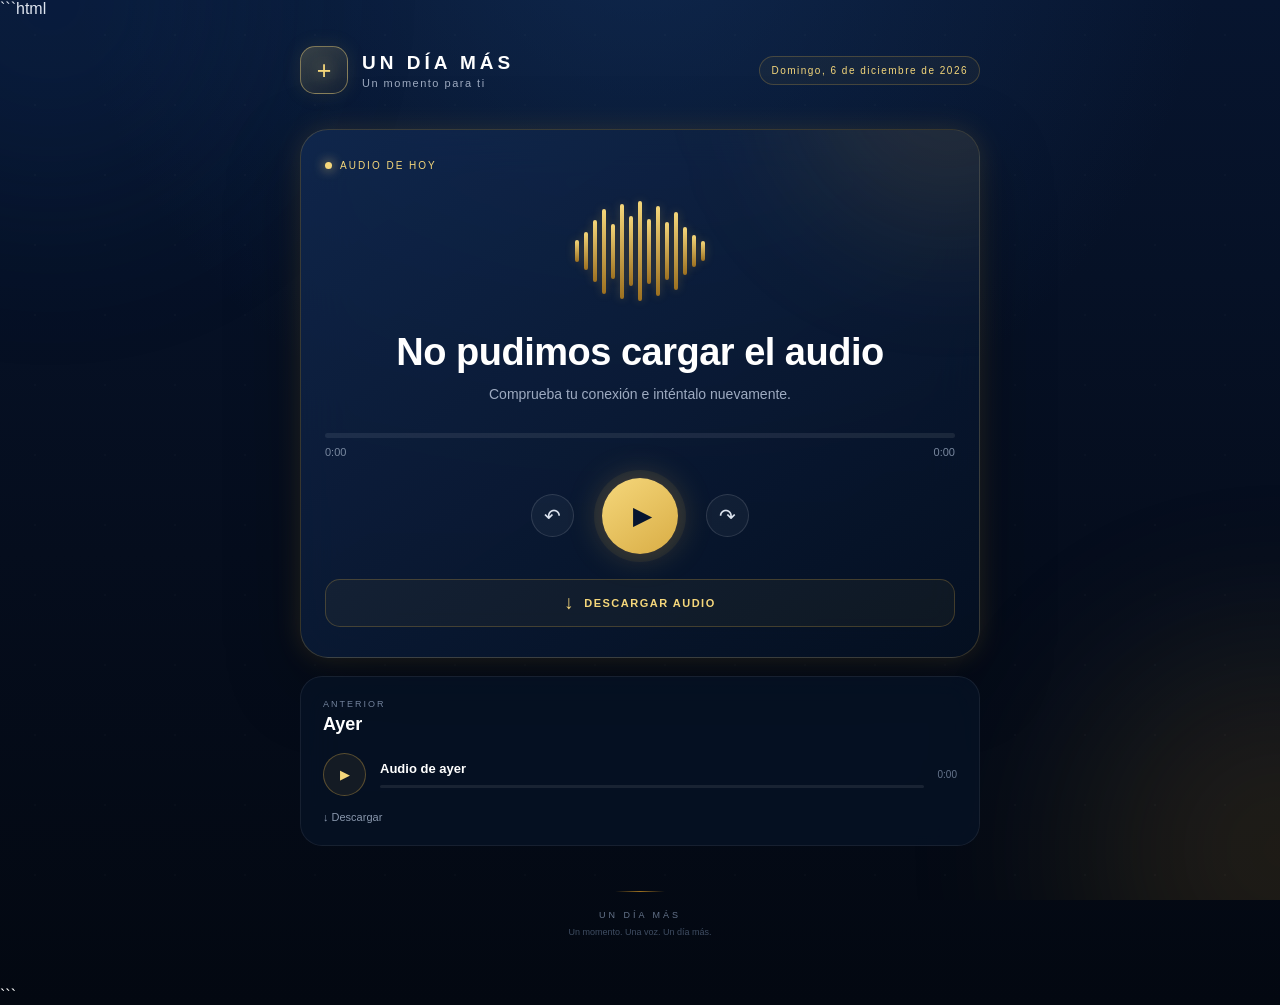
==== commit 951a577d: "Update index.html" ====
--- a/index.html
+++ b/index.html
@@ -1,31 +1,27 @@
+```html
 <!DOCTYPE html>
 <html lang="es">
+
 <head>
     <meta charset="UTF-8">
 
     <meta name="viewport"
-          content="width=device-width, initial-scale=1.0, viewport-fit=cover">
-
-    <meta name="theme-color" content="#07152f">
+          content="width=device-width, initial-scale=1.0">
+
+    <meta name="theme-color"
+          content="#07152f">
 
     <meta name="description"
           content="UN DÍA MÁS — Un momento para escuchar, reflexionar y seguir adelante.">
 
     <title>UN DÍA MÁS</title>
 
-    <!-- PWA -->
-    <link rel="manifest" href="manifest.json">
-
-    <!-- Iconos -->
-    <link rel="icon" type="image/png" href="assets/icon-192.png">
-
-    <!-- Estilos -->
     <link rel="stylesheet" href="style.css">
 </head>
 
 <body>
 
-    <!-- Fondo decorativo -->
+    <!-- FONDO -->
     <div class="background">
         <div class="glow glow-1"></div>
         <div class="glow glow-2"></div>
@@ -33,10 +29,10 @@
     </div>
 
 
-    <!-- CONTENEDOR PRINCIPAL -->
+    <!-- APLICACIÓN -->
     <main class="app">
 
-        <!-- ENCABEZADO -->
+        <!-- HEADER -->
         <header class="header">
 
             <div class="brand">
@@ -68,9 +64,14 @@
 
                 <div class="card-glow"></div>
 
+
+                <!-- ETIQUETA -->
                 <div class="today-label">
+
                     <span class="status-dot"></span>
+
                     AUDIO DE HOY
+
                 </div>
 
 
@@ -113,14 +114,19 @@
                 <!-- REPRODUCTOR -->
                 <div class="player">
 
+
+                    <!-- BARRA DE PROGRESO -->
                     <div class="progress-container">
 
-                        <div class="progress-bar">
-                            <div
-                                class="progress"
-                                id="progress">
+                        <div class="progress-bar"
+                             id="progressBar">
+
+                            <div class="progress"
+                                 id="progress">
                             </div>
+
                         </div>
+
 
                         <div class="time">
 
@@ -139,6 +145,7 @@
 
                     <!-- CONTROLES -->
                     <div class="controls">
+
 
                         <button
                             class="control-button"
@@ -171,10 +178,11 @@
 
                         </button>
 
+
                     </div>
 
 
-                    <!-- AUDIO HTML -->
+                    <!-- AUDIO -->
                     <audio
                         id="audioPlayer"
                         preload="metadata">
@@ -182,7 +190,7 @@
                     </audio>
 
 
-                    <!-- DESCARGAR -->
+                    <!-- DESCARGA -->
                     <a
                         id="downloadButton"
                         class="download-button"
@@ -204,6 +212,7 @@
             </article>
 
 
+
             <!-- AUDIO DE AYER -->
             <article class="yesterday-card">
 
@@ -220,6 +229,7 @@
                         </h3>
 
                     </div>
+
 
                     <span
                         class="yesterday-date"
@@ -231,6 +241,7 @@
 
                 <div class="yesterday-player">
 
+
                     <button
                         class="mini-play"
                         id="yesterdayPlay"
@@ -247,7 +258,10 @@
                             Audio de ayer
                         </strong>
 
-                        <div class="mini-progress">
+
+                        <div
+                            class="mini-progress"
+                            id="yesterdayProgressBar">
 
                             <div
                                 id="yesterdayProgress">
@@ -300,6 +314,7 @@
 
         </footer>
 
+
     </main>
 
 
@@ -307,5 +322,6 @@
     <script src="app.js"></script>
 
 </body>
+
 </html>
-
+```
--- a/style.css
+++ b/style.css
@@ -1,4 +1,3 @@
-```css
 /* =========================================================
    UN DÍA MÁS
    STYLE.CSS
@@ -1200,4 +1199,3 @@
     }
 
 }
-```
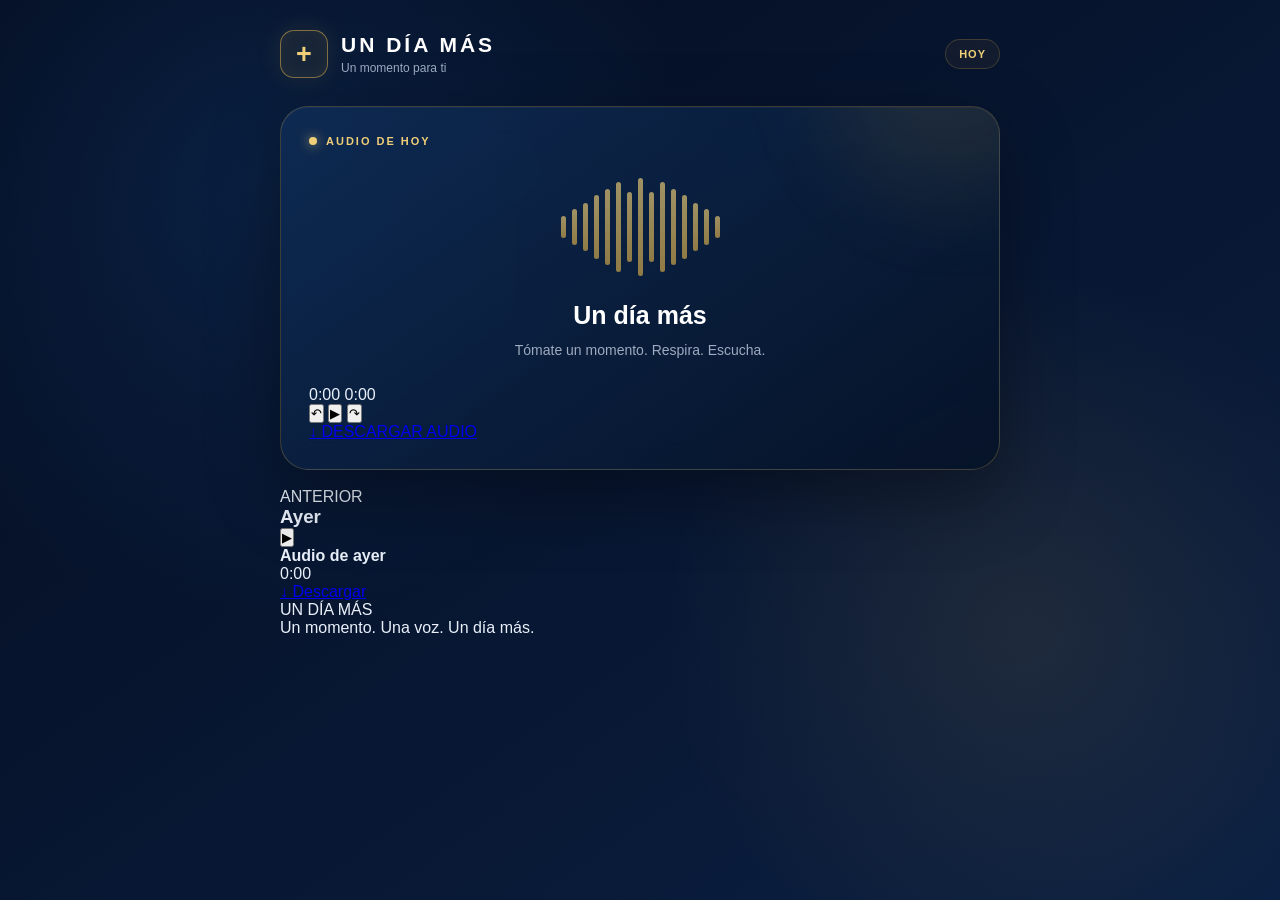
==== commit ca411ca8: "Remove markdown formatting from index.html" ====
--- a/index.html
+++ b/index.html
@@ -1,4 +1,3 @@
-```html
 <!DOCTYPE html>
 <html lang="es">
 
@@ -324,4 +323,3 @@
 </body>
 
 </html>
-```
--- a/style.css
+++ b/style.css
@@ -1,1201 +1,323 @@
-/* =========================================================
-   UN DÍA MÁS
-   STYLE.CSS
-   Diseño futurista — Azul oscuro + Dorado
-   ========================================================= */
 
 * {
+    box-sizing: border-box;
     margin: 0;
     padding: 0;
-    box-sizing: border-box;
 }
 
 :root {
-    --bg-main: #050d1d;
-    --bg-secondary: #07152f;
-    --bg-card: rgba(10, 27, 55, 0.72);
-
-    --gold: #d9ad45;
-    --gold-light: #f5d77b;
-    --gold-dark: #9c7020;
-
-    --blue-light: #163c70;
-
-    --text: #ffffff;
-    --text-soft: #9eabc1;
-
-    --border: rgba(217, 173, 69, 0.25);
-
-    --shadow-gold:
-        0 0 25px rgba(217, 173, 69, 0.15);
-
-    --radius: 28px;
-}
-
-
-/* =========================================================
-   BODY
-   ========================================================= */
+    --navy: #07152f;
+    --navy-2: #0b2042;
+    --blue: #123c73;
+    --gold: #d9ad4a;
+    --gold-light: #f0cf78;
+    --white: #ffffff;
+    --text: #e9f0fa;
+    --muted: #9eabc0;
+    --glass: rgba(10, 30, 61, 0.72);
+    --border: rgba(217, 173, 74, 0.25);
+}
 
 html {
     min-height: 100%;
-    background: var(--bg-main);
+    background: var(--navy);
 }
 
 body {
     min-height: 100vh;
-
-    font-family:
-        Inter,
-        -apple-system,
-        BlinkMacSystemFont,
-        "Segoe UI",
-        sans-serif;
-
+    font-family: Arial, Helvetica, sans-serif;
     color: var(--text);
-
     background:
-        radial-gradient(
-            circle at 50% -10%,
-            rgba(24, 61, 112, 0.45),
-            transparent 45%
-        ),
-        linear-gradient(
-            180deg,
-            #07152f 0%,
-            #050d1d 55%,
-            #030811 100%
-        );
-
+        radial-gradient(circle at 20% 20%, rgba(18, 60, 115, 0.35), transparent 35%),
+        radial-gradient(circle at 80% 70%, rgba(217, 173, 74, 0.10), transparent 30%),
+        linear-gradient(145deg, #040d20, #07152f 45%, #0b2042);
     overflow-x: hidden;
 }
 
 
-/* =========================================================
+/* =====================================================
    FONDO
-   ========================================================= */
+===================================================== */
 
 .background {
     position: fixed;
-
     inset: 0;
-
+    z-index: -1;
+    overflow: hidden;
     pointer-events: none;
-
-    overflow: hidden;
-
-    z-index: 0;
-}
-
+}
 
 .glow {
     position: absolute;
-
-    width: 400px;
-    height: 400px;
-
     border-radius: 50%;
-
-    filter: blur(100px);
-
+    filter: blur(70px);
+    opacity: 0.35;
+}
+
+.glow-1 {
+    width: 320px;
+    height: 320px;
+    top: -120px;
+    left: -100px;
+    background: #1555a0;
+}
+
+.glow-2 {
+    width: 280px;
+    height: 280px;
+    right: -100px;
+    bottom: -100px;
+    background: #b88926;
     opacity: 0.16;
 }
-
-
-.glow-1 {
-    top: -200px;
-    left: -150px;
-
-    background: #174b91;
-}
-
-
-.glow-2 {
-    right: -200px;
-    bottom: -150px;
-
-    background: #b88728;
-}
-
-
-/* =========================================================
-   PARTÍCULAS
-   ========================================================= */
 
 .particles {
     position: absolute;
-
     inset: 0;
-
     background-image:
-        radial-gradient(
-            rgba(255,255,255,0.25) 1px,
-            transparent 1px
-        );
-
-    background-size: 70px 70px;
-
-    opacity: 0.08;
-
-    animation: particlesMove 30s linear infinite;
-}
-
-
-@keyframes particlesMove {
-
-    from {
-        transform: translateY(0);
-    }
-
-    to {
-        transform: translateY(70px);
-    }
-
-}
-
-
-/* =========================================================
-   APP
-   ========================================================= */
+        radial-gradient(circle, rgba(255,255,255,0.18) 1px, transparent 1px);
+    background-size: 80px 80px;
+    opacity: 0.10;
+}
+
+
+/* =====================================================
+   APLICACIÓN
+===================================================== */
 
 .app {
-    position: relative;
-
-    z-index: 1;
-
-    width: 100%;
-    max-width: 720px;
-
-    margin: auto;
-
-    padding:
-        28px
-        20px
-        40px;
-}
-
-
-/* =========================================================
+    width: min(100%, 760px);
+    margin: 0 auto;
+    padding: 30px 20px 25px;
+}
+
+
+/* =====================================================
    HEADER
-   ========================================================= */
+===================================================== */
 
 .header {
-
-    display: flex;
-
-    align-items: center;
-
+    display: flex;
+    align-items: center;
     justify-content: space-between;
-
     gap: 20px;
-
-    margin-bottom: 35px;
-}
-
+    margin-bottom: 28px;
+}
 
 .brand {
-
-    display: flex;
-
-    align-items: center;
-
-    gap: 14px;
-}
-
+    display: flex;
+    align-items: center;
+    gap: 13px;
+}
 
 .brand-icon {
-
     width: 48px;
     height: 48px;
-
-    border-radius: 15px;
-
-    display: flex;
-
+    border: 1px solid rgba(217, 173, 74, 0.55);
+    border-radius: 14px;
+    display: flex;
     align-items: center;
     justify-content: center;
-
+    background: rgba(217, 173, 74, 0.08);
+    box-shadow:
+        0 0 25px rgba(217, 173, 74, 0.12),
+        inset 0 0 18px rgba(217, 173, 74, 0.05);
+}
+
+.brand-icon span {
+    color: var(--gold-light);
+    font-size: 27px;
+    font-weight: bold;
+}
+
+.brand-text h1 {
+    color: var(--white);
+    font-size: 21px;
+    letter-spacing: 3px;
+    font-weight: 700;
+}
+
+.brand-text p {
+    margin-top: 4px;
+    color: var(--muted);
+    font-size: 12px;
+}
+
+.date {
+    padding: 8px 13px;
+    border: 1px solid rgba(217, 173, 74, 0.22);
+    border-radius: 20px;
+    color: var(--gold-light);
+    background: rgba(217, 173, 74, 0.06);
+    font-size: 11px;
+    font-weight: bold;
+    letter-spacing: 1px;
+    white-space: nowrap;
+}
+
+
+/* =====================================================
+   CONTENIDO
+===================================================== */
+
+.content {
+    display: flex;
+    flex-direction: column;
+    gap: 18px;
+}
+
+
+/* =====================================================
+   TARJETA PRINCIPAL
+===================================================== */
+
+.audio-card {
+    position: relative;
+    overflow: hidden;
+    padding: 28px;
+    border: 1px solid var(--border);
+    border-radius: 28px;
     background:
         linear-gradient(
             145deg,
-            rgba(245, 215, 123, 0.2),
-            rgba(156, 112, 32, 0.08)
+            rgba(15, 45, 87, 0.82),
+            rgba(5, 18, 39, 0.88)
         );
-
-    border:
-        1px solid
-        rgba(245, 215, 123, 0.45);
-
     box-shadow:
-        0 0 20px
-        rgba(217, 173, 69, 0.12);
-
-    backdrop-filter: blur(10px);
-}
-
-
-.brand-icon span {
-
-    font-size: 25px;
-
+        0 25px 70px rgba(0, 0, 0, 0.35),
+        inset 0 1px 0 rgba(255,255,255,0.04);
+    backdrop-filter: blur(15px);
+}
+
+.card-glow {
+    position: absolute;
+    width: 250px;
+    height: 250px;
+    top: -160px;
+    right: -80px;
+    border-radius: 50%;
+    background: rgba(217, 173, 74, 0.10);
+    filter: blur(45px);
+    pointer-events: none;
+}
+
+
+/* =====================================================
+   ETIQUETA
+===================================================== */
+
+.today-label {
+    position: relative;
+    display: flex;
+    align-items: center;
+    gap: 9px;
     color: var(--gold-light);
-
-    text-shadow:
-        0 0 15px
-        rgba(245, 215, 123, 0.6);
-}
-
-
-.brand-text h1 {
-
-    font-size: 19px;
-
-    letter-spacing: 4px;
-
-    font-weight: 700;
-
-    color: white;
-}
-
-
-.brand-text p {
-
-    margin-top: 3px;
-
     font-size: 11px;
-
-    letter-spacing: 1.5px;
-
-    color: var(--text-soft);
-}
-
-
-.date {
-
-    font-size: 10px;
-
-    letter-spacing: 1.5px;
-
-    color: var(--gold-light);
-
-    padding: 8px 11px;
-
-    border:
-        1px solid
-        var(--border);
-
-    border-radius: 20px;
-
-    background:
-        rgba(217, 173, 69, 0.05);
-}
-
-
-/* =========================================================
-   AUDIO CARD
-   ========================================================= */
-
-.audio-card {
-
-    position: relative;
-
-    overflow: hidden;
-
-    padding: 30px 24px;
-
-    border-radius: var(--radius);
-
-    background:
-        linear-gradient(
-            145deg,
-            rgba(18, 42, 82, 0.78),
-            rgba(5, 16, 34, 0.82)
-        );
-
-    border:
-        1px solid
-        rgba(217, 173, 69, 0.23);
-
-    box-shadow:
-        var(--shadow-gold),
-        0 25px 70px
-        rgba(0, 0, 0, 0.35);
-
-    backdrop-filter: blur(25px);
-}
-
-
-.card-glow {
-
-    position: absolute;
-
-    width: 300px;
-    height: 300px;
-
-    top: -200px;
-    right: -120px;
-
+    font-weight: bold;
+    letter-spacing: 2px;
+}
+
+.status-dot {
+    width: 8px;
+    height: 8px;
     border-radius: 50%;
-
-    background:
-        rgba(217, 173, 69, 0.12);
-
-    filter: blur(70px);
-
-    pointer-events: none;
-}
-
-
-/* =========================================================
-   LABEL
-   ========================================================= */
-
-.today-label {
-
-    position: relative;
-
-    display: flex;
-
-    align-items: center;
-
-    gap: 8px;
-
-    font-size: 10px;
-
-    letter-spacing: 2px;
-
-    color: var(--gold-light);
-
-    margin-bottom: 25px;
-}
-
-
-.status-dot {
-
-    width: 7px;
-    height: 7px;
-
-    border-radius: 50%;
-
     background: var(--gold-light);
-
-    box-shadow:
-        0 0 12px
-        var(--gold-light);
-
-    animation: pulseDot 2s infinite;
-}
-
-
-@keyframes pulseDot {
-
-    0%, 100% {
-        opacity: 1;
-        transform: scale(1);
-    }
-
-    50% {
-        opacity: 0.45;
-        transform: scale(0.75);
-    }
-
-}
-
-
-/* =========================================================
+    box-shadow: 0 0 12px rgba(240, 207, 120, 0.8);
+}
+
+
+/* =====================================================
    VISUALIZADOR
-   ========================================================= */
+===================================================== */
 
 .visualizer {
-
     height: 110px;
-
-    display: flex;
-
-    align-items: center;
-
+    display: flex;
+    align-items: center;
     justify-content: center;
-
-    gap: 5px;
-
-    margin: 5px 0 25px;
-}
-
+    gap: 6px;
+    margin: 25px 0 18px;
+}
 
 .visualizer span {
-
-    width: 4px;
-
-    min-height: 12px;
-
-    border-radius: 10px;
-
-    background:
-        linear-gradient(
-            180deg,
-            var(--gold-light),
-            var(--gold-dark)
-        );
-
-    box-shadow:
-        0 0 10px
-        rgba(217, 173, 69, 0.3);
-
-    animation:
-        wave 1.3s ease-in-out infinite;
-
-    animation-play-state: paused;
-}
-
-
-.visualizer span:nth-child(1) {
+    display: block;
+    width: 5px;
+    height: 25px;
+    border-radius: 5px;
+    background: linear-gradient(
+        to top,
+        var(--gold),
+        var(--gold-light)
+    );
+    opacity: 0.65;
+    transition: height 0.15s ease;
+}
+
+.visualizer span:nth-child(1),
+.visualizer span:nth-child(15) {
     height: 22px;
-    animation-delay: -0.1s;
-}
-
-.visualizer span:nth-child(2) {
-    height: 38px;
-    animation-delay: -0.3s;
-}
-
-.visualizer span:nth-child(3) {
-    height: 62px;
-    animation-delay: -0.5s;
-}
-
-.visualizer span:nth-child(4) {
-    height: 85px;
-    animation-delay: -0.7s;
-}
-
-.visualizer span:nth-child(5) {
-    height: 55px;
-    animation-delay: -0.2s;
-}
-
-.visualizer span:nth-child(6) {
-    height: 95px;
-    animation-delay: -0.6s;
-}
-
-.visualizer span:nth-child(7) {
-    height: 70px;
-    animation-delay: -0.4s;
-}
-
-.visualizer span:nth-child(8) {
-    height: 100px;
-    animation-delay: -0.8s;
-}
-
-.visualizer span:nth-child(9) {
-    height: 65px;
-    animation-delay: -0.5s;
-}
-
+}
+
+.visualizer span:nth-child(2),
+.visualizer span:nth-child(14) {
+    height: 36px;
+}
+
+.visualizer span:nth-child(3),
+.visualizer span:nth-child(13) {
+    height: 48px;
+}
+
+.visualizer span:nth-child(4),
+.visualizer span:nth-child(12) {
+    height: 64px;
+}
+
+.visualizer span:nth-child(5),
+.visualizer span:nth-child(11) {
+    height: 76px;
+}
+
+.visualizer span:nth-child(6),
 .visualizer span:nth-child(10) {
     height: 90px;
-    animation-delay: -0.3s;
-}
-
-.visualizer span:nth-child(11) {
-    height: 58px;
-    animation-delay: -0.7s;
-}
-
-.visualizer span:nth-child(12) {
-    height: 78px;
-    animation-delay: -0.1s;
-}
-
-.visualizer span:nth-child(13) {
-    height: 48px;
-    animation-delay: -0.6s;
-}
-
-.visualizer span:nth-child(14) {
-    height: 32px;
-    animation-delay: -0.4s;
-}
-
-.visualizer span:nth-child(15) {
-    height: 20px;
-    animation-delay: -0.2s;
-}
-
-
-.audio-card.playing .visualizer span {
-    animation-play-state: running;
-}
-
-
-@keyframes wave {
-
-    0%, 100% {
-        transform: scaleY(0.45);
-        opacity: 0.55;
-    }
-
-    50% {
-        transform: scaleY(1);
-        opacity: 1;
-    }
-
-}
-
-
-/* =========================================================
-   INFORMACIÓN
-   ========================================================= */
+}
+
+.visualizer span:nth-child(7),
+.visualizer span:nth-child(9) {
+    height: 70px;
+}
+
+.visualizer span:nth-child(8) {
+    height: 98px;
+}
+
+
+/* =====================================================
+   INFORMACIÓN DEL AUDIO
+===================================================== */
 
 .audio-info {
-
+    position: relative;
     text-align: center;
-
-    margin-bottom: 28px;
-}
-
+    margin-bottom: 25px;
+}
 
 .audio-info h2 {
-
-    font-size: clamp(27px, 6vw, 38px);
-
-    line-height: 1.15;
-
+    color: var(--white);
+    font-size: 25px;
+    line-height: 1.25;
     font-weight: 700;
-
-    letter-spacing: -0.5px;
-
-    margin-bottom: 9px;
-}
-
+}
 
 .audio-info p {
-
-    color: var(--text-soft);
-
+    max-width: 500px;
+    margin: 9px auto 0;
+    color: var(--muted);
     font-size: 14px;
-
     line-height: 1.5;
 }
 
 
-/* =========================================================
-   PROGRESO
-   ========================================================= */
-
-.progress-container {
-
-    margin-bottom: 20px;
-}
-
-
-.progress-bar {
-
-    position: relative;
-
-    width: 100%;
-
-    height: 5px;
-
-    border-radius: 10px;
-
-    background:
-        rgba(255,255,255,0.08);
-
-    overflow: hidden;
-
-    cursor: pointer;
-}
-
-
-.progress {
-
-    width: 0%;
-
-    height: 100%;
-
-    border-radius: inherit;
-
-    background:
-        linear-gradient(
-            90deg,
-            var(--gold-dark),
-            var(--gold-light)
-        );
-
-    box-shadow:
-        0 0 12px
-        rgba(245, 215, 123, 0.5);
-
-    transition: width 0.1s linear;
-}
-
-
-.time {
-
-    display: flex;
-
-    justify-content: space-between;
-
-    margin-top: 8px;
-
-    color: #78879e;
-
-    font-size: 11px;
-}
-
-
-/* =========================================================
-   CONTROLES
-   ========================================================= */
-
-.controls {
-
-    display: flex;
-
-    align-items: center;
-
-    justify-content: center;
-
-    gap: 28px;
-
-    margin-bottom: 25px;
-}
-
-
-.control-button {
-
-    width: 43px;
-    height: 43px;
-
-    border-radius: 50%;
-
-    border:
-        1px solid
-        rgba(255,255,255,0.12);
-
-    background:
-        rgba(255,255,255,0.04);
-
-    color: #dce3ee;
-
-    font-size: 20px;
-
-    cursor: pointer;
-
-    transition:
-        transform 0.2s,
-        background 0.2s,
-        border 0.2s;
-}
-
-
-.control-button:hover {
-
-    transform: scale(1.08);
-
-    border-color:
-        rgba(217,173,69,0.5);
-
-    background:
-        rgba(217,173,69,0.08);
-}
-
-
-.play-button {
-
-    width: 76px;
-    height: 76px;
-
-    border-radius: 50%;
-
-    border: none;
-
-    cursor: pointer;
-
-    color: #07152f;
-
-    font-size: 25px;
-
-    padding-left: 4px;
-
-    background:
-        linear-gradient(
-            145deg,
-            var(--gold-light),
-            var(--gold)
-        );
-
-    box-shadow:
-        0 0 0 8px
-        rgba(217,173,69,0.07),
-
-        0 0 35px
-        rgba(217,173,69,0.3);
-
-    transition:
-        transform 0.2s,
-        box-shadow 0.2s;
-}
-
-
-.play-button:hover {
-
-    transform: scale(1.07);
-
-    box-shadow:
-        0 0 0 10px
-        rgba(217,173,69,0.08),
-
-        0 0 45px
-        rgba(217,173,69,0.45);
-}
-
-
-.play-button:active {
-
-    transform: scale(0.96);
-}
-
-
-/* =========================================================
-   DESCARGA
-   ========================================================= */
-
-.download-button {
-
-    display: flex;
-
-    align-items: center;
-
-    justify-content: center;
-
-    gap: 9px;
-
-    width: 100%;
-
-    min-height: 48px;
-
-    border-radius: 15px;
-
-    text-decoration: none;
-
-    color: var(--gold-light);
-
-    font-size: 11px;
-
-    font-weight: 700;
-
-    letter-spacing: 1.5px;
-
-    border:
-        1px solid
-        rgba(217,173,69,0.25);
-
-    background:
-        rgba(217,173,69,0.05);
-
-    transition:
-        background 0.2s,
-        transform 0.2s,
-        border 0.2s;
-}
-
-
-.download-button:hover {
-
-    background:
-        rgba(217,173,69,0.12);
-
-    border-color:
-        rgba(217,173,69,0.5);
-
-    transform: translateY(-1px);
-}
-
-
-.download-icon {
-
-    font-size: 19px;
-
-    line-height: 1;
-}
-
-
-/* =========================================================
-   AYER
-   ========================================================= */
-
-.yesterday-card {
-
-    margin-top: 18px;
-
-    padding: 22px;
-
-    border-radius: 22px;
-
-    background:
-        rgba(8, 22, 45, 0.55);
-
-    border:
-        1px solid
-        rgba(255,255,255,0.07);
-
-    backdrop-filter: blur(20px);
-}
-
-
-.yesterday-header {
-
-    display: flex;
-
-    align-items: center;
-
-    justify-content: space-between;
-
-    margin-bottom: 18px;
-}
-
-
-.small-label {
-
-    display: block;
-
-    color: #71819a;
-
-    font-size: 9px;
-
-    letter-spacing: 2px;
-
-    margin-bottom: 5px;
-}
-
-
-.yesterday-header h3 {
-
-    font-size: 18px;
-
-    font-weight: 600;
-}
-
-
-.yesterday-date {
-
-    color: #687991;
-
-    font-size: 11px;
-}
-
-
-.yesterday-player {
-
-    display: flex;
-
-    align-items: center;
-
-    gap: 14px;
-}
-
-
-.mini-play {
-
-    flex-shrink: 0;
-
-    width: 43px;
-    height: 43px;
-
-    border-radius: 50%;
-
-    border:
-        1px solid
-        rgba(217,173,69,0.35);
-
-    background:
-        rgba(217,173,69,0.07);
-
-    color: var(--gold-light);
-
-    cursor: pointer;
-
-    transition:
-        transform 0.2s,
-        background 0.2s;
-}
-
-
-.mini-play:hover {
-
-    transform: scale(1.08);
-
-    background:
-        rgba(217,173,69,0.14);
-}
-
-
-.yesterday-info {
-
-    flex: 1;
-
-    min-width: 0;
-}
-
-
-.yesterday-info strong {
-
-    display: block;
-
-    overflow: hidden;
-
-    white-space: nowrap;
-
-    text-overflow: ellipsis;
-
-    font-size: 13px;
-
-    margin-bottom: 9px;
-}
-
-
-.mini-progress {
-
-    width: 100%;
-
-    height: 3px;
-
-    background:
-        rgba(255,255,255,0.08);
-
-    border-radius: 10px;
-
-    overflow: hidden;
-}
-
-
-.mini-progress div {
-
-    width: 0%;
-
-    height: 100%;
-
-    background:
-        var(--gold-dark);
-}
-
-
-.mini-duration {
-
-    color: #66758c;
-
-    font-size: 10px;
-}
-
-
-.yesterday-download {
-
-    display: inline-block;
-
-    margin-top: 15px;
-
-    color: #8997ac;
-
-    text-decoration: none;
-
-    font-size: 11px;
-
-    transition: color 0.2s;
-}
-
-
-.yesterday-download:hover {
-
-    color: var(--gold-light);
-}
-
-
-/* =========================================================
-   FOOTER
-   ========================================================= */
-
-.footer {
-
-    text-align: center;
-
-    margin-top: 45px;
-
-    padding-bottom: 10px;
-}
-
-
-.footer-line {
-
-    width: 50px;
-
-    height: 1px;
-
-    margin: 0 auto 18px;
-
-    background:
-        linear-gradient(
-            90deg,
-            transparent,
-            var(--gold-dark),
-            transparent
-        );
-}
-
-
-.footer p {
-
-    color: #65748b;
-
-    font-size: 9px;
-
-    letter-spacing: 3px;
-
-    margin-bottom: 7px;
-}
-
-
-.footer span {
-
-    color: #3f4d62;
-
-    font-size: 9px;
-}
-
-
-/* =========================================================
-   RESPONSIVE
-   ========================================================= */
-
-@media (max-width: 500px) {
-
-    .app {
-
-        padding:
-            20px
-            15px
-            30px;
-    }
-
-
-    .header {
-
-        margin-bottom: 25px;
-    }
-
-
-    .brand-icon {
-
-        width: 43px;
-        height: 43px;
-
-        border-radius: 13px;
-    }
-
-
-    .brand-text h1 {
-
-        font-size: 16px;
-
-        letter-spacing: 3px;
-    }
-
-
-    .brand-text p {
-
-        font-size: 9px;
-    }
-
-
-    .date {
-
-        font-size: 8px;
-
-        padding: 7px 9px;
-    }
-
-
-    .audio-card {
-
-        padding:
-            25px
-            18px;
-    }
-
-
-    .visualizer {
-
-        height: 90px;
-
-        gap: 4px;
-    }
-
-
-    .visualizer span {
-
-        width: 3px;
-    }
-
-
-    .controls {
-
-        gap: 20px;
-    }
-
-
-    .play-button {
-
-        width: 70px;
-        height: 70px;
-    }
-
-
-    .control-button {
-
-        width: 40px;
-        height: 40px;
-    }
-
-}
-
-
-/* =========================================================
-   SAFE AREA — iPHONE
-   ========================================================= */
-
-@supports (padding: max(0px)) {
-
-    .app {
-
-        padding-bottom:
-            max(
-                40px,
-                env(safe-area-inset-bottom)
-            );
-    }
-
-}
-
-
-/* =========================================================
-   REDUCCIÓN DE MOVIMIENTO
-   ========================================================= */
-
-@media (prefers-reduced-motion: reduce) {
-
-    *,
-    *::before,
-    *::after {
-
-        animation-duration: 0.01ms !important;
-
-        animation-iteration-count: 1 !important;
-
-        scroll-behavior: auto !important;
-
-        transition-duration: 0.01ms !important;
-    }
-
-}
+/* ====================*
+
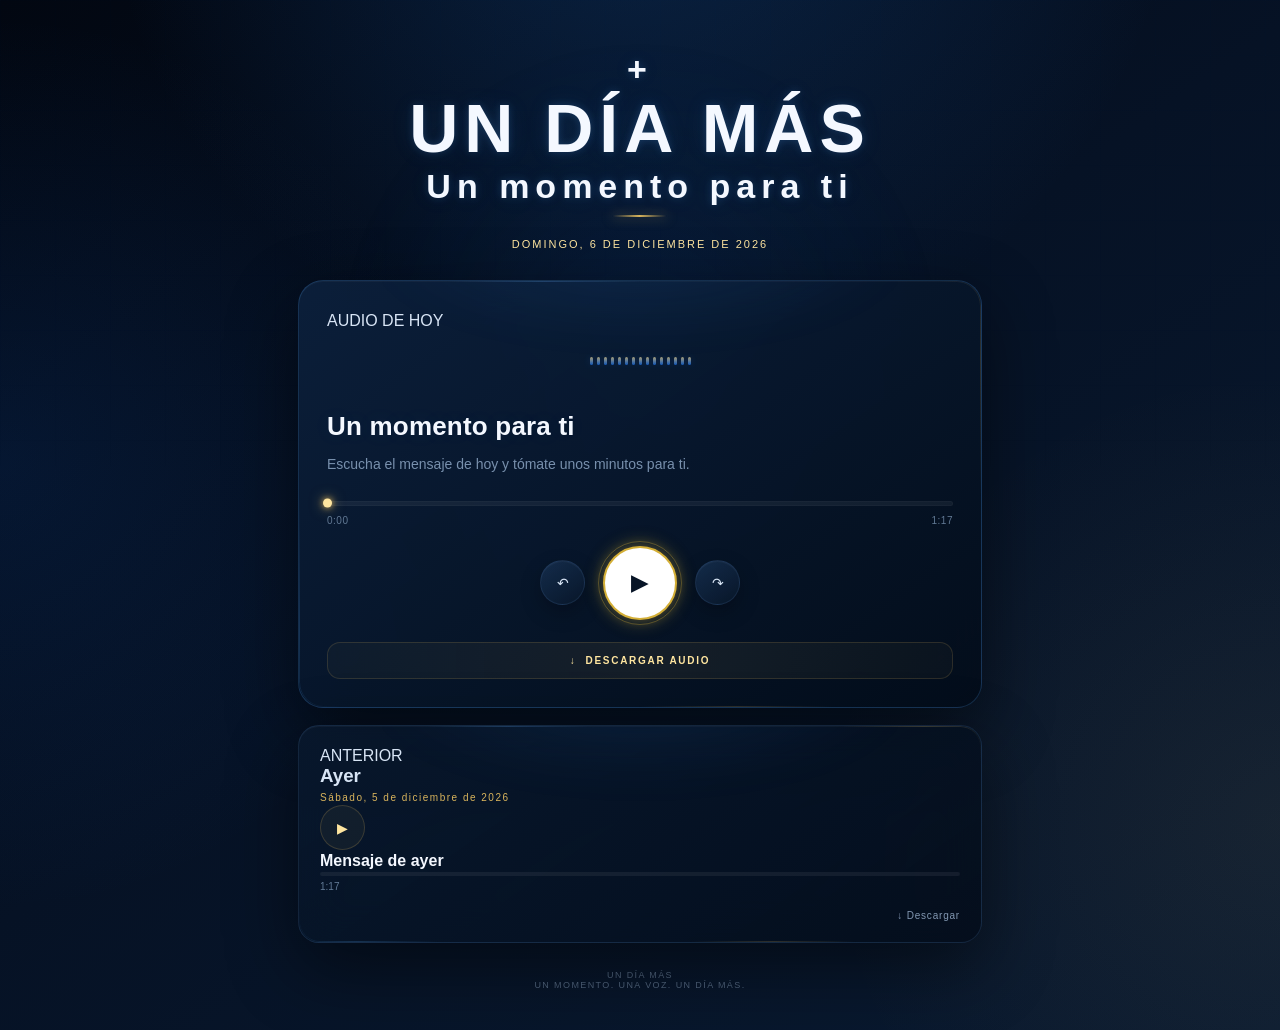
==== commit a20bf315: "Update index.html" ====
--- a/index.html
+++ b/index.html
@@ -3,7 +3,9 @@
 
 <head>
     <meta charset="UTF-8">
-
+    <link rel="icon" type="image/png" href="icon-192.png">
+    <link rel="apple-touch-icon" href="icon-192.png">
+    <link rel="manifest" href="manifest.json">
     <meta name="viewport"
           content="width=device-width, initial-scale=1.0">
 
--- a/style.css
+++ b/style.css
@@ -1,3 +1,37 @@
+/* =========================================================
+   UN DÍA MÁS
+   FUTURE AUDIO INTERFACE
+   Azul oscuro + azul eléctrico + dorado
+   ========================================================= */
+
+:root {
+    --bg-1: #020711;
+    --bg-2: #061225;
+    --bg-3: #091a31;
+
+    --panel: rgba(7, 19, 38, 0.78);
+    --panel-light: rgba(14, 34, 62, 0.62);
+
+    --blue: #1677ff;
+    --blue-light: #55aaff;
+    --blue-soft: rgba(22, 119, 255, 0.25);
+
+    --gold: #d9b45c;
+    --gold-light: #ffe6a0;
+    --gold-soft: rgba(217, 180, 92, 0.25);
+
+    --white: #f4f8ff;
+    --text: #d8e5f5;
+    --muted: #7890ad;
+
+    --line: rgba(102, 156, 214, 0.16);
+    --line-gold: rgba(217, 180, 92, 0.28);
+}
+
+
+/* =========================================================
+   RESET
+   ========================================================= */
 
 * {
     box-sizing: border-box;
@@ -5,319 +39,1339 @@
     padding: 0;
 }
 
-:root {
-    --navy: #07152f;
-    --navy-2: #0b2042;
-    --blue: #123c73;
-    --gold: #d9ad4a;
-    --gold-light: #f0cf78;
-    --white: #ffffff;
-    --text: #e9f0fa;
-    --muted: #9eabc0;
-    --glass: rgba(10, 30, 61, 0.72);
-    --border: rgba(217, 173, 74, 0.25);
-}
 
 html {
     min-height: 100%;
-    background: var(--navy);
-}
+    scroll-behavior: smooth;
+}
+
 
 body {
     min-height: 100vh;
-    font-family: Arial, Helvetica, sans-serif;
+
+    font-family:
+        Arial,
+        Helvetica,
+        sans-serif;
+
     color: var(--text);
-    background:
-        radial-gradient(circle at 20% 20%, rgba(18, 60, 115, 0.35), transparent 35%),
-        radial-gradient(circle at 80% 70%, rgba(217, 173, 74, 0.10), transparent 30%),
-        linear-gradient(145deg, #040d20, #07152f 45%, #0b2042);
+
     overflow-x: hidden;
-}
-
-
-/* =====================================================
-   FONDO
-===================================================== */
-
-.background {
-    position: fixed;
-    inset: 0;
-    z-index: -1;
-    overflow: hidden;
-    pointer-events: none;
-}
-
-.glow {
-    position: absolute;
-    border-radius: 50%;
-    filter: blur(70px);
-    opacity: 0.35;
-}
-
-.glow-1 {
-    width: 320px;
-    height: 320px;
-    top: -120px;
-    left: -100px;
-    background: #1555a0;
-}
-
-.glow-2 {
-    width: 280px;
-    height: 280px;
-    right: -100px;
-    bottom: -100px;
-    background: #b88926;
-    opacity: 0.16;
-}
-
-.particles {
-    position: absolute;
-    inset: 0;
-    background-image:
-        radial-gradient(circle, rgba(255,255,255,0.18) 1px, transparent 1px);
-    background-size: 80px 80px;
-    opacity: 0.10;
-}
-
-
-/* =====================================================
-   APLICACIÓN
-===================================================== */
-
-.app {
-    width: min(100%, 760px);
-    margin: 0 auto;
-    padding: 30px 20px 25px;
-}
-
-
-/* =====================================================
-   HEADER
-===================================================== */
-
-.header {
-    display: flex;
-    align-items: center;
-    justify-content: space-between;
-    gap: 20px;
-    margin-bottom: 28px;
-}
-
-.brand {
-    display: flex;
-    align-items: center;
-    gap: 13px;
-}
-
-.brand-icon {
-    width: 48px;
-    height: 48px;
-    border: 1px solid rgba(217, 173, 74, 0.55);
-    border-radius: 14px;
-    display: flex;
-    align-items: center;
-    justify-content: center;
-    background: rgba(217, 173, 74, 0.08);
-    box-shadow:
-        0 0 25px rgba(217, 173, 74, 0.12),
-        inset 0 0 18px rgba(217, 173, 74, 0.05);
-}
-
-.brand-icon span {
-    color: var(--gold-light);
-    font-size: 27px;
-    font-weight: bold;
-}
-
-.brand-text h1 {
-    color: var(--white);
-    font-size: 21px;
-    letter-spacing: 3px;
-    font-weight: 700;
-}
-
-.brand-text p {
-    margin-top: 4px;
-    color: var(--muted);
-    font-size: 12px;
-}
-
-.date {
-    padding: 8px 13px;
-    border: 1px solid rgba(217, 173, 74, 0.22);
-    border-radius: 20px;
-    color: var(--gold-light);
-    background: rgba(217, 173, 74, 0.06);
-    font-size: 11px;
-    font-weight: bold;
-    letter-spacing: 1px;
-    white-space: nowrap;
-}
-
-
-/* =====================================================
-   CONTENIDO
-===================================================== */
-
-.content {
-    display: flex;
-    flex-direction: column;
-    gap: 18px;
-}
-
-
-/* =====================================================
-   TARJETA PRINCIPAL
-===================================================== */
-
-.audio-card {
-    position: relative;
-    overflow: hidden;
-    padding: 28px;
-    border: 1px solid var(--border);
-    border-radius: 28px;
-    background:
+
+    background:
+        radial-gradient(
+            circle at 50% -15%,
+            rgba(24, 91, 170, 0.30),
+            transparent 40%
+        ),
+
+        radial-gradient(
+            circle at 0% 45%,
+            rgba(16, 96, 210, 0.12),
+            transparent 32%
+        ),
+
+        radial-gradient(
+            circle at 100% 80%,
+            rgba(217, 180, 92, 0.07),
+            transparent 30%
+        ),
+
         linear-gradient(
             145deg,
-            rgba(15, 45, 87, 0.82),
-            rgba(5, 18, 39, 0.88)
-        );
+            var(--bg-1),
+            var(--bg-2) 48%,
+            var(--bg-3)
+        );
+}
+
+
+/* =========================================================
+   RED TECNOLÓGICA DE FONDO
+   ========================================================= */
+
+body::before {
+    content: "";
+
+    position: fixed;
+
+    inset: 0;
+
+    pointer-events: none;
+
+    opacity: 0.32;
+
+    background-image:
+        linear-gradient(
+            rgba(67, 133, 210, 0.035) 1px,
+            transparent 1px
+        ),
+        linear-gradient(
+            90deg,
+            rgba(67, 133, 210, 0.035) 1px,
+            transparent 1px
+        );
+
+    background-size:
+        55px 55px;
+
+    mask-image:
+        linear-gradient(
+            to bottom,
+            black,
+            transparent 85%
+        );
+
+    -webkit-mask-image:
+        linear-gradient(
+            to bottom,
+            black,
+            transparent 85%
+        );
+
+    z-index: -3;
+}
+
+
+/* =========================================================
+   HALO CENTRAL
+   ========================================================= */
+
+body::after {
+    content: "";
+
+    position: fixed;
+
+    width: 600px;
+    height: 600px;
+
+    left: 50%;
+    top: 38%;
+
+    transform: translate(-50%, -50%);
+
+    border-radius: 50%;
+
+    background:
+        radial-gradient(
+            circle,
+            rgba(16, 91, 190, 0.10),
+            rgba(16, 91, 190, 0.035) 40%,
+            transparent 70%
+        );
+
+    filter: blur(20px);
+
+    pointer-events: none;
+
+    z-index: -2;
+
+    animation:
+        ambientGlow 8s ease-in-out infinite;
+}
+
+
+@keyframes ambientGlow {
+
+    0%,
+    100% {
+        opacity: 0.65;
+
+        transform:
+            translate(-50%, -50%)
+            scale(0.95);
+    }
+
+    50% {
+        opacity: 1;
+
+        transform:
+            translate(-50%, -50%)
+            scale(1.08);
+    }
+}
+
+
+/* =========================================================
+   APP
+   ========================================================= */
+
+.app {
+    width: 100%;
+
+    max-width: 720px;
+
+    margin: 0 auto;
+
+    padding:
+        25px
+        18px
+        40px;
+}
+
+
+/* =========================================================
+   HEADER
+   ========================================================= */
+
+header {
+    text-align: center;
+
+    padding:
+        10px
+        0
+        30px;
+}
+
+
+.brand {
+    position: relative;
+
+    display: inline-block;
+
+    font-size: 31px;
+
+    font-weight: 800;
+
+    letter-spacing: 6px;
+
+    color: var(--white);
+
+    text-shadow:
+        0 0 8px rgba(85, 170, 255, 0.20),
+        0 0 25px rgba(85, 170, 255, 0.10);
+
+    margin-bottom: 8px;
+}
+
+
+/* pequeña línea tecnológica */
+
+.brand::after {
+    content: "";
+
+    display: block;
+
+    width: 55px;
+
+    height: 2px;
+
+    margin:
+        9px auto
+        0;
+
+    border-radius: 10px;
+
+    background:
+        linear-gradient(
+            90deg,
+            transparent,
+            var(--gold),
+            transparent
+        );
+
     box-shadow:
-        0 25px 70px rgba(0, 0, 0, 0.35),
-        inset 0 1px 0 rgba(255,255,255,0.04);
-    backdrop-filter: blur(15px);
-}
-
-.card-glow {
+        0 0 12px rgba(217, 180, 92, 0.5);
+}
+
+
+.subtitle {
+    font-size: 13px;
+
+    color: var(--muted);
+
+    letter-spacing: 2px;
+}
+
+
+#currentDate {
+    margin-top: 13px;
+
+    color: var(--gold-light);
+
+    font-size: 11px;
+
+    letter-spacing: 2px;
+
+    text-transform: uppercase;
+}
+
+
+/* =========================================================
+   PANEL PRINCIPAL
+   ========================================================= */
+
+.today-card,
+.yesterday-card {
+
+    position: relative;
+
+    overflow: hidden;
+
+    background:
+        linear-gradient(
+            145deg,
+            rgba(13, 34, 63, 0.84),
+            rgba(3, 12, 25, 0.91)
+        );
+
+    border:
+        1px solid var(--line);
+
+    backdrop-filter:
+        blur(20px);
+
+    -webkit-backdrop-filter:
+        blur(20px);
+
+    box-shadow:
+        0 25px 70px rgba(0, 0, 0, 0.48),
+        inset 0 1px 0 rgba(255,255,255,0.035);
+}
+
+
+/* =========================================================
+   BORDE TECNOLÓGICO
+   ========================================================= */
+
+.today-card::before,
+.yesterday-card::before {
+
+    content: "";
+
     position: absolute;
-    width: 250px;
-    height: 250px;
-    top: -160px;
-    right: -80px;
+
+    inset: 0;
+
+    border-radius: inherit;
+
+    padding: 1px;
+
+    background:
+        linear-gradient(
+            125deg,
+            transparent 15%,
+            rgba(85, 170, 255, 0.20),
+            transparent 35%,
+            transparent 65%,
+            rgba(217, 180, 92, 0.20),
+            transparent 85%
+        );
+
+    -webkit-mask:
+        linear-gradient(#fff 0 0) content-box,
+        linear-gradient(#fff 0 0);
+
+    -webkit-mask-composite: xor;
+
+    mask-composite: exclude;
+
+    pointer-events: none;
+}
+
+
+/* =========================================================
+   REFLEJO SUPERIOR
+   ========================================================= */
+
+.today-card::after,
+.yesterday-card::after {
+
+    content: "";
+
+    position: absolute;
+
+    top: -120px;
+
+    left: 10%;
+
+    width: 80%;
+
+    height: 180px;
+
+    background:
+        radial-gradient(
+            ellipse,
+            rgba(50, 132, 235, 0.11),
+            transparent 70%
+        );
+
+    filter: blur(18px);
+
+    pointer-events: none;
+}
+
+
+/* =========================================================
+   CARD HOY
+   ========================================================= */
+
+.today-card {
+
+    padding:
+        28px
+        24px
+        25px;
+
+    border-radius: 25px;
+
+    border-color:
+        rgba(85, 170, 255, 0.20);
+
+    animation:
+        panelEnter 0.7s ease both;
+}
+
+
+@keyframes panelEnter {
+
+    from {
+        opacity: 0;
+
+        transform:
+            translateY(18px)
+            scale(0.985);
+    }
+
+    to {
+        opacity: 1;
+
+        transform:
+            translateY(0)
+            scale(1);
+    }
+}
+
+
+/* =========================================================
+   LABEL
+   ========================================================= */
+
+.label {
+
+    position: relative;
+
+    z-index: 2;
+
+    display: flex;
+
+    align-items: center;
+
+    gap: 10px;
+
+    color: var(--gold-light);
+
+    font-size: 10px;
+
+    font-weight: 700;
+
+    letter-spacing: 2.5px;
+
+    margin-bottom: 20px;
+}
+
+
+.label::before {
+
+    content: "";
+
+    width: 7px;
+    height: 7px;
+
+    flex-shrink: 0;
+
     border-radius: 50%;
-    background: rgba(217, 173, 74, 0.10);
-    filter: blur(45px);
-    pointer-events: none;
-}
-
-
-/* =====================================================
-   ETIQUETA
-===================================================== */
-
-.today-label {
+
+    background: var(--gold);
+
+    box-shadow:
+        0 0 7px var(--gold),
+        0 0 17px rgba(217,180,92,0.6);
+
+    animation:
+        signalPulse 2s ease-in-out infinite;
+}
+
+
+@keyframes signalPulse {
+
+    0%,
+    100% {
+        transform: scale(0.75);
+
+        opacity: 0.55;
+    }
+
+    50% {
+        transform: scale(1.15);
+
+        opacity: 1;
+    }
+}
+
+
+/* =========================================================
+   TITULO
+   ========================================================= */
+
+#todayTitle {
+
     position: relative;
+
+    z-index: 2;
+
+    color: var(--white);
+
+    font-size: 26px;
+
+    font-weight: 700;
+
+    line-height: 1.25;
+
+    letter-spacing: 0.2px;
+
+    margin-bottom: 10px;
+
+    text-shadow:
+        0 0 20px rgba(85,170,255,0.08);
+}
+
+
+#todayDescription {
+
+    position: relative;
+
+    z-index: 2;
+
+    color: var(--muted);
+
+    font-size: 14px;
+
+    line-height: 1.65;
+
+    max-width: 580px;
+
+    margin-bottom: 25px;
+}
+
+
+/* =========================================================
+   VISUALIZADOR
+   ========================================================= */
+
+.visualizer {
+
+    position: relative;
+
+    z-index: 2;
+
+    height: 58px;
+
     display: flex;
+
     align-items: center;
+
+    justify-content: center;
+
+    gap: 4px;
+
+    margin:
+        2px
+        0
+        20px;
+}
+
+
+.visualizer span {
+
+    width: 3px;
+
+    min-height: 8px;
+
+    border-radius: 10px;
+
+    background:
+        linear-gradient(
+            to top,
+            var(--blue),
+            var(--gold-light)
+        );
+
+    opacity: 0.65;
+
+    box-shadow:
+        0 0 7px rgba(47,137,255,0.28);
+
+    transform-origin: center;
+
+    transition:
+        height 0.15s ease,
+        opacity 0.15s ease;
+}
+
+
+/* =========================================================
+   BARRA DE PROGRESO
+   ========================================================= */
+
+.progress-bar {
+
+    position: relative;
+
+    z-index: 3;
+
+    width: 100%;
+
+    height: 5px;
+
+    border-radius: 20px;
+
+    background:
+        rgba(255,255,255,0.055);
+
+    border:
+        1px solid rgba(255,255,255,0.025);
+
+    cursor: pointer;
+
+    overflow: visible;
+
+    margin-bottom: 9px;
+}
+
+
+.progress {
+
+    position: relative;
+
+    width: 0%;
+
+    height: 100%;
+
+    border-radius: inherit;
+
+    background:
+        linear-gradient(
+            90deg,
+            var(--blue),
+            var(--gold-light)
+        );
+
+    box-shadow:
+        0 0 8px rgba(44,139,255,0.55),
+        0 0 15px rgba(217,180,92,0.20);
+
+    transition:
+        width 0.1s linear;
+}
+
+
+/* punto luminoso */
+
+.progress::after {
+
+    content: "";
+
+    position: absolute;
+
+    right: -4px;
+
+    top: 50%;
+
+    width: 9px;
+    height: 9px;
+
+    transform: translateY(-50%);
+
+    border-radius: 50%;
+
+    background: var(--gold-light);
+
+    box-shadow:
+        0 0 6px var(--gold),
+        0 0 14px rgba(217,180,92,0.65);
+}
+
+
+/* =========================================================
+   TIEMPO
+   ========================================================= */
+
+.time {
+
+    position: relative;
+
+    z-index: 2;
+
+    display: flex;
+
+    justify-content: space-between;
+
+    color: #607893;
+
+    font-size: 10px;
+
+    letter-spacing: 0.5px;
+
+    margin-bottom: 20px;
+}
+
+
+/* =========================================================
+   CONTROLES
+   ========================================================= */
+
+.controls {
+
+    position: relative;
+
+    z-index: 4;
+
+    display: flex;
+
+    align-items: center;
+
+    justify-content: center;
+
+    gap: 18px;
+}
+
+
+.controls button {
+
+    display: flex;
+
+    align-items: center;
+
+    justify-content: center;
+
+    border: 1px solid rgba(95,143,198,0.15);
+
+    cursor: pointer;
+
+    color: var(--text);
+
+    background:
+        linear-gradient(
+            145deg,
+            rgba(28,58,94,0.65),
+            rgba(8,23,42,0.85)
+        );
+
+    box-shadow:
+        inset 0 1px 0 rgba(255,255,255,0.035),
+        0 8px 20px rgba(0,0,0,0.25);
+
+    transition:
+        transform 0.22s ease,
+        border-color 0.22s ease,
+        box-shadow 0.22s ease,
+        background 0.22s ease;
+}
+
+
+.controls button:hover {
+
+    transform:
+        translateY(-2px);
+
+    border-color:
+        rgba(217,180,92,0.35);
+
+    background:
+        rgba(19,48,82,0.9);
+
+    box-shadow:
+        0 10px 25px rgba(0,0,0,0.32),
+        0 0 15px rgba(36,124,235,0.10);
+}
+
+
+.controls button:active {
+
+    transform:
+        scale(0.93);
+}
+
+
+/* =========================================================
+   BOTONES LATERALES
+   ========================================================= */
+
+#rewindButton,
+#forwardButton {
+
+    width: 45px;
+
+    height: 45px;
+
+    border-radius: 50%;
+
+    font-size: 14px;
+}
+
+
+/* =========================================================
+   BOTÓN PLAY FUTURISTA
+   ========================================================= */
+
+#playButton {
+
+    position: relative;
+
+    width: 74px;
+    height: 74px;
+
+    border-radius: 50%;
+
+    /* COLOR DEL ICONO */
+    color: #071426;
+
+    /* BORDE DORADO */
+    border: 2px solid #d4af37;
+
+    /* FONDO BLANCO */
+    background: #ffffff;
+
+    /* BRILLO DORADO */
+    box-shadow:
+        0 0 12px rgba(212, 175, 55, 0.35),
+        0 0 25px rgba(212, 175, 55, 0.15);
+
+    font-size: 23px;
+
+    cursor: pointer;
+
+    transition:
+        transform 0.25s ease,
+        background 0.25s ease,
+        color 0.25s ease,
+        border-color 0.25s ease,
+        box-shadow 0.25s ease;
+}
+
+
+/* =========================================================
+   ANILLO FUTURISTA
+   ========================================================= */
+
+#playButton::before {
+
+    content: "";
+
+    position: absolute;
+
+    inset: -7px;
+
+    border-radius: 50%;
+
+    border:
+        1px solid rgba(212, 175, 55, 0.35);
+
+    box-shadow:
+        0 0 16px rgba(212, 175, 55, 0.15);
+
+    animation:
+        playRing 3s ease-in-out infinite;
+}
+
+
+@keyframes playRing {
+
+    0%,
+    100% {
+
+        transform: scale(0.96);
+
+        opacity: 0.45;
+    }
+
+    50% {
+
+        transform: scale(1.04);
+
+        opacity: 1;
+    }
+}
+
+
+/* =========================================================
+   AL PASAR EL CURSOR → DORADO
+   ========================================================= */
+
+#playButton:hover {
+
+    transform: scale(1.07);
+
+    /* AHORA EL BOTÓN SE VUELVE DORADO */
+    background: linear-gradient(
+        135deg,
+        #ffe66d,
+        #d4af37
+    );
+
+    /* ICONO OSCURO */
+    color: #071426;
+
+    /* BORDE MÁS BRILLANTE */
+    border-color: #ffe9a3;
+
+    /* MÁS GLOW */
+    box-shadow:
+        0 0 20px rgba(255, 215, 0, 0.65),
+        0 0 40px rgba(212, 175, 55, 0.45),
+        0 0 65px rgba(212, 175, 55, 0.20);
+}
+
+/* =========================================================
+   DESCARGA
+   ========================================================= */
+
+#downloadButton {
+
+    position: relative;
+
+    z-index: 3;
+
+    display: flex;
+
+    align-items: center;
+
+    justify-content: center;
+
     gap: 9px;
+
+    width: 100%;
+
+    margin-top: 22px;
+
+    padding: 12px 15px;
+
+    border-radius: 13px;
+
     color: var(--gold-light);
-    font-size: 11px;
-    font-weight: bold;
-    letter-spacing: 2px;
-}
-
-.status-dot {
-    width: 8px;
-    height: 8px;
+
+    text-decoration: none;
+
+    font-size: 10px;
+
+    font-weight: 700;
+
+    letter-spacing: 1.7px;
+
+    background:
+        linear-gradient(
+            90deg,
+            rgba(217,180,92,0.035),
+            rgba(217,180,92,0.08),
+            rgba(217,180,92,0.035)
+        );
+
+    border:
+        1px solid rgba(217,180,92,0.16);
+
+    transition:
+        background 0.25s ease,
+        border-color 0.25s ease,
+        box-shadow 0.25s ease;
+}
+
+
+#downloadButton:hover {
+
+    background:
+        rgba(217,180,92,0.10);
+
+    border-color:
+        rgba(217,180,92,0.35);
+
+    box-shadow:
+        0 0 20px rgba(217,180,92,0.08);
+}
+
+
+/* =========================================================
+   AYER
+   ========================================================= */
+
+.yesterday-card {
+
+    margin-top: 17px;
+
+    padding:
+        21px;
+
+    border-radius: 21px;
+
+    background:
+        linear-gradient(
+            145deg,
+            rgba(9,26,48,0.72),
+            rgba(3,12,25,0.82)
+        );
+
+    animation:
+        panelEnter 0.8s ease 0.12s both;
+}
+
+
+.yesterday-card .label {
+
+    margin-bottom: 11px;
+
+    color: #8196b0;
+}
+
+
+#yesterdayDate {
+
+    color: var(--gold);
+
+    font-size: 10px;
+
+    letter-spacing: 1.5px;
+
+    margin-bottom: 6px;
+}
+
+
+#yesterdayTitle {
+
+    color: var(--white);
+
+    font-size: 16px;
+
+    line-height: 1.4;
+
+    margin-bottom: 17px;
+}
+
+
+/* =========================================================
+   CONTROLES AYER
+   ========================================================= */
+
+.yesterday-controls {
+
+    display: flex;
+
+    align-items: center;
+
+    gap: 13px;
+}
+
+
+#yesterdayPlay {
+
+    display: flex;
+
+    align-items: center;
+
+    justify-content: center;
+
+    width: 45px;
+
+    height: 45px;
+
+    flex-shrink: 0;
+
     border-radius: 50%;
-    background: var(--gold-light);
-    box-shadow: 0 0 12px rgba(240, 207, 120, 0.8);
-}
-
-
-/* =====================================================
-   VISUALIZADOR
-===================================================== */
-
-.visualizer {
-    height: 110px;
-    display: flex;
-    align-items: center;
-    justify-content: center;
-    gap: 6px;
-    margin: 25px 0 18px;
-}
-
-.visualizer span {
+
+    color: var(--gold-light);
+
+    background:
+        rgba(217,180,92,0.055);
+
+    border:
+        1px solid rgba(217,180,92,0.20);
+
+    cursor: pointer;
+
+    font-size: 14px;
+
+    transition:
+        transform 0.2s ease,
+        background 0.2s ease,
+        box-shadow 0.2s ease;
+}
+
+
+#yesterdayPlay:hover {
+
+    transform:
+        scale(1.06);
+
+    background:
+        rgba(217,180,92,0.11);
+
+    box-shadow:
+        0 0 18px rgba(217,180,92,0.12);
+}
+
+
+#yesterdayProgressBar {
+
+    flex: 1;
+
+    height: 4px;
+
+    border-radius: 20px;
+
+    background:
+        rgba(255,255,255,0.06);
+
+    cursor: pointer;
+
+    overflow: visible;
+}
+
+
+#yesterdayProgress {
+
+    position: relative;
+
+    width: 0%;
+
+    height: 100%;
+
+    border-radius: inherit;
+
+    background:
+        linear-gradient(
+            90deg,
+            var(--blue),
+            var(--gold)
+        );
+
+    box-shadow:
+        0 0 9px rgba(22,119,255,0.35);
+}
+
+
+#yesterdayDuration {
+
+    min-width: 35px;
+
+    text-align: right;
+
+    color: #617995;
+
+    font-size: 10px;
+}
+
+
+/* =========================================================
+   DESCARGA AYER
+   ========================================================= */
+
+#yesterdayDownload {
+
     display: block;
-    width: 5px;
-    height: 25px;
-    border-radius: 5px;
-    background: linear-gradient(
-        to top,
-        var(--gold),
-        var(--gold-light)
-    );
-    opacity: 0.65;
-    transition: height 0.15s ease;
-}
-
-.visualizer span:nth-child(1),
-.visualizer span:nth-child(15) {
-    height: 22px;
-}
-
-.visualizer span:nth-child(2),
-.visualizer span:nth-child(14) {
-    height: 36px;
-}
-
-.visualizer span:nth-child(3),
-.visualizer span:nth-child(13) {
-    height: 48px;
-}
-
-.visualizer span:nth-child(4),
-.visualizer span:nth-child(12) {
-    height: 64px;
-}
-
-.visualizer span:nth-child(5),
-.visualizer span:nth-child(11) {
-    height: 76px;
-}
-
-.visualizer span:nth-child(6),
-.visualizer span:nth-child(10) {
-    height: 90px;
-}
-
-.visualizer span:nth-child(7),
-.visualizer span:nth-child(9) {
-    height: 70px;
-}
-
-.visualizer span:nth-child(8) {
-    height: 98px;
-}
-
-
-/* =====================================================
-   INFORMACIÓN DEL AUDIO
-===================================================== */
-
-.audio-info {
-    position: relative;
+
+    margin-top: 16px;
+
+    text-align: right;
+
+    color: #8297b1;
+
+    font-size: 10px;
+
+    letter-spacing: 0.8px;
+
+    text-decoration: none;
+
+    transition:
+        color 0.2s ease;
+}
+
+
+#yesterdayDownload:hover {
+
+    color: var(--gold-light);
+}
+
+
+/* =========================================================
+   FOOTER
+   ========================================================= */
+
+footer {
+
     text-align: center;
-    margin-bottom: 25px;
-}
-
-.audio-info h2 {
-    color: var(--white);
-    font-size: 25px;
-    line-height: 1.25;
-    font-weight: 700;
-}
-
-.audio-info p {
-    max-width: 500px;
-    margin: 9px auto 0;
-    color: var(--muted);
-    font-size: 14px;
-    line-height: 1.5;
-}
-
-
-/* ====================*
-
+
+    padding-top: 27px;
+
+    color: #52667f;
+
+    font-size: 9px;
+
+    letter-spacing: 1.4px;
+
+    text-transform: uppercase;
+}
+
+
+/* =========================================================
+   EFECTO DE LUZ SOBRE EL PANEL
+   ========================================================= */
+
+@keyframes scanningLight {
+
+    0% {
+        transform:
+            translateX(-120%);
+    }
+
+    100% {
+        transform:
+            translateX(120%);
+    }
+}
+
+
+.today-card {
+    isolation: isolate;
+}
+
+
+/* =========================================================
+   RESPONSIVE
+   ========================================================= */
+
+@media (max-width: 520px) {
+
+    .app {
+
+        padding:
+            19px
+            13px
+            30px;
+    }
+
+
+    header {
+
+        padding-bottom: 25px;
+    }
+
+
+    .brand {
+
+        font-size: 25px;
+
+        letter-spacing: 4px;
+    }
+
+
+    .subtitle {
+
+        font-size: 11px;
+
+        letter-spacing: 1.5px;
+    }
+
+
+    #currentDate {
+
+        font-size: 9px;
+
+        letter-spacing: 1.5px;
+    }
+
+
+    .today-card {
+
+        padding:
+            23px
+            18px
+            21px;
+
+        border-radius: 22px;
+    }
+
+
+    #todayTitle {
+
+        font-size: 22px;
+    }
+
+
+    #todayDescription {
+
+        font-size: 13px;
+    }
+
+
+    .visualizer {
+
+        height: 50px;
+
+        gap: 3px;
+    }
+
+
+    .visualizer span {
+
+        width: 3px;
+    }
+
+
+    .controls {
+
+        gap: 14px;
+    }
+
+
+    #playButton {
+
+        width: 67px;
+
+        height: 67px;
+    }
+
+
+    #rewindButton,
+    #forwardButton {
+
+        width: 42px;
+
+        height: 42px;
+    }
+
+
+    .yesterday-card {
+
+        padding:
+            19px 17px;
+
+        border-radius: 19px;
+    }
+}
+
+
+/* =========================================================
+   DESKTOP
+   ========================================================= */
+
+@media (min-width: 900px) {
+
+    .app {
+
+        padding-top: 40px;
+    }
+
+
+    .brand {
+
+        font-size: 34px;
+    }
+
+
+    .today-card {
+
+        padding:
+            31px
+            28px
+            28px;
+    }
+}
